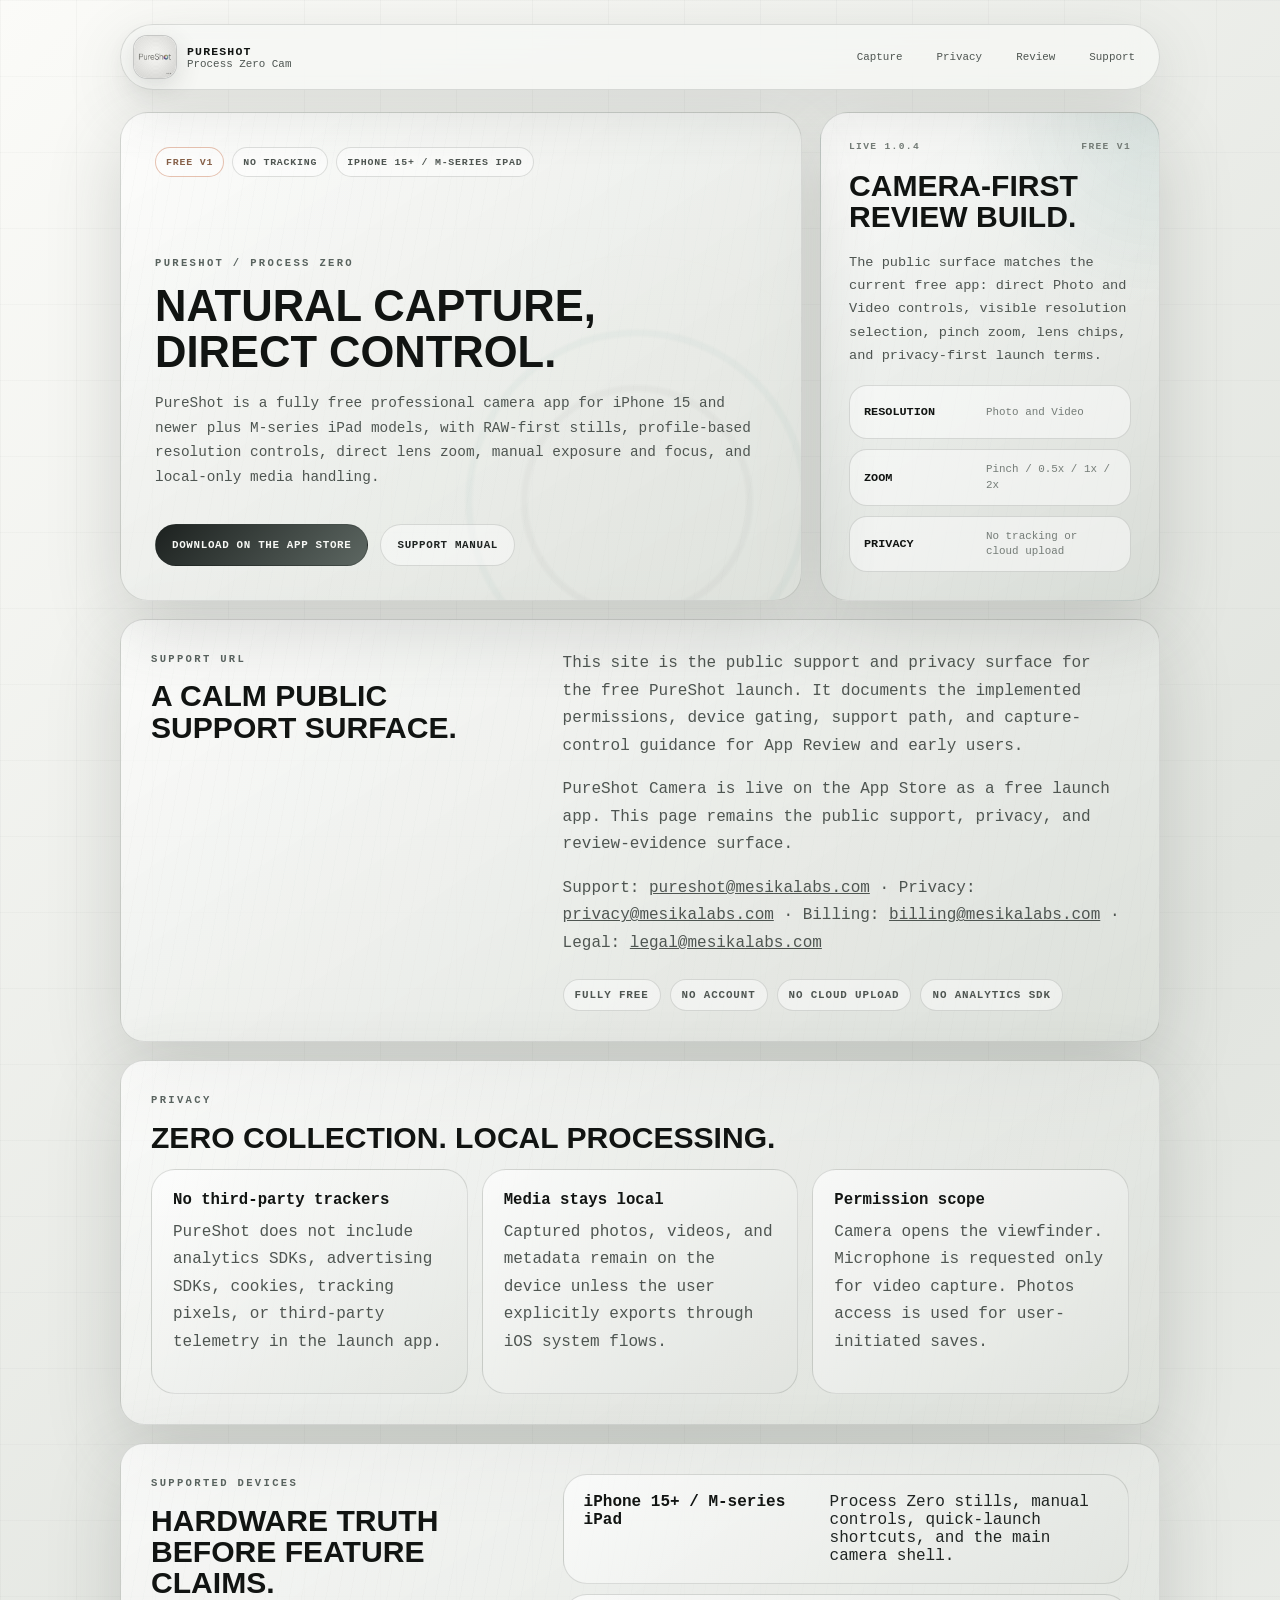
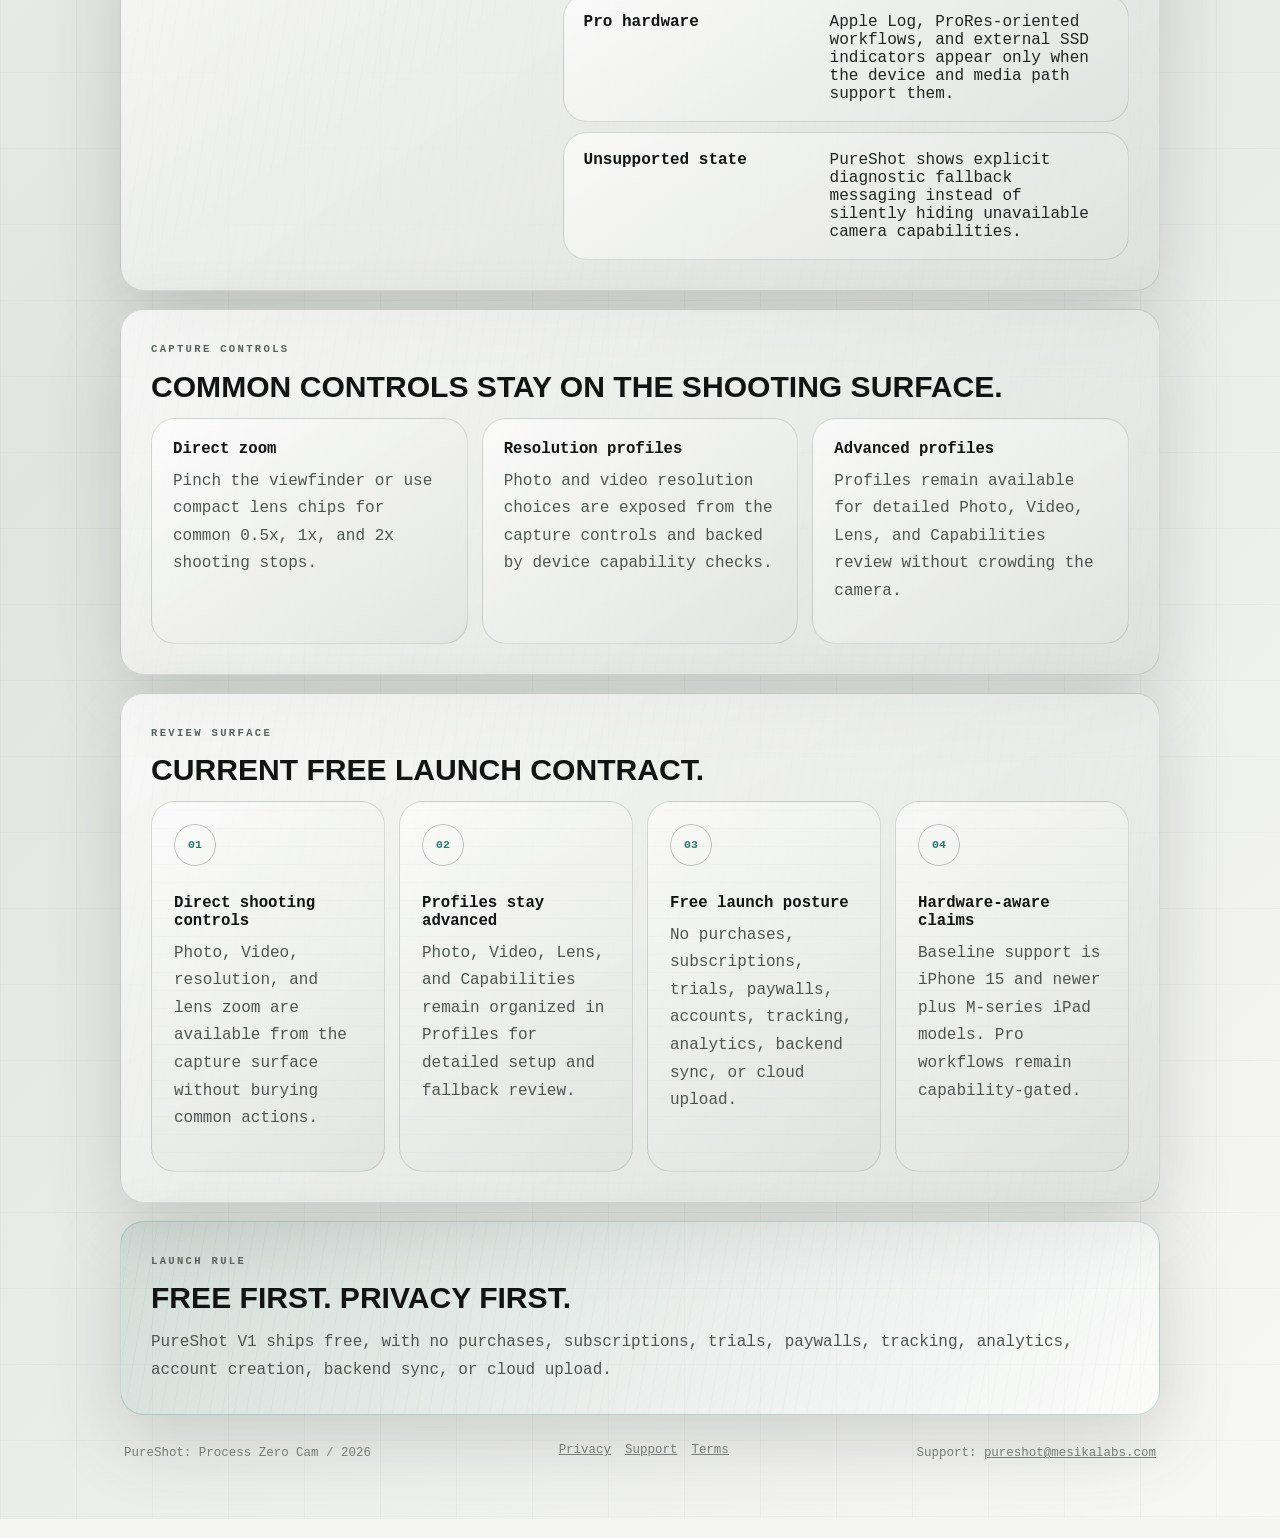
==== index.html @ dc8c2bbe "Improve PureShot site SEO metadata" ====
<!doctype html>
<html lang="en">
<head>
  <meta charset="utf-8">
  <meta name="viewport" content="width=device-width, initial-scale=1">
  <title>PureShot - No Filter Camera App for Natural iPhone Capture</title>
  <meta name="description" content="PureShot is a privacy-first iPhone camera app for natural capture, direct controls, local media handling, and no tracking in the launch app.">
  <meta property="og:title" content="PureShot - No Filter Camera App for Natural iPhone Capture">
  <meta property="og:description" content="Natural iPhone capture with direct controls, local media handling, and no tracking in the launch app.">
  <meta property="og:type" content="website">
  <meta property="og:url" content="https://pureshot.mesikalabs.com/">
  <meta property="og:image" content="https://pureshot.mesikalabs.com/assets/pureshot-app-icon.png">
  <meta property="og:image:alt" content="PureShot app icon">
  <meta name="twitter:card" content="summary">
  <link rel="canonical" href="https://pureshot.mesikalabs.com/">
  <link rel="icon" href="assets/pureshot-app-icon.png" type="image/png">
  <link rel="apple-touch-icon" href="assets/pureshot-app-icon.png">
  <link rel="stylesheet" href="assets/site.css?v=20260504c">
</head>
<body>
  <main class="page-shell">
    <nav class="site-nav" aria-label="Primary navigation">
      <a class="brand-mark" href="./" aria-label="PureShot home">
        <span class="brand-dot" aria-hidden="true">
          <img src="assets/pureshot-app-icon.png" alt="">
        </span>
        <span class="brand-copy">
          <strong>PureShot</strong>
          <span>Process Zero Cam</span>
        </span>
      </a>
      <div class="nav-links">
        <a href="#capture">Capture</a>
        <a href="#privacy">Privacy</a>
        <a href="#review">Review</a>
        <a href="support/">Support</a>
      </div>
    </nav>

    <section class="hero">
      <div class="hero-copy">
        <div class="status-strip" aria-label="Launch status">
          <span class="status-pill hot">Free V1</span>
          <span class="status-pill">No tracking</span>
          <span class="status-pill">iPhone 15+ / M-series iPad</span>
        </div>
        <p class="eyebrow">PureShot / Process Zero</p>
        <h1>Natural capture,<br>direct control.</h1>
        <p class="lede">PureShot is a fully free professional camera app for iPhone 15 and newer plus M-series iPad models, with RAW-first stills, profile-based resolution controls, direct lens zoom, manual exposure and focus, and local-only media handling.</p>
        <div class="cta-row">
          <a class="button primary" href="https://apps.apple.com/us/app/pureshot-camera/id6763113536">Download on the App Store</a>
          <a class="button secondary" href="support/">Support Manual</a>
        </div>
      </div>

      <aside class="launch-card" aria-label="Current PureShot launch evidence">
        <div class="launch-card-top">
          <span>Live 1.0.4</span>
          <span>Free V1</span>
        </div>
        <h2>Camera-first<br>review build.</h2>
        <p>The public surface matches the current free app: direct Photo and Video controls, visible resolution selection, pinch zoom, lens chips, and privacy-first launch terms.</p>
        <div class="launch-proof" aria-label="Implemented capture controls">
          <div class="proof-row">
            <strong>Resolution</strong>
            <span>Photo and Video</span>
          </div>
          <div class="proof-row">
            <strong>Zoom</strong>
            <span>Pinch / 0.5x / 1x / 2x</span>
          </div>
          <div class="proof-row">
            <strong>Privacy</strong>
            <span>No tracking or cloud upload</span>
          </div>
        </div>
      </aside>
    </section>

    <section class="panel split" id="support" aria-labelledby="support-title">
      <div>
        <p class="eyebrow">Support URL</p>
        <h2 id="support-title">A calm public support surface.</h2>
      </div>
      <div class="stack">
        <p>This site is the public support and privacy surface for the free PureShot launch. It documents the implemented permissions, device gating, support path, and capture-control guidance for App Review and early users.</p>
        <p>PureShot Camera is live on the App Store as a free launch app. This page remains the public support, privacy, and review-evidence surface.</p>
        <p>Support: <a href="mailto:pureshot@mesikalabs.com">pureshot@mesikalabs.com</a> · Privacy: <a href="mailto:privacy@mesikalabs.com">privacy@mesikalabs.com</a> · Billing: <a href="mailto:billing@mesikalabs.com">billing@mesikalabs.com</a> · Legal: <a href="mailto:legal@mesikalabs.com">legal@mesikalabs.com</a></p>
        <div class="spec-row" aria-label="Launch commitments">
          <span class="spec-chip">Fully free</span>
          <span class="spec-chip">No account</span>
          <span class="spec-chip">No cloud upload</span>
          <span class="spec-chip">No analytics SDK</span>
        </div>
      </div>
    </section>

    <section class="panel" id="privacy" aria-labelledby="privacy-title">
      <p class="eyebrow">Privacy</p>
      <h2 id="privacy-title">Zero collection. Local processing.</h2>
      <div class="feature-list">
        <article>
          <h3>No third-party trackers</h3>
          <p>PureShot does not include analytics SDKs, advertising SDKs, cookies, tracking pixels, or third-party telemetry in the launch app.</p>
        </article>
        <article>
          <h3>Media stays local</h3>
          <p>Captured photos, videos, and metadata remain on the device unless the user explicitly exports through iOS system flows.</p>
        </article>
        <article>
          <h3>Permission scope</h3>
          <p>Camera opens the viewfinder. Microphone is requested only for video capture. Photos access is used for user-initiated saves.</p>
        </article>
      </div>
    </section>

    <section class="panel split" aria-labelledby="devices-title">
      <div>
        <p class="eyebrow">Supported Devices</p>
        <h2 id="devices-title">Hardware truth before feature claims.</h2>
      </div>
      <div class="device-table" role="table" aria-label="PureShot device support matrix">
        <div role="row">
          <span role="columnheader">iPhone 15+ / M-series iPad</span>
          <span role="cell">Process Zero stills, manual controls, quick-launch shortcuts, and the main camera shell.</span>
        </div>
        <div role="row">
          <span role="columnheader">Pro hardware</span>
          <span role="cell">Apple Log, ProRes-oriented workflows, and external SSD indicators appear only when the device and media path support them.</span>
        </div>
        <div role="row">
          <span role="columnheader">Unsupported state</span>
          <span role="cell">PureShot shows explicit diagnostic fallback messaging instead of silently hiding unavailable camera capabilities.</span>
        </div>
      </div>
    </section>

    <section class="panel" id="capture" aria-labelledby="capture-title">
      <p class="eyebrow">Capture Controls</p>
      <h2 id="capture-title">Common controls stay on the shooting surface.</h2>
      <div class="feature-list">
        <article>
          <h3>Direct zoom</h3>
          <p>Pinch the viewfinder or use compact lens chips for common 0.5x, 1x, and 2x shooting stops.</p>
        </article>
        <article>
          <h3>Resolution profiles</h3>
          <p>Photo and video resolution choices are exposed from the capture controls and backed by device capability checks.</p>
        </article>
        <article>
          <h3>Advanced profiles</h3>
          <p>Profiles remain available for detailed Photo, Video, Lens, and Capabilities review without crowding the camera.</p>
        </article>
      </div>
    </section>

    <section class="panel" id="review" aria-labelledby="review-title">
      <p class="eyebrow">Review Surface</p>
      <h2 id="review-title">Current free launch contract.</h2>
      <div class="review-board" aria-label="PureShot review readiness">
        <article>
          <span>01</span>
          <h3>Direct shooting controls</h3>
          <p>Photo, Video, resolution, and lens zoom are available from the capture surface without burying common actions.</p>
        </article>
        <article>
          <span>02</span>
          <h3>Profiles stay advanced</h3>
          <p>Photo, Video, Lens, and Capabilities remain organized in Profiles for detailed setup and fallback review.</p>
        </article>
        <article>
          <span>03</span>
          <h3>Free launch posture</h3>
          <p>No purchases, subscriptions, trials, paywalls, accounts, tracking, analytics, backend sync, or cloud upload.</p>
        </article>
        <article>
          <span>04</span>
          <h3>Hardware-aware claims</h3>
          <p>Baseline support is iPhone 15 and newer plus M-series iPad models. Pro workflows remain capability-gated.</p>
        </article>
      </div>
    </section>

    <section class="panel quote-panel" aria-labelledby="launch-title">
      <p class="eyebrow">Launch Rule</p>
      <h2 id="launch-title">Free first. Privacy first.</h2>
      <p>PureShot V1 ships free, with no purchases, subscriptions, trials, paywalls, tracking, analytics, account creation, backend sync, or cloud upload.</p>
    </section>

    <footer class="footer">
      <p>PureShot: Process Zero Cam / 2026</p>
      <div class="footer-links">
        <a href="privacy/">Privacy</a>
        <a href="support/">Support</a>
        <a href="terms/">Terms</a>
      </div>
      <p>Support: <a href="mailto:pureshot@mesikalabs.com">pureshot@mesikalabs.com</a></p>
    </footer>
  </main>
</body>
</html>
---- assets/site.css ----
:root {
  color-scheme: light;
  --obsidian: #f5f6f3;
  --obsidian-2: #e6e8e4;
  --carbon: #d4d8d1;
  --matte: #eef0ec;
  --titanium: #1f2422;
  --titanium-soft: #4e5551;
  --titanium-dim: #747c77;
  --paper: #111412;
  --accent: #58625e;
  --accent-cool: #2f756d;
  --signal: #876149;
  --line: rgba(31, 36, 34, 0.14);
  --line-strong: rgba(31, 36, 34, 0.24);
  --shadow: 0 24px 74px rgba(63, 68, 63, 0.2);
  --mono: "SF Mono", "SFMono-Regular", "Roboto Mono", "IBM Plex Mono", ui-monospace, monospace;
  --display: "Avenir Next", "Helvetica Neue", Arial, sans-serif;
}

* {
  box-sizing: border-box;
}

html {
  min-height: 100%;
  background: var(--obsidian);
  color: var(--titanium);
  font-family: var(--mono);
  letter-spacing: 0;
  scroll-behavior: smooth;
}

body {
  min-height: 100vh;
  margin: 0;
  background:
    linear-gradient(90deg, rgba(31, 36, 34, 0.03) 1px, transparent 1px),
    linear-gradient(180deg, rgba(31, 36, 34, 0.024) 1px, transparent 1px),
    linear-gradient(135deg, #fbfbf8 0%, #e1e4df 48%, #f7f8f5 100%);
  background-size: 76px 76px, 76px 76px, auto;
}

body::before {
  position: fixed;
  inset: 0;
  z-index: -1;
  pointer-events: none;
  content: "";
  background: linear-gradient(180deg, rgba(255, 255, 255, 0.56), rgba(255, 255, 255, 0));
  opacity: 0.7;
}

a {
  color: inherit;
}

img {
  max-width: 100%;
}

.page-shell {
  width: min(1040px, calc(100% - 32px));
  margin: 0 auto;
  padding: 24px 0 42px;
}

.site-nav {
  position: sticky;
  top: 14px;
  z-index: 20;
  display: flex;
  align-items: center;
  justify-content: space-between;
  gap: 18px;
  margin-bottom: 22px;
  padding: 10px 12px;
  border: 1px solid var(--line);
  border-radius: 999px;
  background: rgba(246, 247, 244, 0.74);
  box-shadow: 0 18px 60px rgba(80, 86, 80, 0.16);
  backdrop-filter: blur(22px);
}

.brand-mark,
.nav-links {
  display: flex;
  align-items: center;
  gap: 10px;
  min-width: 0;
}

.brand-mark {
  text-decoration: none;
}

.brand-dot {
  display: grid;
  width: 44px;
  height: 44px;
  place-items: center;
  border: 1px solid var(--line-strong);
  overflow: hidden;
  border-radius: 14px;
  background: rgba(255, 255, 255, 0.42);
  color: transparent;
  box-shadow: 0 8px 24px rgba(62, 68, 62, 0.16);
}

.brand-dot img {
  display: block;
  width: 100%;
  height: 100%;
  object-fit: cover;
  border-radius: 13px;
}

.brand-copy strong,
.brand-copy span {
  display: block;
}

.brand-copy strong {
  color: var(--paper);
  font-size: 0.72rem;
  letter-spacing: 0.1em;
  text-transform: uppercase;
}

.brand-copy span,
.nav-links a {
  color: var(--titanium-soft);
  font-size: 0.68rem;
}

.nav-links a {
  padding: 10px 12px;
  border-radius: 999px;
  text-decoration: none;
}

.nav-links a:hover {
  background: rgba(31, 36, 34, 0.06);
  color: var(--paper);
}

.hero {
  display: grid;
  grid-template-columns: minmax(0, 1fr) 340px;
  gap: 18px;
  min-height: 390px;
}

.hero-copy,
.launch-card,
.panel,
.legal-card {
  min-width: 0;
  border: 1px solid var(--line);
  background:
    linear-gradient(145deg, rgba(255, 255, 255, 0.7), rgba(218, 222, 216, 0.76)),
    repeating-linear-gradient(100deg, rgba(31, 36, 34, 0.035) 0 1px, transparent 1px 12px);
  box-shadow: var(--shadow);
}

.hero-copy {
  position: relative;
  display: flex;
  flex-direction: column;
  justify-content: flex-end;
  overflow: hidden;
  padding: clamp(22px, 3.2vw, 34px);
  border-radius: 28px;
}

.hero-copy::after {
  position: absolute;
  right: -12%;
  bottom: -30%;
  width: 72%;
  aspect-ratio: 1;
  border: 1px solid rgba(217, 210, 198, 0.12);
  border-radius: 50%;
  content: "";
  background:
    radial-gradient(circle, transparent 0 31%, rgba(31, 36, 34, 0.08) 32% 33%, transparent 34% 47%, rgba(47, 117, 109, 0.1) 48% 49%, transparent 50%);
  opacity: 0.38;
}

.hero-copy > * {
  position: relative;
  z-index: 1;
  min-width: 0;
  max-width: 100%;
}

.eyebrow {
  margin: 0 0 12px;
  color: var(--accent);
  font-size: 0.66rem;
  font-weight: 900;
  letter-spacing: 0.22em;
  text-transform: uppercase;
}

.status-strip {
  display: flex;
  flex-wrap: wrap;
  gap: 8px;
  margin-bottom: auto;
}

.status-pill,
.button,
.spec-chip {
  border: 1px solid var(--line);
  background: rgba(255, 255, 255, 0.46);
}

.status-pill {
  display: inline-flex;
  gap: 8px;
  align-items: center;
  min-height: 30px;
  padding: 0 10px;
  border-radius: 999px;
  color: var(--titanium-soft);
  font-size: 0.62rem;
  font-weight: 800;
  letter-spacing: 0.08em;
  text-transform: uppercase;
  white-space: normal;
}

.status-pill.hot {
  border-color: rgba(198, 111, 69, 0.42);
  color: var(--signal);
}

h1,
h2,
h3,
p {
  margin-top: 0;
}

h1,
h2 {
  font-family: var(--display);
  color: var(--paper);
  font-weight: 900;
  text-transform: uppercase;
  overflow-wrap: break-word;
}

h1 {
  max-width: 620px;
  margin-bottom: 16px;
  font-size: clamp(2.15rem, 3.4vw, 3.35rem);
  line-height: 1.04;
  letter-spacing: 0;
}

h2 {
  margin-bottom: 16px;
  font-size: clamp(1.55rem, 2.35vw, 2.25rem);
  line-height: 1.04;
  letter-spacing: 0;
}

h3 {
  margin-bottom: 10px;
  color: var(--paper);
  font-size: 0.98rem;
  letter-spacing: 0;
}

p,
li {
  color: var(--titanium-soft);
  line-height: 1.72;
  overflow-wrap: break-word;
}

.lede {
  max-width: 620px;
  font-size: clamp(0.9rem, 1.05vw, 1rem);
}

.cta-row {
  display: flex;
  flex-wrap: wrap;
  gap: 12px;
  margin-top: 20px;
}

.button {
  display: inline-flex;
  align-items: center;
  justify-content: center;
  min-height: 42px;
  padding: 0 16px;
  border-radius: 999px;
  font-size: 0.68rem;
  font-weight: 900;
  letter-spacing: 0.06em;
  text-decoration: none;
  text-transform: uppercase;
}

.button.primary {
  border-color: rgba(31, 36, 34, 0.28);
  background: linear-gradient(135deg, #1c211f, #5d6762);
  color: #f7f8f5;
}

.button.secondary:hover,
.button.primary:hover {
  transform: translateY(-1px);
}

.launch-card {
  display: flex;
  flex-direction: column;
  justify-content: space-between;
  gap: 18px;
  min-height: 390px;
  padding: clamp(20px, 2.6vw, 28px);
  border-radius: 28px;
  background:
    radial-gradient(circle at 100% 0%, rgba(47, 117, 109, 0.12), transparent 12rem),
    linear-gradient(145deg, rgba(255, 255, 255, 0.72), rgba(211, 216, 210, 0.78)),
    repeating-linear-gradient(100deg, rgba(31, 36, 34, 0.034) 0 1px, transparent 1px 14px);
}

.launch-card-top {
  display: flex;
  justify-content: space-between;
  gap: 12px;
  color: var(--titanium-dim);
  font-size: 0.6rem;
  font-weight: 800;
  letter-spacing: 0.14em;
  text-transform: uppercase;
}

.launch-card h2 {
  margin: auto 0 0;
  font-size: clamp(1.6rem, 2.35vw, 2.4rem);
}

.launch-card p {
  margin-bottom: 0;
  font-size: 0.85rem;
}

.launch-proof {
  display: grid;
  gap: 10px;
}

.proof-row {
  display: grid;
  grid-template-columns: 110px minmax(0, 1fr);
  align-items: center;
  gap: 12px;
  min-height: 54px;
  padding: 12px 14px;
  border: 1px solid var(--line);
  border-radius: 18px;
  background: rgba(255, 255, 255, 0.48);
}

.proof-row strong,
.proof-row span {
  display: block;
}

.proof-row strong {
  color: var(--paper);
  font-size: 0.74rem;
  font-weight: 900;
  letter-spacing: 0;
  text-transform: uppercase;
}

.proof-row span {
  color: var(--titanium-dim);
  font-size: 0.68rem;
  line-height: 1.4;
}

.panel,
.legal-card {
  margin-top: 18px;
  padding: clamp(18px, 2.7vw, 30px);
  border-radius: 24px;
}

.panel.split {
  display: grid;
  grid-template-columns: 0.8fr 1.2fr;
  gap: 34px;
}

.stack > *:last-child,
.panel > *:last-child,
.legal-card > *:last-child {
  margin-bottom: 0;
}

.feature-list,
.shot-grid,
.support-grid,
.legal-grid {
  display: grid;
  gap: 14px;
}

.feature-list {
  grid-template-columns: repeat(3, minmax(0, 1fr));
}

.support-grid,
.legal-grid {
  grid-template-columns: repeat(2, minmax(0, 1fr));
}

.feature-list article,
.device-table div,
.shot-grid figure,
.support-grid article,
.legal-grid article {
  border: 1px solid var(--line);
  border-radius: 24px;
  background:
    linear-gradient(145deg, rgba(255, 255, 255, 0.58), rgba(218, 222, 216, 0.58)),
    rgba(255, 255, 255, 0.24);
}

.feature-list article,
.support-grid article,
.legal-grid article {
  padding: 21px;
}

.spec-row {
  display: flex;
  flex-wrap: wrap;
  gap: 9px;
  margin: 22px 0 0;
}

.spec-chip {
  padding: 9px 11px;
  border-radius: 999px;
  color: var(--titanium-soft);
  font-size: 0.68rem;
  font-weight: 800;
  letter-spacing: 0.08em;
  text-transform: uppercase;
}

.device-table {
  display: grid;
  gap: 10px;
}

.device-table div {
  display: grid;
  grid-template-columns: 230px minmax(0, 1fr);
  gap: 16px;
  padding: 18px 20px;
}

.device-table span:first-child {
  color: var(--paper);
  font-weight: 900;
  letter-spacing: 0;
}

.shot-grid {
  grid-template-columns: repeat(4, minmax(0, 1fr));
}

.review-board {
  display: grid;
  grid-template-columns: repeat(4, minmax(0, 1fr));
  gap: 14px;
}

.review-board article {
  min-height: 220px;
  padding: 22px;
  border: 1px solid var(--line);
  border-radius: 24px;
  background:
    linear-gradient(145deg, rgba(255, 255, 255, 0.62), rgba(219, 224, 217, 0.62)),
    repeating-linear-gradient(0deg, rgba(31, 36, 34, 0.028) 0 1px, transparent 1px 18px);
}

.review-board span {
  display: inline-grid;
  width: 42px;
  height: 42px;
  margin-bottom: 28px;
  place-items: center;
  border: 1px solid var(--line-strong);
  border-radius: 50%;
  color: var(--accent-cool);
  font-size: 0.72rem;
  font-weight: 900;
}

.shot-grid figure {
  position: relative;
  margin: 0;
  overflow: hidden;
}

.shot-grid img {
  display: block;
  width: 100%;
  aspect-ratio: 9 / 16;
  object-fit: cover;
  object-position: top center;
  background: var(--carbon);
  filter: saturate(0.92) contrast(1.04);
}

.shot-grid figcaption {
  min-height: 58px;
  padding: 14px;
  color: var(--titanium-soft);
  font-size: 0.76rem;
}

.quote-panel {
  border-color: rgba(47, 117, 109, 0.24);
  background:
    linear-gradient(135deg, rgba(47, 117, 109, 0.12), rgba(255, 255, 255, 0.58)),
    repeating-linear-gradient(100deg, rgba(31, 36, 34, 0.03) 0 1px, transparent 1px 12px);
}

.footer {
  display: flex;
  justify-content: space-between;
  gap: 18px;
  padding: 28px 4px 0;
}

.footer p,
.footer a {
  color: var(--titanium-dim);
  font-size: 0.78rem;
}

.footer-links {
  display: flex;
  gap: 14px;
}

.legal-page {
  max-width: 860px;
}

.legal-card h1 {
  max-width: 480px;
  font-size: clamp(2rem, 4vw, 3.25rem);
}

.legal-card {
  background:
    linear-gradient(145deg, rgba(255, 255, 255, 0.78), rgba(224, 228, 222, 0.82)),
    repeating-linear-gradient(100deg, rgba(31, 36, 34, 0.028) 0 1px, transparent 1px 14px);
}

.legal-card section {
  padding-top: 22px;
  border-top: 1px solid var(--line);
}

.legal-card section:first-of-type {
  padding-top: 0;
  border-top: 0;
}

.legal-card ul {
  padding-left: 1.1rem;
}

.contact-card {
  border-color: rgba(135, 166, 155, 0.42) !important;
}

@media (prefers-reduced-motion: no-preference) {
  .button {
    transition: transform 180ms ease, background 180ms ease, border-color 180ms ease;
  }
}

@media (max-width: 920px) {
  .hero,
  .panel.split,
  .feature-list,
  .shot-grid,
  .review-board,
  .support-grid,
  .legal-grid {
    grid-template-columns: 1fr;
  }

  .hero {
    min-height: auto;
  }

  .launch-card {
    min-height: 280px;
  }

  .shot-grid img {
    aspect-ratio: 16 / 10;
  }
}

@media (max-width: 680px) {
  .page-shell {
    width: 100%;
    overflow: hidden;
    padding: 10px 10px 42px;
  }

  .site-nav {
    position: static;
    display: grid;
    grid-template-columns: 1fr;
    align-items: flex-start;
    gap: 10px;
    border-radius: 24px;
  }

  .brand-mark {
    width: 100%;
  }

  .nav-links {
    width: 100%;
    flex-wrap: wrap;
    justify-content: flex-start;
    gap: 4px;
  }

  .nav-links a {
    padding: 8px 10px;
  }

  .brand-copy span {
    display: none;
  }

  .hero-copy,
  .launch-card,
  .panel,
  .legal-card {
    border-radius: 24px;
  }

  .hero-copy {
    min-height: 330px;
    padding: 22px;
  }

  .status-strip {
    margin-bottom: 44px;
  }

  .status-pill {
    max-width: 100%;
  }

  .status-pill:nth-child(3) {
    display: none;
  }

  h1 {
    font-size: 1.72rem;
  }

  h2 {
    font-size: 1.28rem;
  }

  .launch-card h2 {
    font-size: 1.28rem;
  }

  .lede,
  .launch-card p {
    font-size: 0.78rem;
  }

  .hero-copy > *,
  .launch-card > *,
  .panel > * {
    width: 100%;
    max-width: 300px;
  }

  .device-table div,
  .proof-row {
    grid-template-columns: 1fr;
  }

  .footer {
    display: block;
  }
}
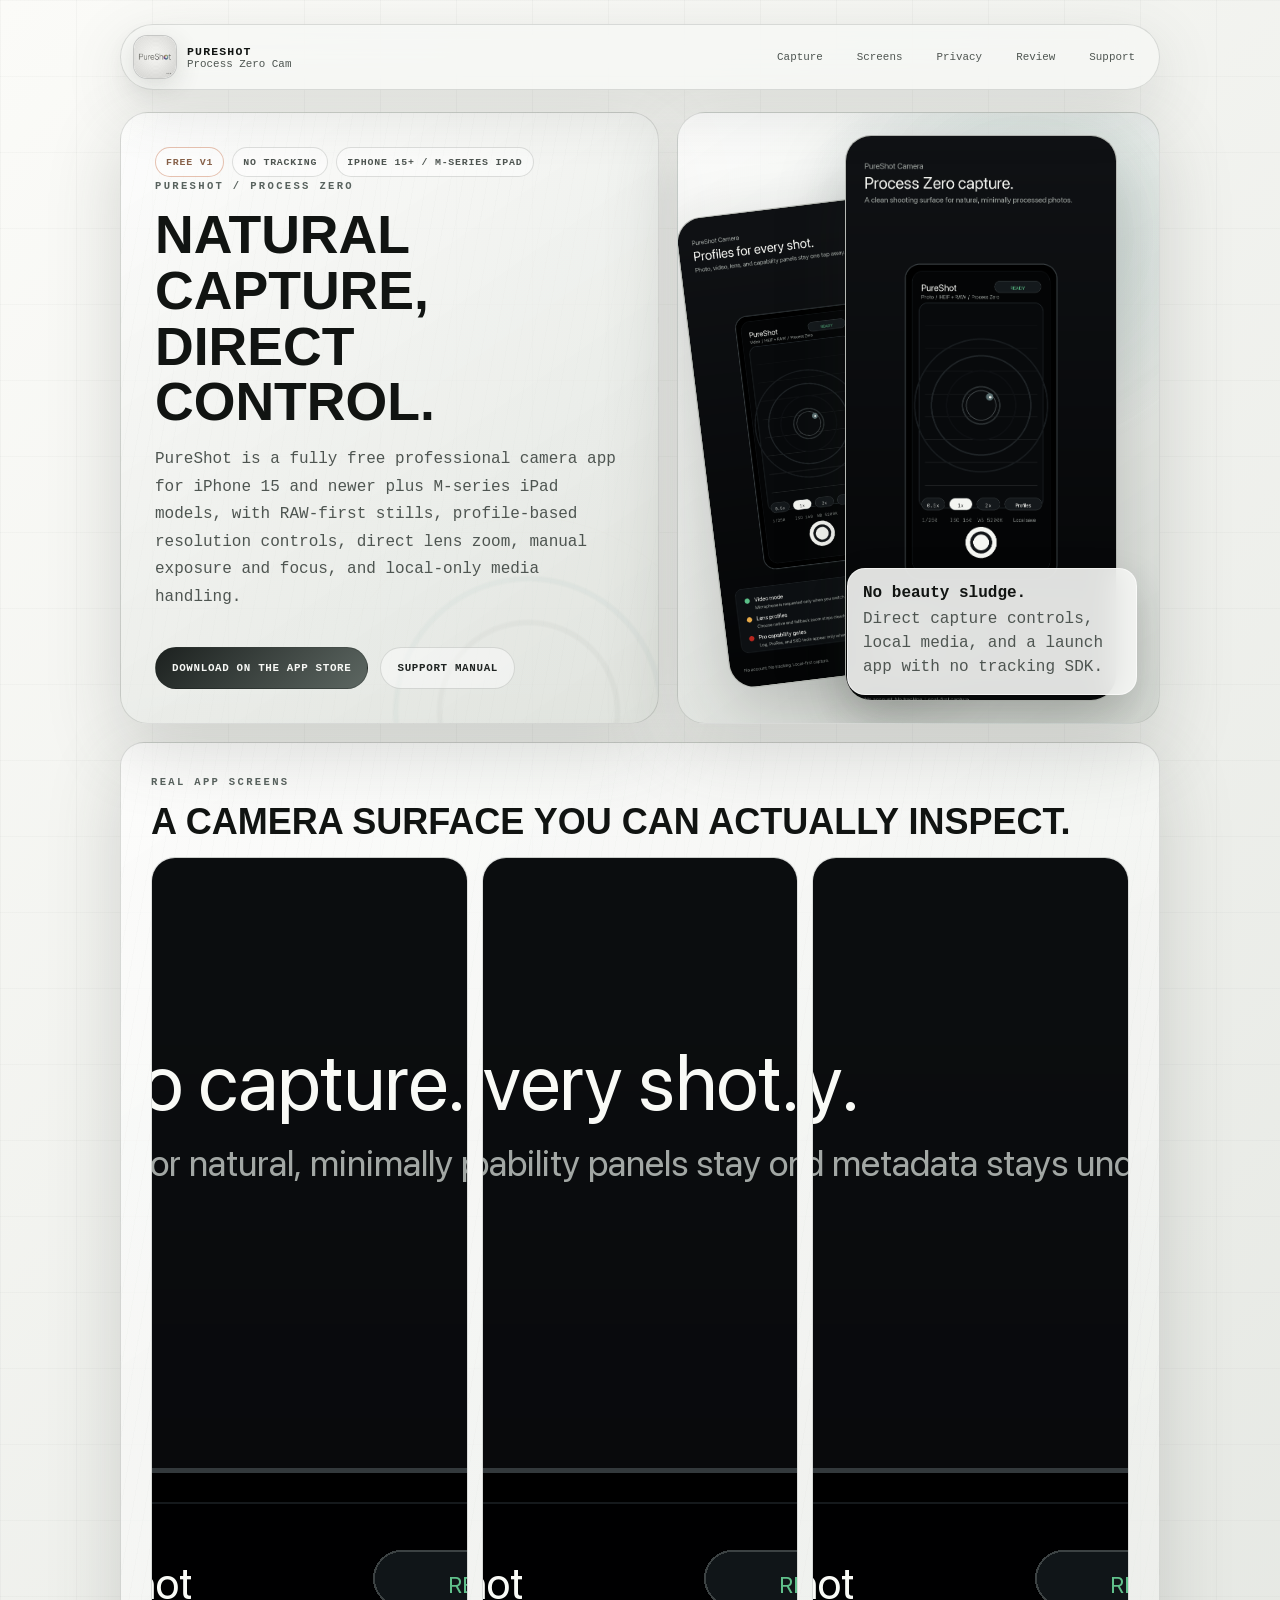
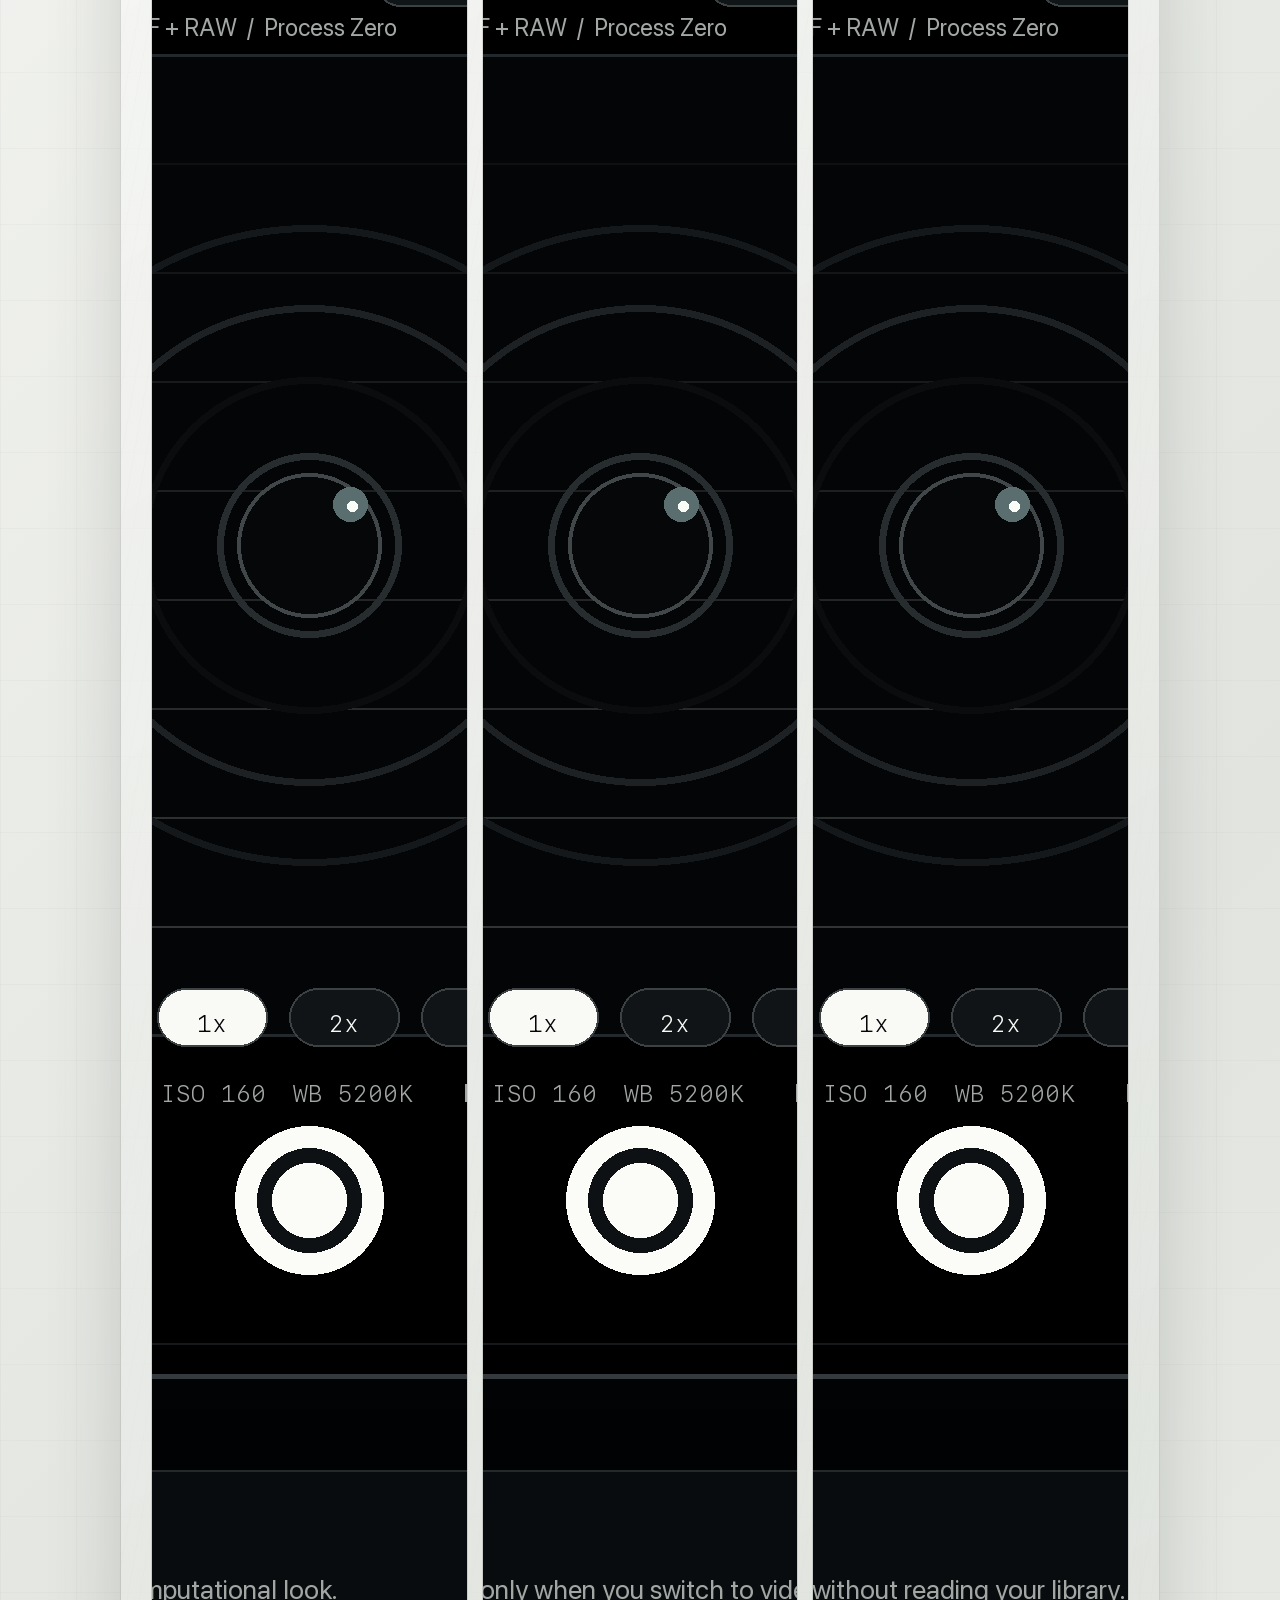
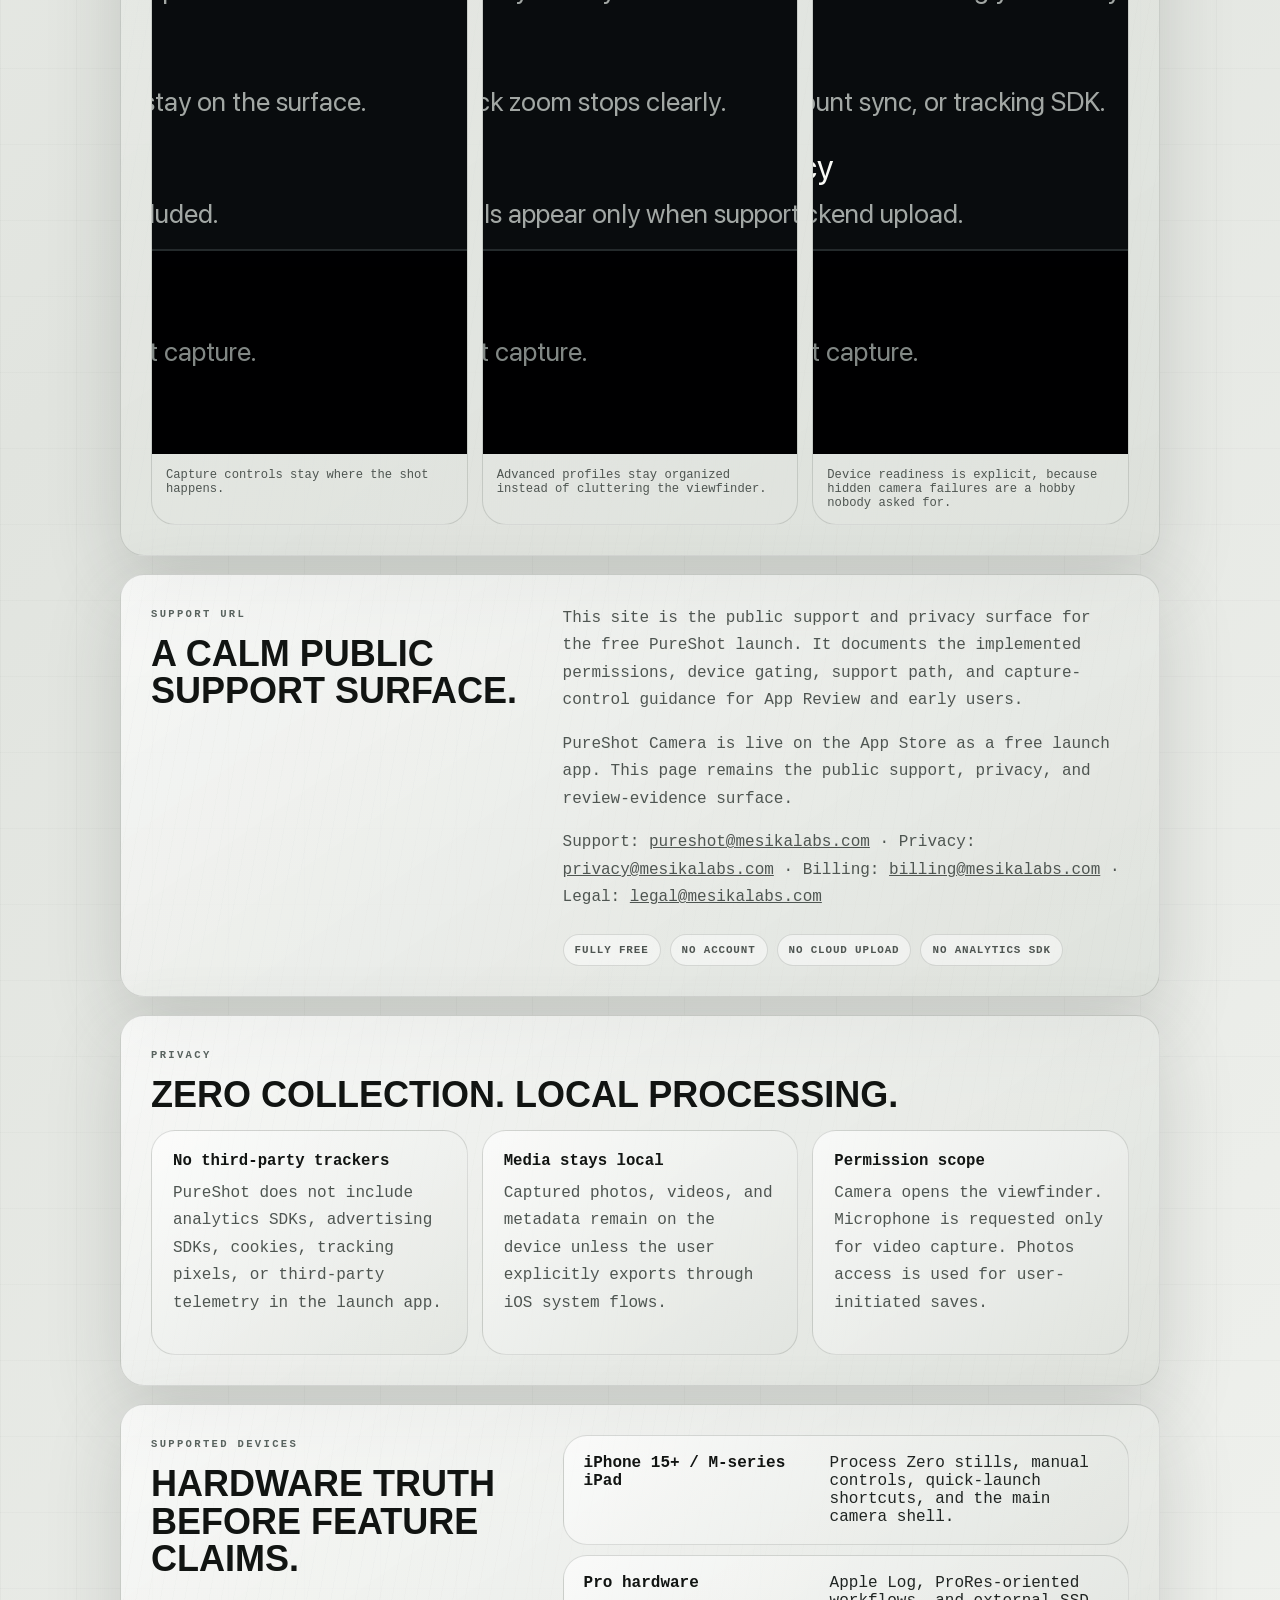
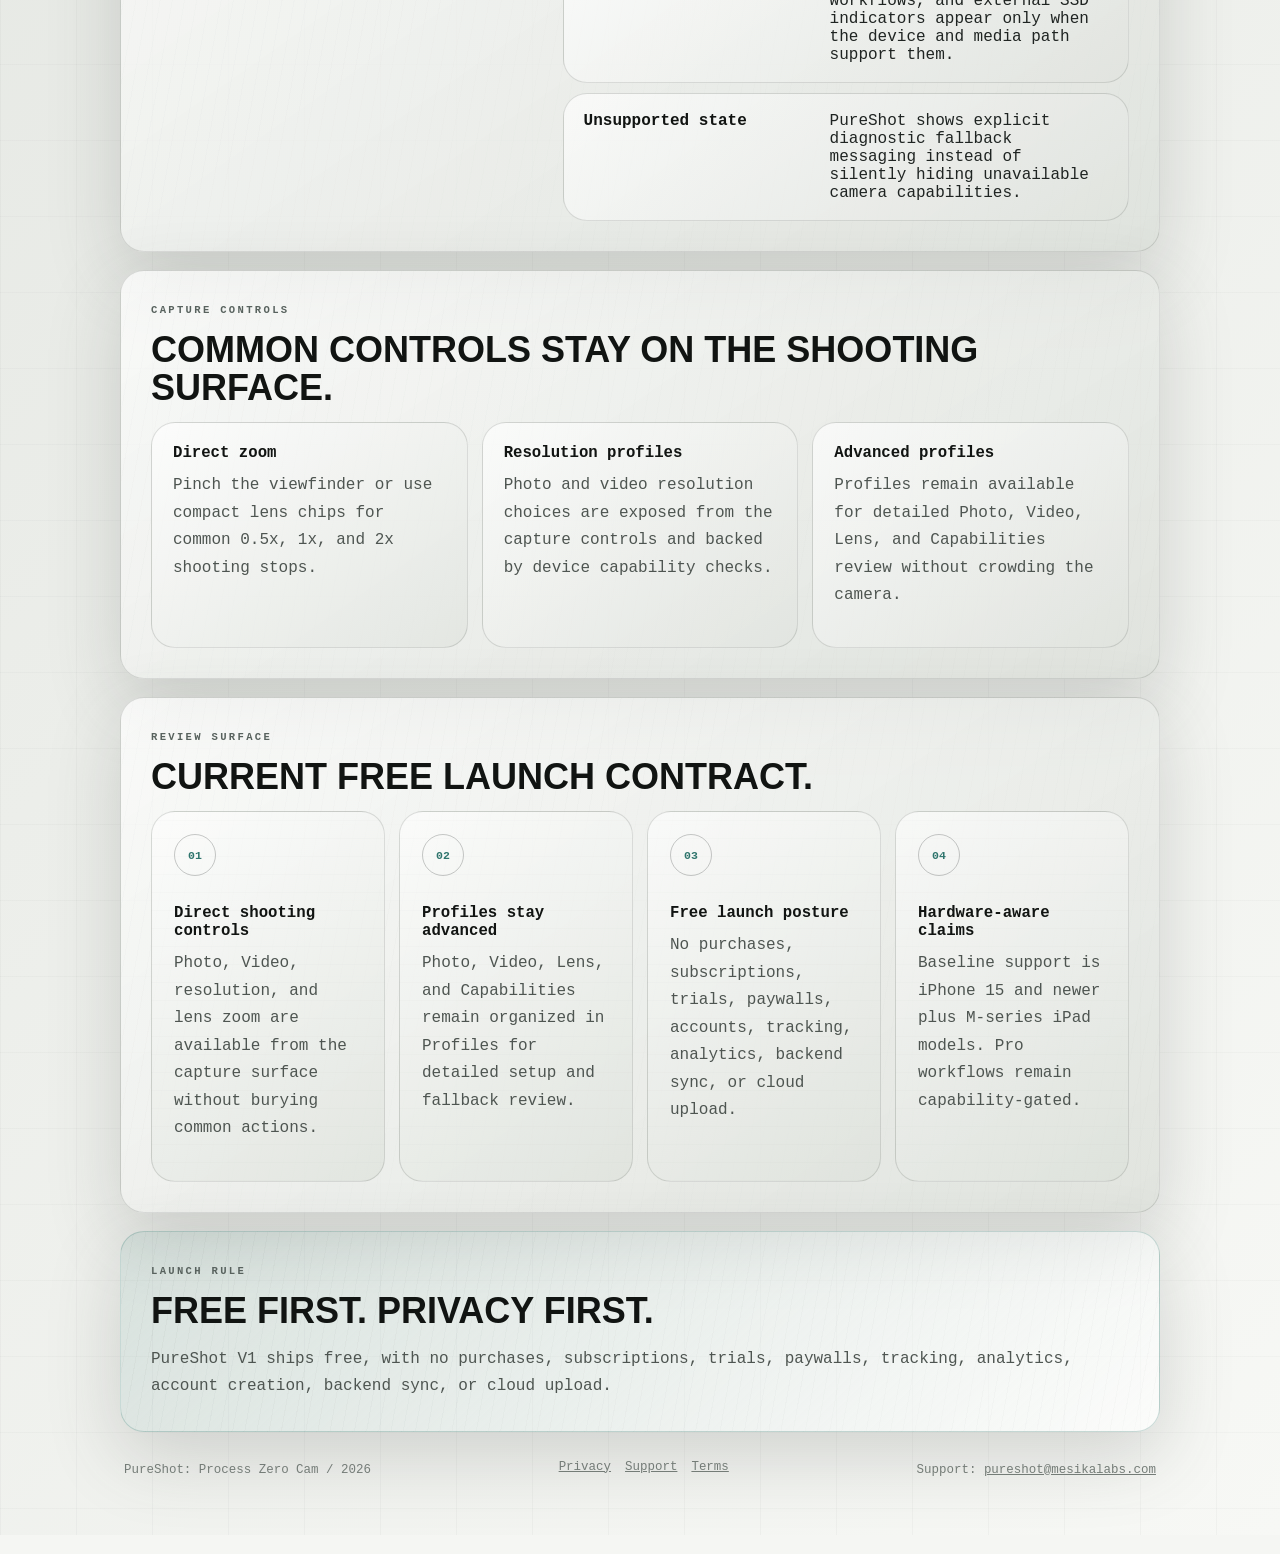
==== commit 84ecf53d: "Refresh PureShot landing visuals" ====
--- a/index.html
+++ b/index.html
@@ -9,9 +9,9 @@
   <meta property="og:description" content="Natural iPhone capture with direct controls, local media handling, and no tracking in the launch app.">
   <meta property="og:type" content="website">
   <meta property="og:url" content="https://pureshot.mesikalabs.com/">
-  <meta property="og:image" content="https://pureshot.mesikalabs.com/assets/pureshot-app-icon.png">
-  <meta property="og:image:alt" content="PureShot app icon">
-  <meta name="twitter:card" content="summary">
+  <meta property="og:image" content="https://pureshot.mesikalabs.com/assets/screenshots/app-store-main.png">
+  <meta property="og:image:alt" content="PureShot Process Zero camera interface screenshot">
+  <meta name="twitter:card" content="summary_large_image">
   <link rel="canonical" href="https://pureshot.mesikalabs.com/">
   <link rel="icon" href="assets/pureshot-app-icon.png" type="image/png">
   <link rel="apple-touch-icon" href="assets/pureshot-app-icon.png">
@@ -31,6 +31,7 @@
       </a>
       <div class="nav-links">
         <a href="#capture">Capture</a>
+        <a href="#screens">Screens</a>
         <a href="#privacy">Privacy</a>
         <a href="#review">Review</a>
         <a href="support/">Support</a>
@@ -53,28 +54,37 @@
         </div>
       </div>
 
-      <aside class="launch-card" aria-label="Current PureShot launch evidence">
-        <div class="launch-card-top">
-          <span>Live 1.0.4</span>
-          <span>Free V1</span>
-        </div>
-        <h2>Camera-first<br>review build.</h2>
-        <p>The public surface matches the current free app: direct Photo and Video controls, visible resolution selection, pinch zoom, lens chips, and privacy-first launch terms.</p>
-        <div class="launch-proof" aria-label="Implemented capture controls">
-          <div class="proof-row">
-            <strong>Resolution</strong>
-            <span>Photo and Video</span>
-          </div>
-          <div class="proof-row">
-            <strong>Zoom</strong>
-            <span>Pinch / 0.5x / 1x / 2x</span>
-          </div>
-          <div class="proof-row">
-            <strong>Privacy</strong>
-            <span>No tracking or cloud upload</span>
-          </div>
+      <aside class="camera-proof" aria-label="PureShot app screenshots">
+        <div class="camera-shot camera-main">
+          <img src="assets/screenshots/app-store-main.png" alt="PureShot Process Zero camera interface with direct capture controls" width="1290" height="2796" fetchpriority="high">
+        </div>
+        <div class="camera-shot camera-secondary">
+          <img src="assets/screenshots/app-store-profiles.png" alt="PureShot camera profiles interface with lens and mode controls" width="1290" height="2796" loading="eager">
+        </div>
+        <div class="camera-note">
+          <strong>No beauty sludge.</strong>
+          <span>Direct capture controls, local media, and a launch app with no tracking SDK.</span>
         </div>
       </aside>
+    </section>
+
+    <section class="panel" id="screens" aria-labelledby="screens-title">
+      <p class="eyebrow">Real app screens</p>
+      <h2 id="screens-title">A camera surface you can actually inspect.</h2>
+      <div class="shot-grid">
+        <figure>
+          <img src="assets/screenshots/app-store-main.png" alt="PureShot iPhone camera controls with RAW-first capture settings" width="1290" height="2796" loading="lazy">
+          <figcaption>Capture controls stay where the shot happens.</figcaption>
+        </figure>
+        <figure>
+          <img src="assets/screenshots/app-store-profiles.png" alt="PureShot profile controls for photo, video, lens, and device capabilities" width="1290" height="2796" loading="lazy">
+          <figcaption>Advanced profiles stay organized instead of cluttering the viewfinder.</figcaption>
+        </figure>
+        <figure>
+          <img src="assets/screenshots/app-store-settings.png" alt="PureShot settings screenshot with local capture and device support details" width="1290" height="2796" loading="lazy">
+          <figcaption>Device readiness is explicit, because hidden camera failures are a hobby nobody asked for.</figcaption>
+        </figure>
+      </div>
     </section>
 
     <section class="panel split" id="support" aria-labelledby="support-title">
--- a/assets/site.css
+++ b/assets/site.css
@@ -146,13 +146,14 @@
 
 .hero {
   display: grid;
-  grid-template-columns: minmax(0, 1fr) 340px;
+  grid-template-columns: minmax(0, 0.95fr) minmax(360px, 0.85fr);
   gap: 18px;
-  min-height: 390px;
+  min-height: 520px;
 }
 
 .hero-copy,
 .launch-card,
+.camera-proof,
 .panel,
 .legal-card {
   min-width: 0;
@@ -256,14 +257,14 @@
 h1 {
   max-width: 620px;
   margin-bottom: 16px;
-  font-size: clamp(2.15rem, 3.4vw, 3.35rem);
+  font-size: 3.35rem;
   line-height: 1.04;
   letter-spacing: 0;
 }
 
 h2 {
   margin-bottom: 16px;
-  font-size: clamp(1.55rem, 2.35vw, 2.25rem);
+  font-size: 2.25rem;
   line-height: 1.04;
   letter-spacing: 0;
 }
@@ -284,7 +285,7 @@
 
 .lede {
   max-width: 620px;
-  font-size: clamp(0.9rem, 1.05vw, 1rem);
+  font-size: 1rem;
 }
 
 .cta-row {
@@ -333,6 +334,73 @@
     repeating-linear-gradient(100deg, rgba(31, 36, 34, 0.034) 0 1px, transparent 1px 14px);
 }
 
+.camera-proof {
+  position: relative;
+  min-height: 520px;
+  overflow: hidden;
+  border-radius: 28px;
+  background:
+    radial-gradient(circle at 72% 20%, rgba(47, 117, 109, 0.18), transparent 14rem),
+    linear-gradient(145deg, rgba(255, 255, 255, 0.72), rgba(211, 216, 210, 0.82));
+}
+
+.camera-shot {
+  position: absolute;
+  overflow: hidden;
+  border: 1px solid rgba(31, 36, 34, 0.16);
+  border-radius: 26px;
+  background: var(--carbon);
+  box-shadow: 0 26px 70px rgba(31, 36, 34, 0.22);
+}
+
+.camera-shot img {
+  width: 100%;
+  height: 100%;
+  object-fit: cover;
+  object-position: top center;
+}
+
+.camera-main {
+  inset: 22px 42px 22px auto;
+  width: 272px;
+  z-index: 2;
+}
+
+.camera-secondary {
+  top: 92px;
+  left: 24px;
+  width: 218px;
+  height: 474px;
+  transform: rotate(-7deg);
+  z-index: 1;
+}
+
+.camera-note {
+  position: absolute;
+  right: 22px;
+  bottom: 28px;
+  z-index: 3;
+  width: min(290px, calc(100% - 44px));
+  padding: 15px;
+  border: 1px solid rgba(255, 255, 255, 0.58);
+  border-radius: 18px;
+  background: rgba(247, 248, 245, 0.9);
+  color: var(--paper);
+  box-shadow: 0 18px 42px rgba(31, 36, 34, 0.16);
+  backdrop-filter: blur(14px);
+}
+
+.camera-note strong,
+.camera-note span {
+  display: block;
+}
+
+.camera-note span {
+  margin-top: 6px;
+  color: var(--titanium-soft);
+  line-height: 1.48;
+}
+
 .launch-card-top {
   display: flex;
   justify-content: space-between;
@@ -346,7 +414,7 @@
 
 .launch-card h2 {
   margin: auto 0 0;
-  font-size: clamp(1.6rem, 2.35vw, 2.4rem);
+  font-size: 2.1rem;
 }
 
 .launch-card p {
@@ -480,7 +548,7 @@
 }
 
 .shot-grid {
-  grid-template-columns: repeat(4, minmax(0, 1fr));
+  grid-template-columns: repeat(3, minmax(0, 1fr));
 }
 
 .review-board {
@@ -566,7 +634,7 @@
 
 .legal-card h1 {
   max-width: 480px;
-  font-size: clamp(2rem, 4vw, 3.25rem);
+  font-size: 3rem;
 }
 
 .legal-card {
@@ -618,6 +686,21 @@
     min-height: 280px;
   }
 
+  .camera-proof {
+    min-height: 540px;
+  }
+
+  .camera-main {
+    right: 50%;
+    width: 268px;
+    transform: translateX(50%);
+  }
+
+  .camera-secondary {
+    width: 190px;
+    height: 414px;
+  }
+
   .shot-grid img {
     aspect-ratio: 16 / 10;
   }
@@ -683,11 +766,11 @@
   }
 
   h1 {
-    font-size: 1.72rem;
+    font-size: 2.2rem;
   }
 
   h2 {
-    font-size: 1.28rem;
+    font-size: 1.6rem;
   }
 
   .launch-card h2 {
@@ -697,6 +780,32 @@
   .lede,
   .launch-card p {
     font-size: 0.78rem;
+  }
+
+  .camera-proof {
+    min-height: 460px;
+  }
+
+  .camera-main {
+    width: 220px;
+  }
+
+  .camera-secondary {
+    top: 100px;
+    left: 8px;
+    width: 150px;
+    height: 326px;
+  }
+
+  .camera-note {
+    left: 16px;
+    right: auto;
+    width: min(300px, calc(100vw - 52px));
+  }
+
+  .camera-note span {
+    font-size: 0.94rem;
+    overflow-wrap: anywhere;
   }
 
   .hero-copy > *,
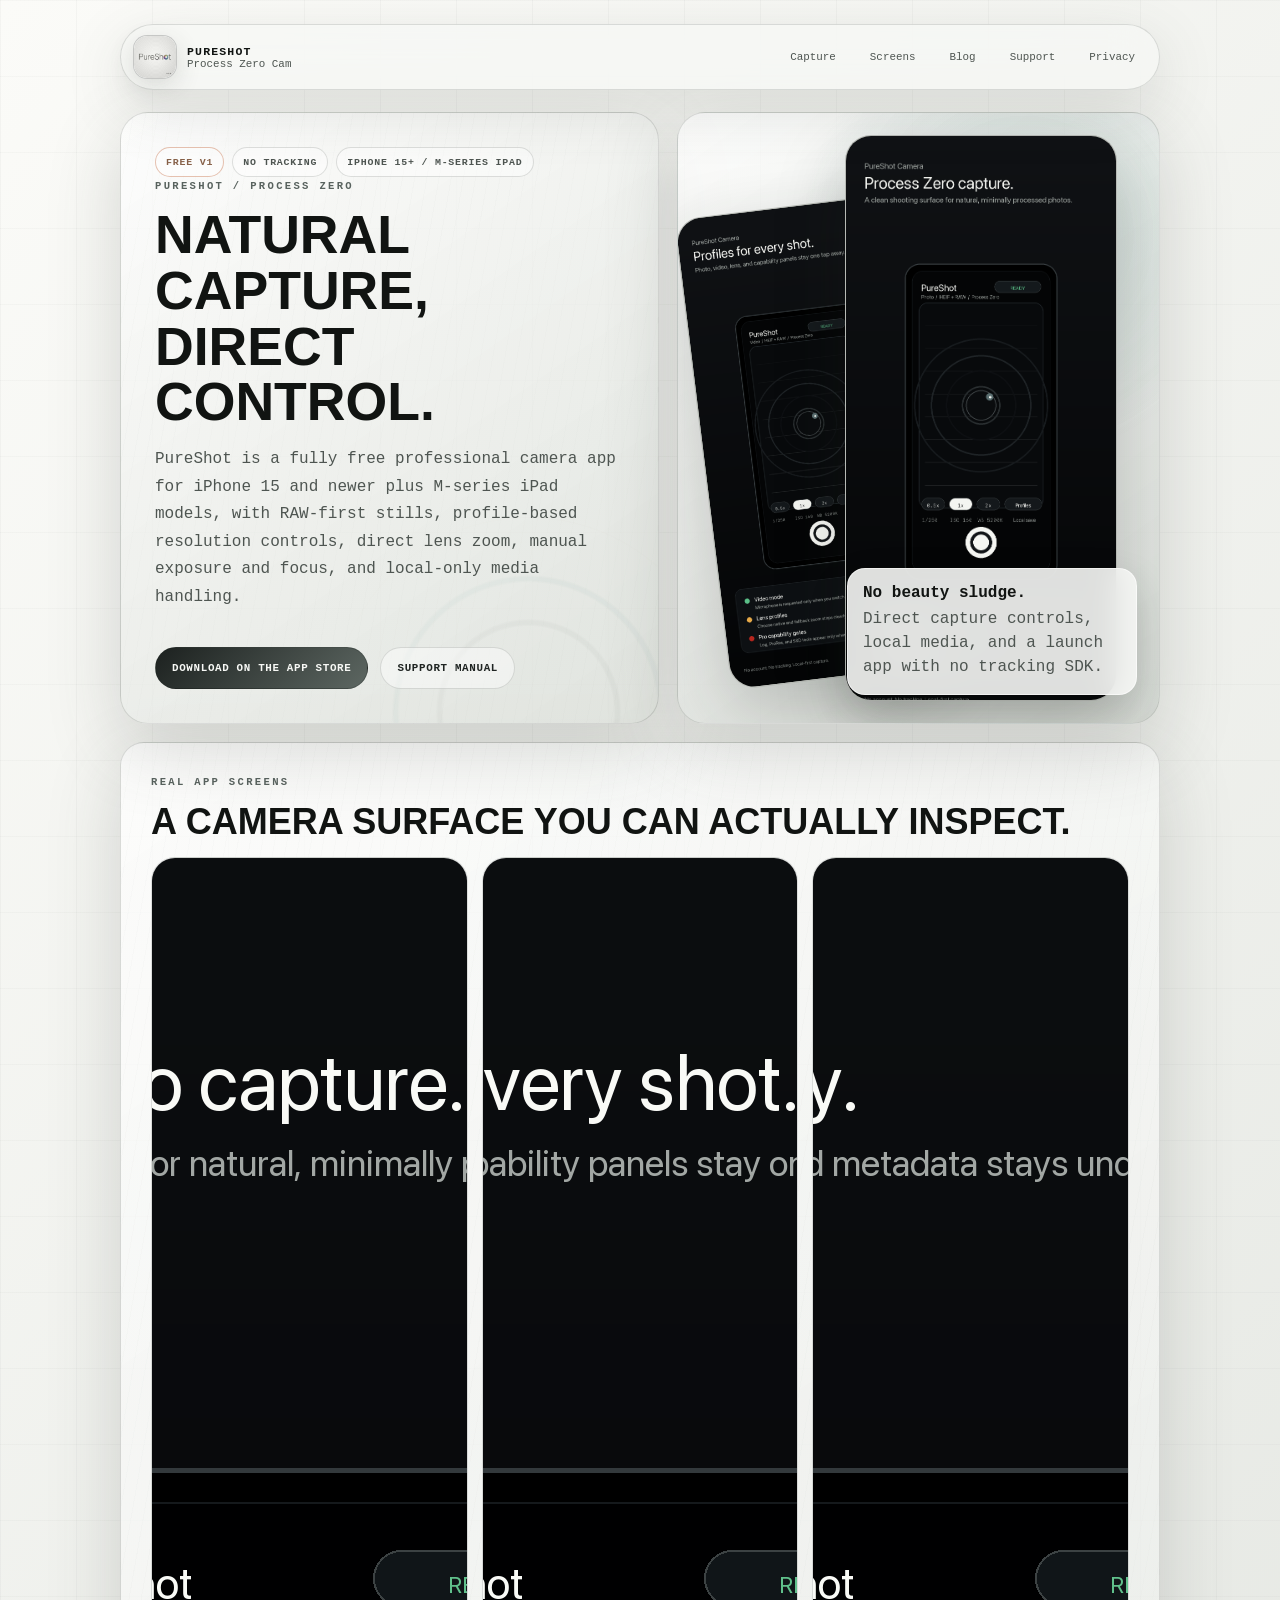
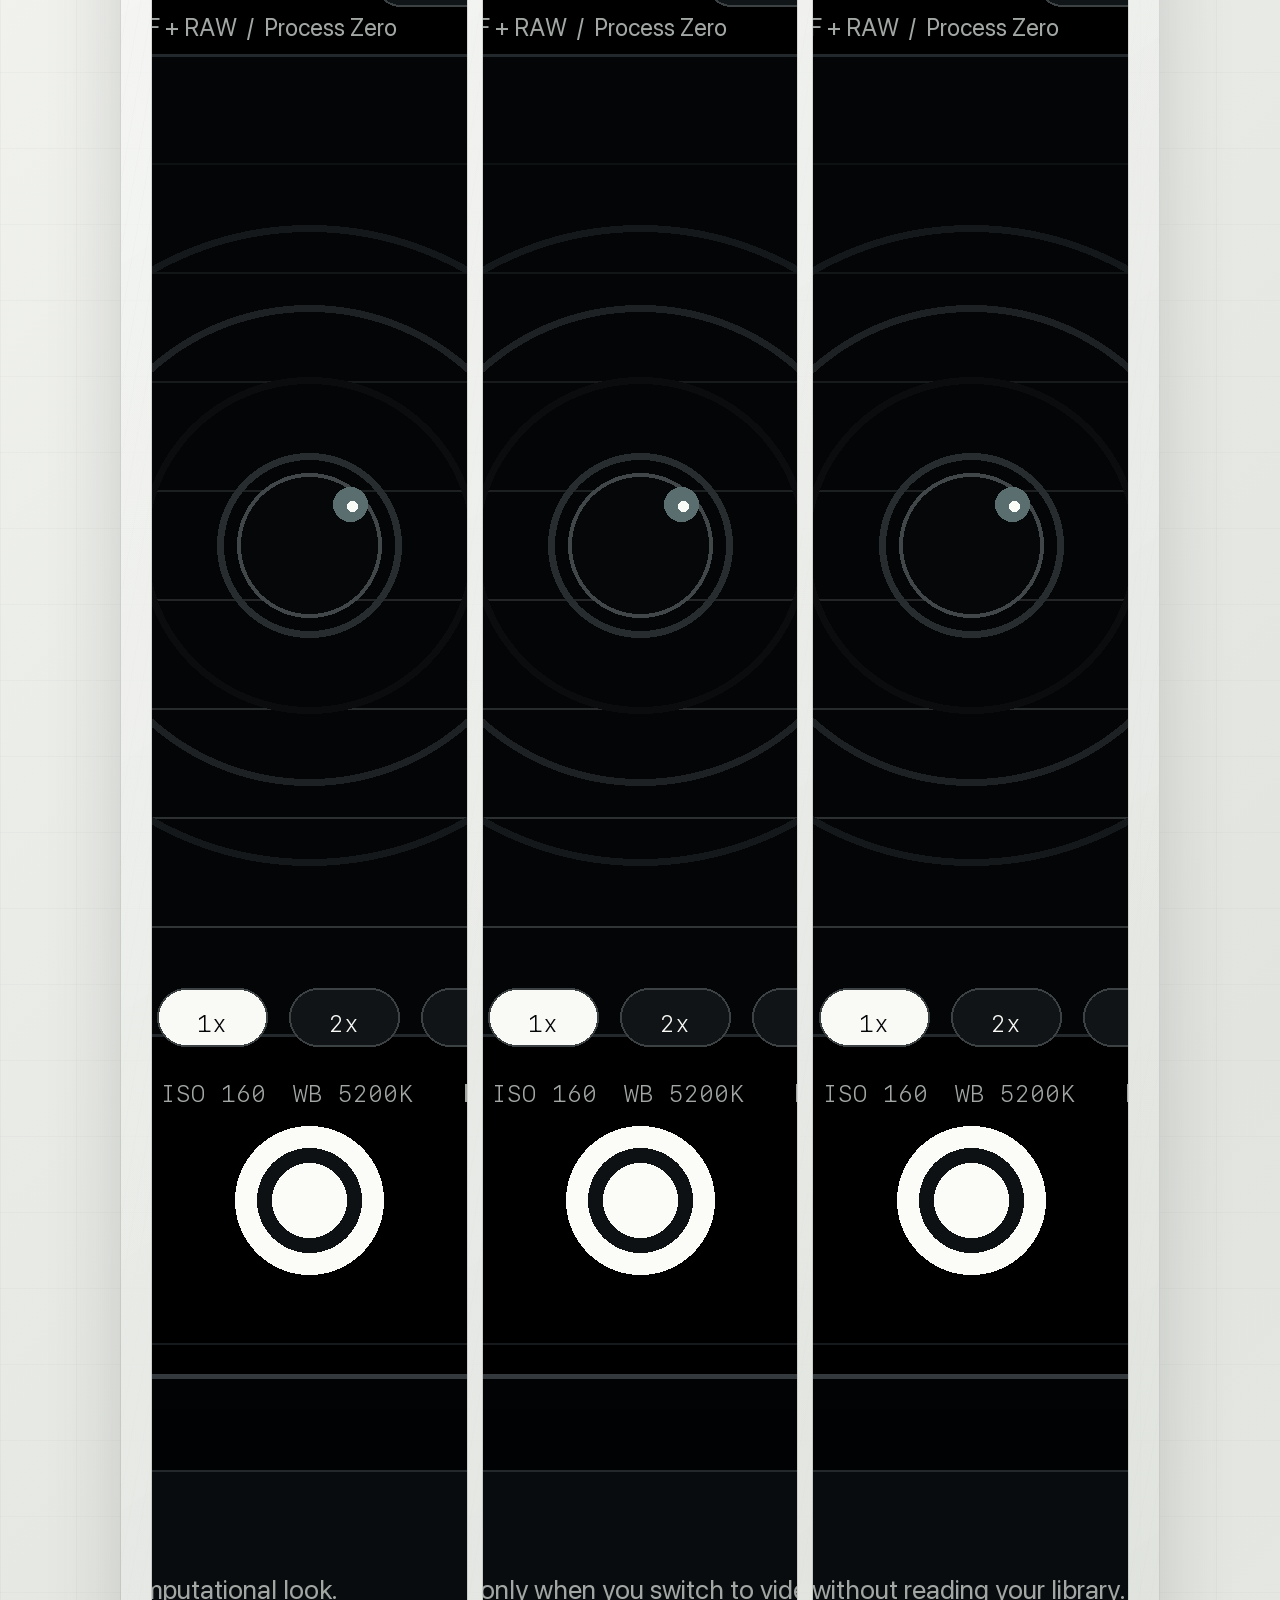
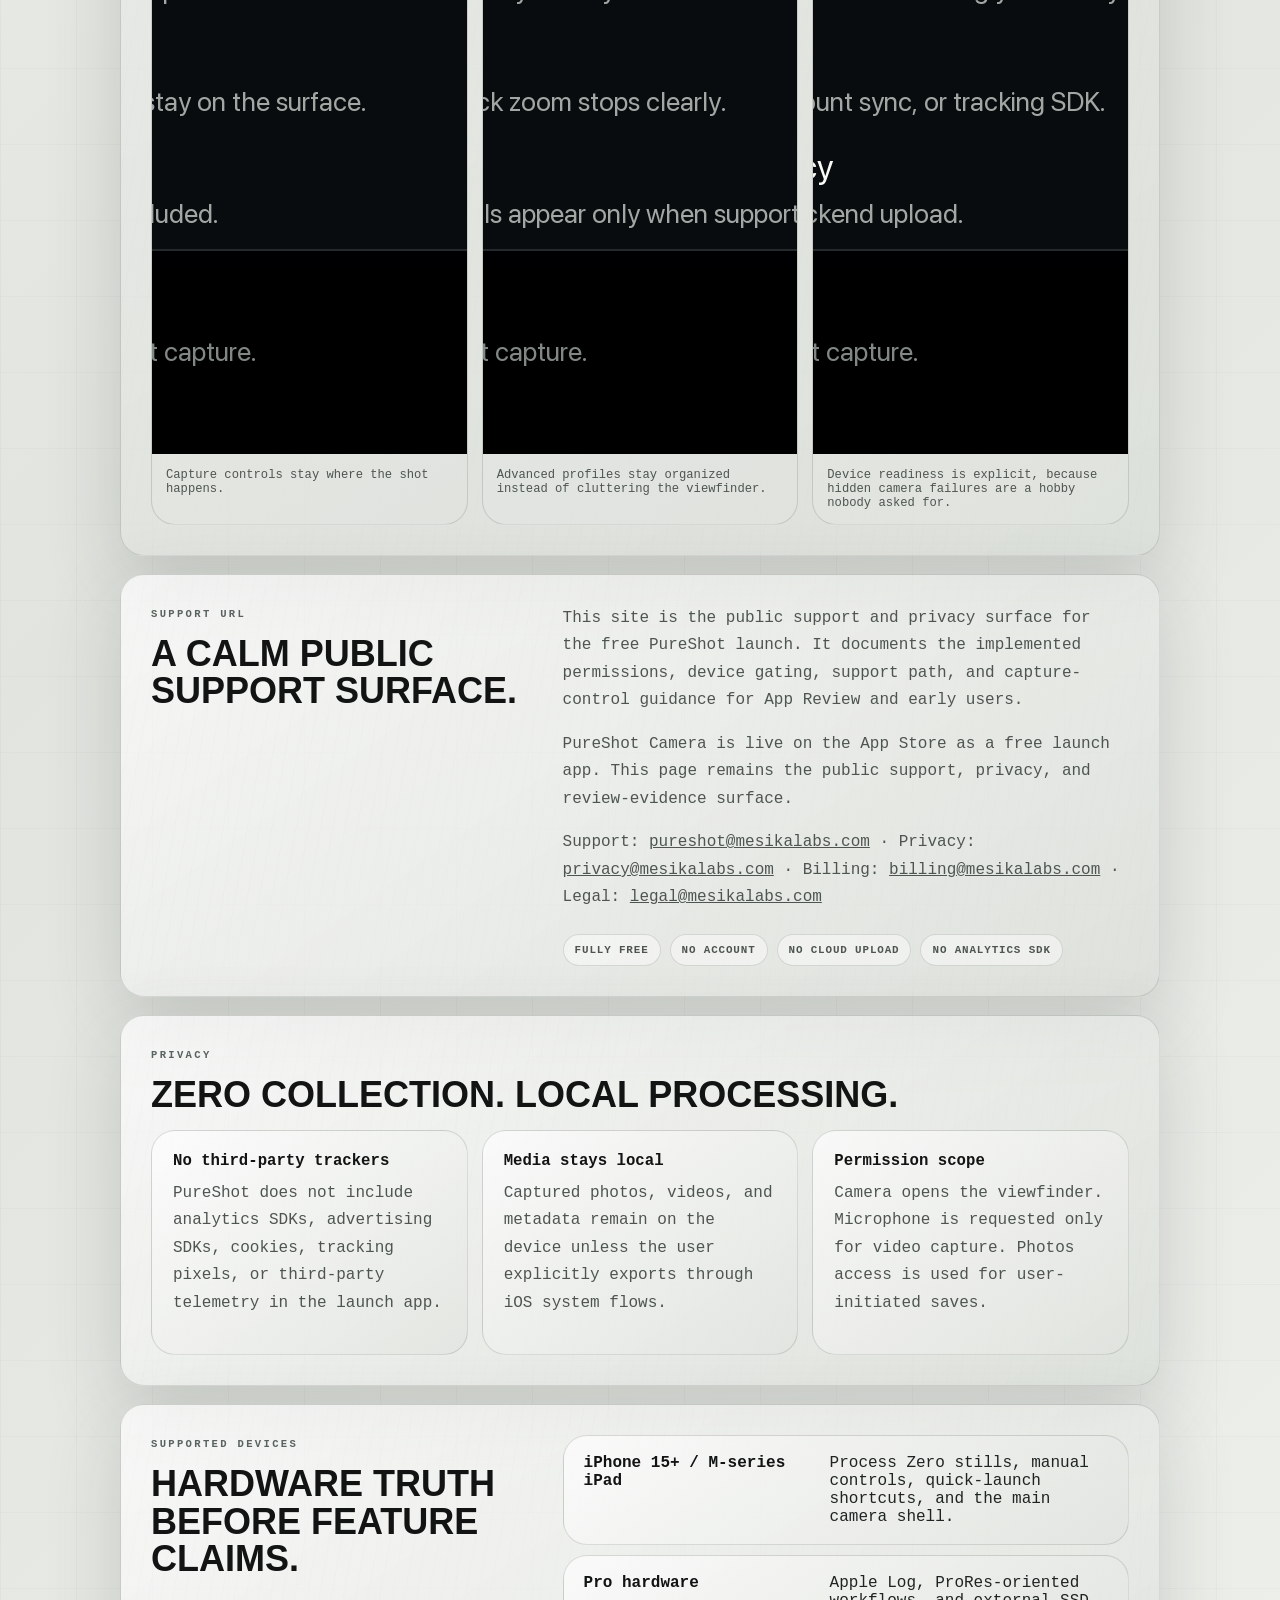
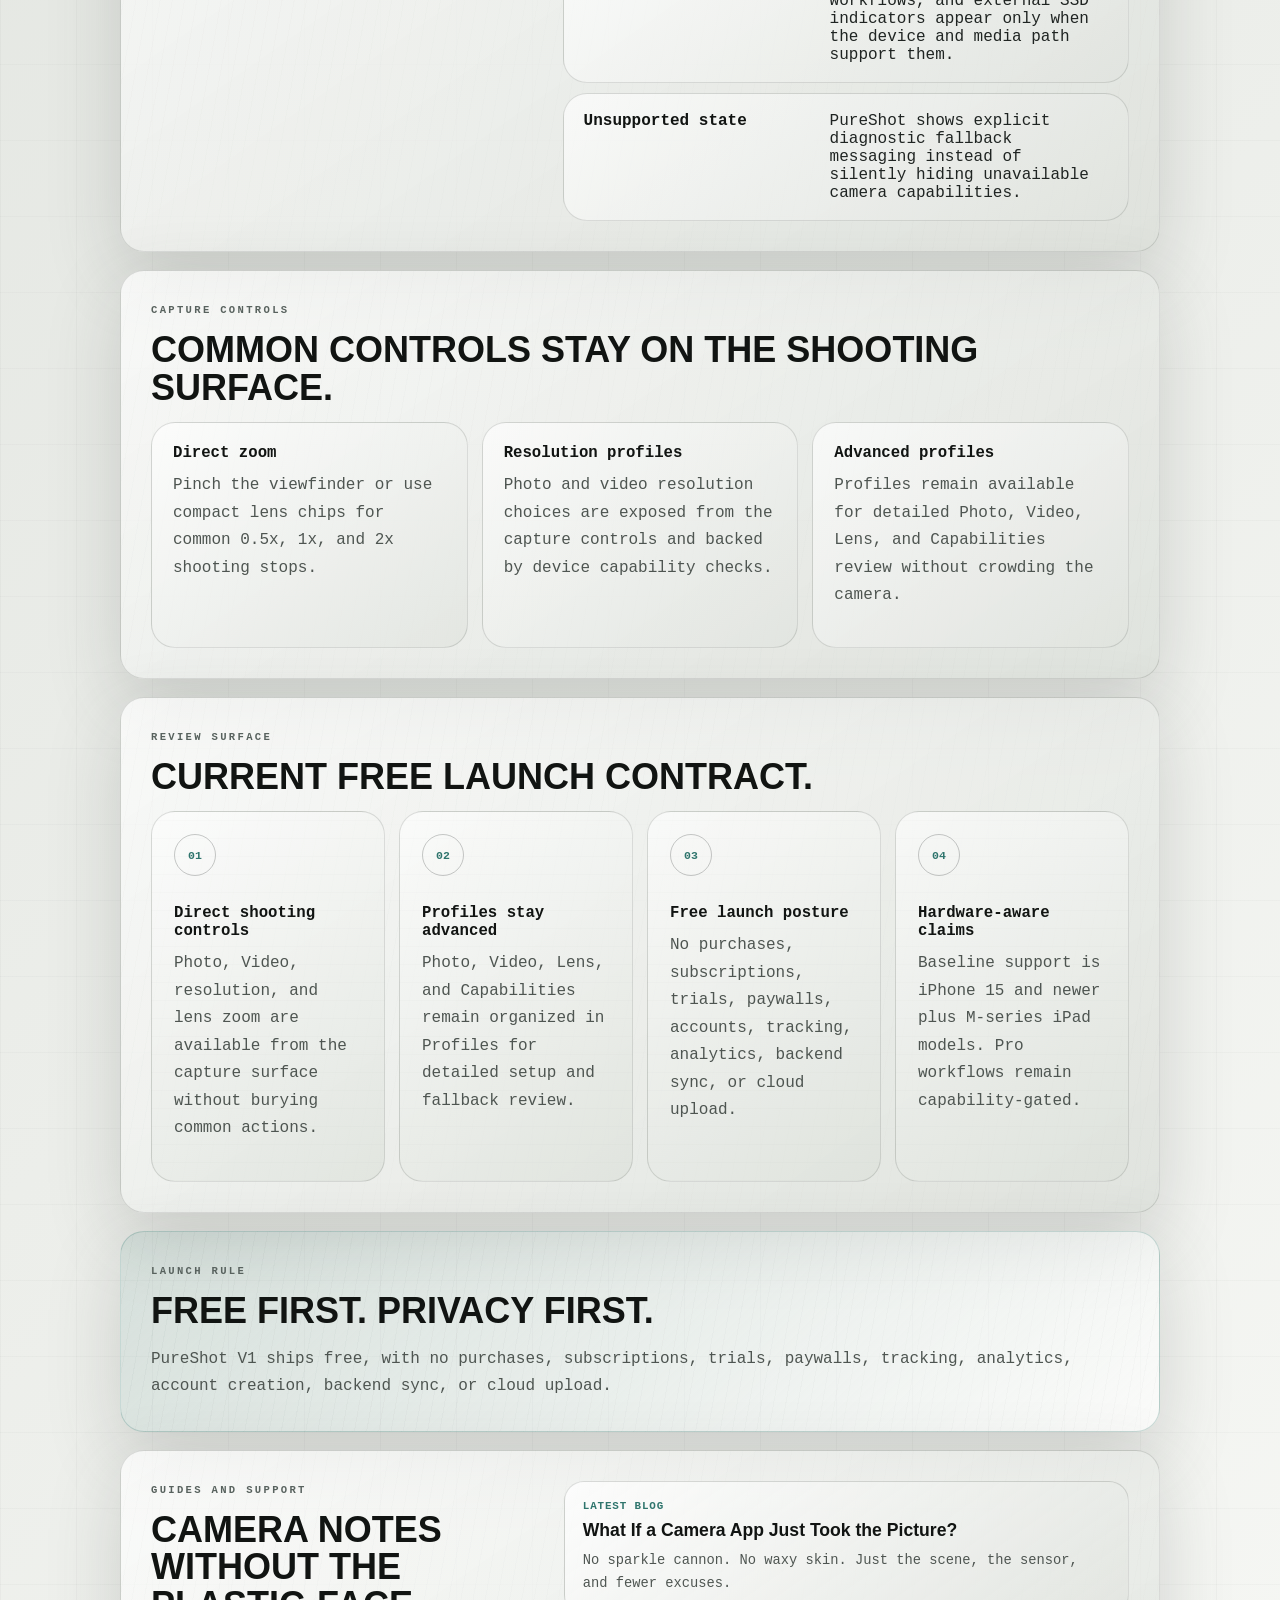
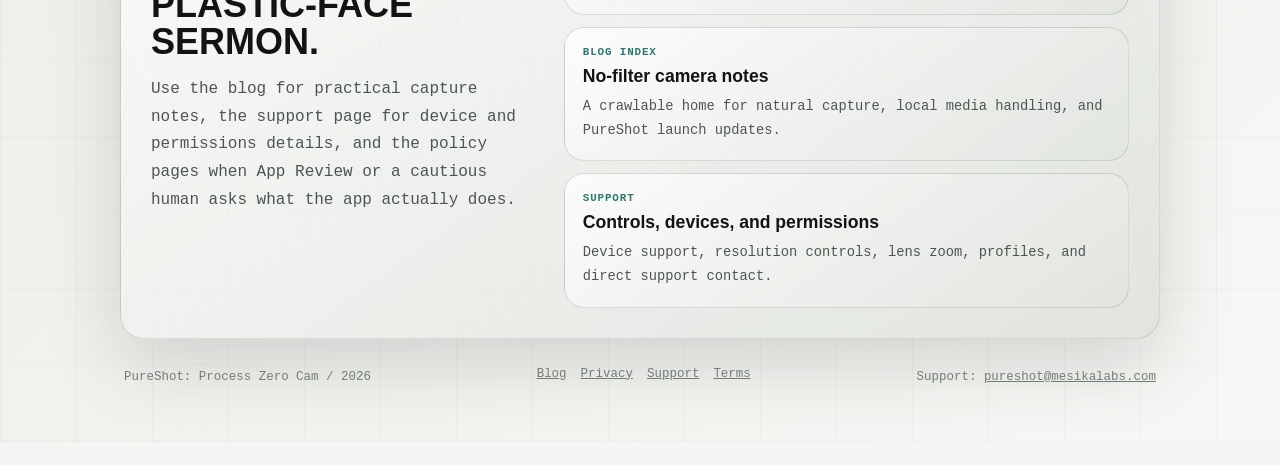
==== commit 13c12d6e: "Polish PureShot site navigation" ====
--- a/index.html
+++ b/index.html
@@ -32,9 +32,9 @@
       <div class="nav-links">
         <a href="#capture">Capture</a>
         <a href="#screens">Screens</a>
+        <a href="blog/">Blog</a>
+        <a href="support/">Support</a>
         <a href="#privacy">Privacy</a>
-        <a href="#review">Review</a>
-        <a href="support/">Support</a>
       </div>
     </nav>
 
@@ -197,9 +197,35 @@
       <p>PureShot V1 ships free, with no purchases, subscriptions, trials, paywalls, tracking, analytics, account creation, backend sync, or cloud upload.</p>
     </section>
 
+    <section class="panel resource-panel" aria-labelledby="resources-title">
+      <div class="resource-lead">
+        <p class="eyebrow">Guides and support</p>
+        <h2 id="resources-title">Camera notes without the plastic-face sermon.</h2>
+        <p>Use the blog for practical capture notes, the support page for device and permissions details, and the policy pages when App Review or a cautious human asks what the app actually does.</p>
+      </div>
+      <div class="resource-list">
+        <a class="resource-card" href="blog/no-filter-camera/">
+          <span>Latest blog</span>
+          <strong>What If a Camera App Just Took the Picture?</strong>
+          <p>No sparkle cannon. No waxy skin. Just the scene, the sensor, and fewer excuses.</p>
+        </a>
+        <a class="resource-card" href="blog/">
+          <span>Blog index</span>
+          <strong>No-filter camera notes</strong>
+          <p>A crawlable home for natural capture, local media handling, and PureShot launch updates.</p>
+        </a>
+        <a class="resource-card" href="support/">
+          <span>Support</span>
+          <strong>Controls, devices, and permissions</strong>
+          <p>Device support, resolution controls, lens zoom, profiles, and direct support contact.</p>
+        </a>
+      </div>
+    </section>
+
     <footer class="footer">
       <p>PureShot: Process Zero Cam / 2026</p>
       <div class="footer-links">
+        <a href="blog/">Blog</a>
         <a href="privacy/">Privacy</a>
         <a href="support/">Support</a>
         <a href="terms/">Terms</a>
--- a/assets/site.css
+++ b/assets/site.css
@@ -610,6 +610,57 @@
     repeating-linear-gradient(100deg, rgba(31, 36, 34, 0.03) 0 1px, transparent 1px 12px);
 }
 
+.resource-panel {
+  display: grid;
+  grid-template-columns: 0.82fr 1.18fr;
+  gap: 20px;
+  align-items: stretch;
+}
+
+.resource-lead p:last-child {
+  margin-bottom: 0;
+}
+
+.resource-list {
+  display: grid;
+  gap: 12px;
+}
+
+.resource-card {
+  display: grid;
+  gap: 8px;
+  padding: 18px;
+  border: 1px solid var(--line);
+  border-radius: 20px;
+  background:
+    linear-gradient(145deg, rgba(255, 255, 255, 0.68), rgba(218, 222, 216, 0.58)),
+    rgba(255, 255, 255, 0.28);
+  text-decoration: none;
+}
+
+.resource-card:hover {
+  border-color: var(--line-strong);
+}
+
+.resource-card span {
+  color: var(--accent-cool);
+  font-size: 0.68rem;
+  font-weight: 900;
+  letter-spacing: 0.08em;
+  text-transform: uppercase;
+}
+
+.resource-card strong {
+  color: var(--paper);
+  font-family: var(--display);
+  font-size: 1.1rem;
+}
+
+.resource-card p {
+  margin-bottom: 0;
+  font-size: 0.86rem;
+}
+
 .footer {
   display: flex;
   justify-content: space-between;
@@ -670,6 +721,7 @@
 @media (max-width: 920px) {
   .hero,
   .panel.split,
+  .resource-panel,
   .feature-list,
   .shot-grid,
   .review-board,
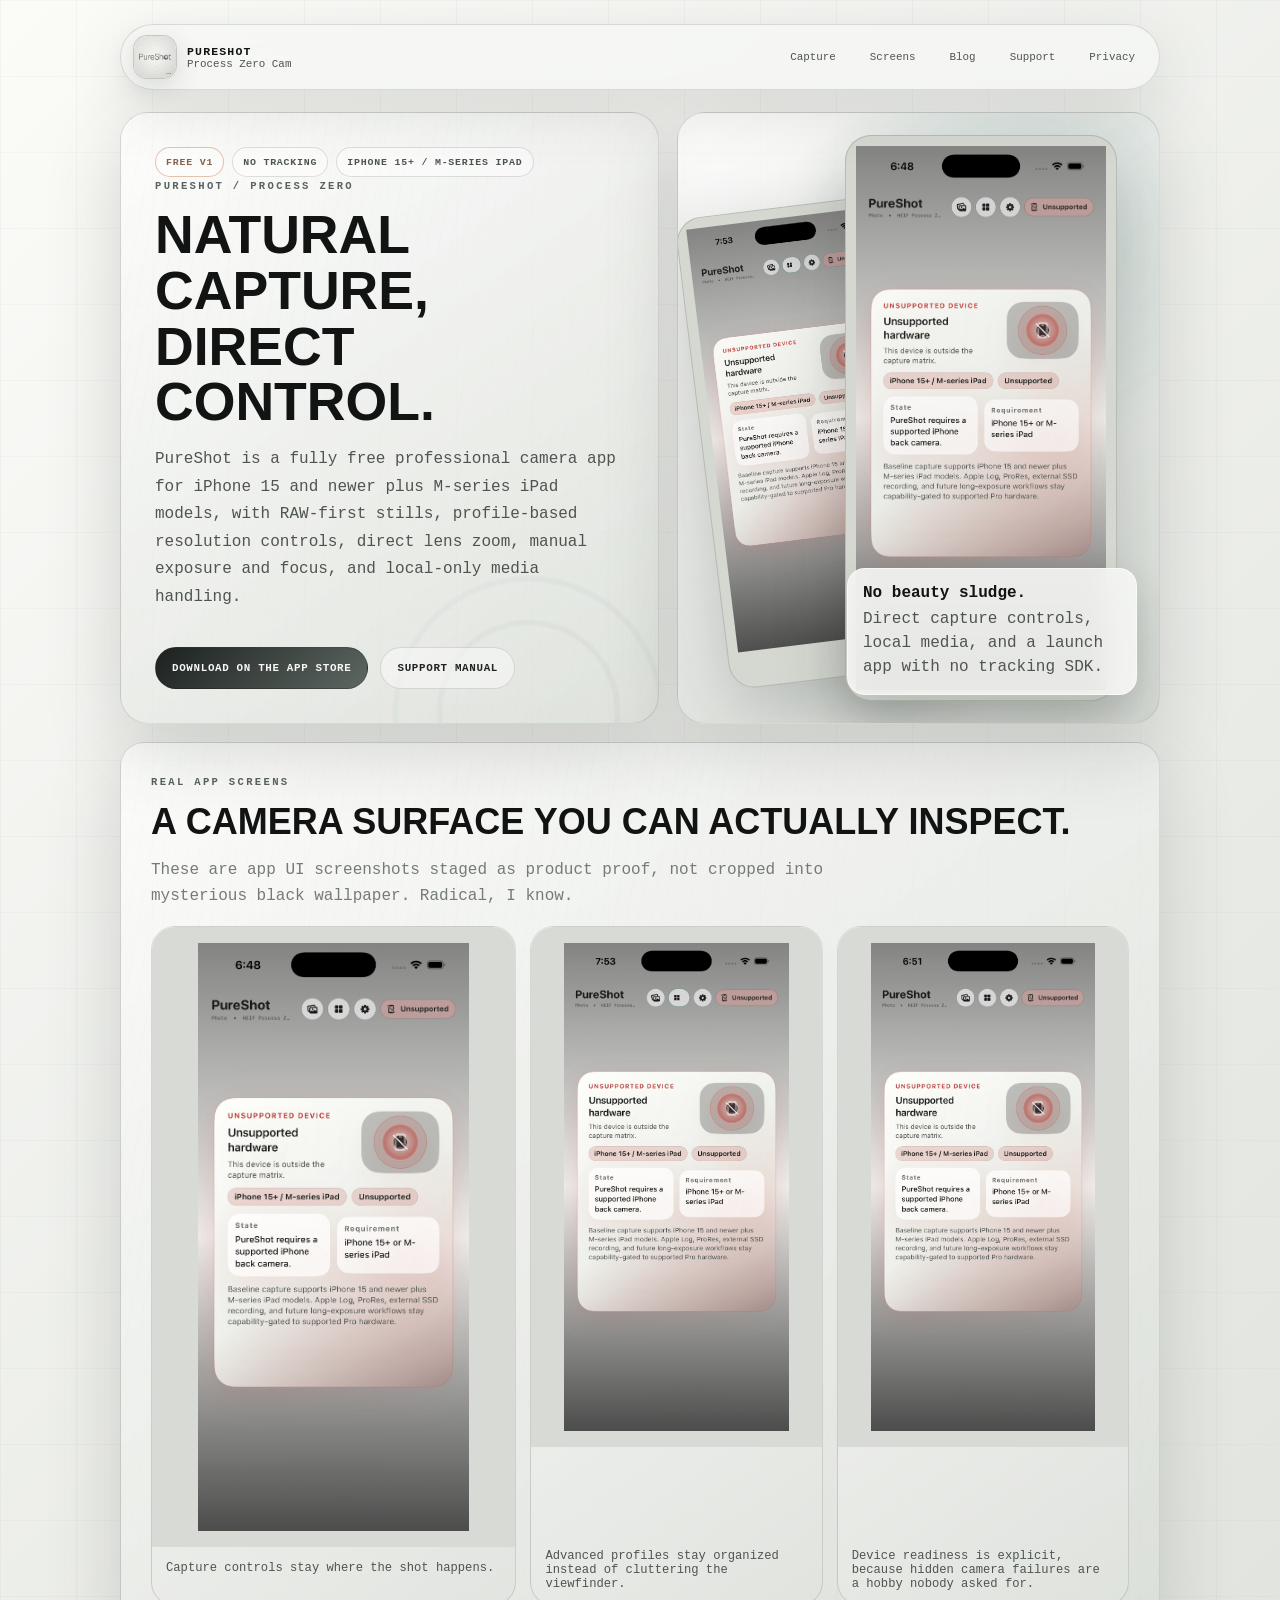
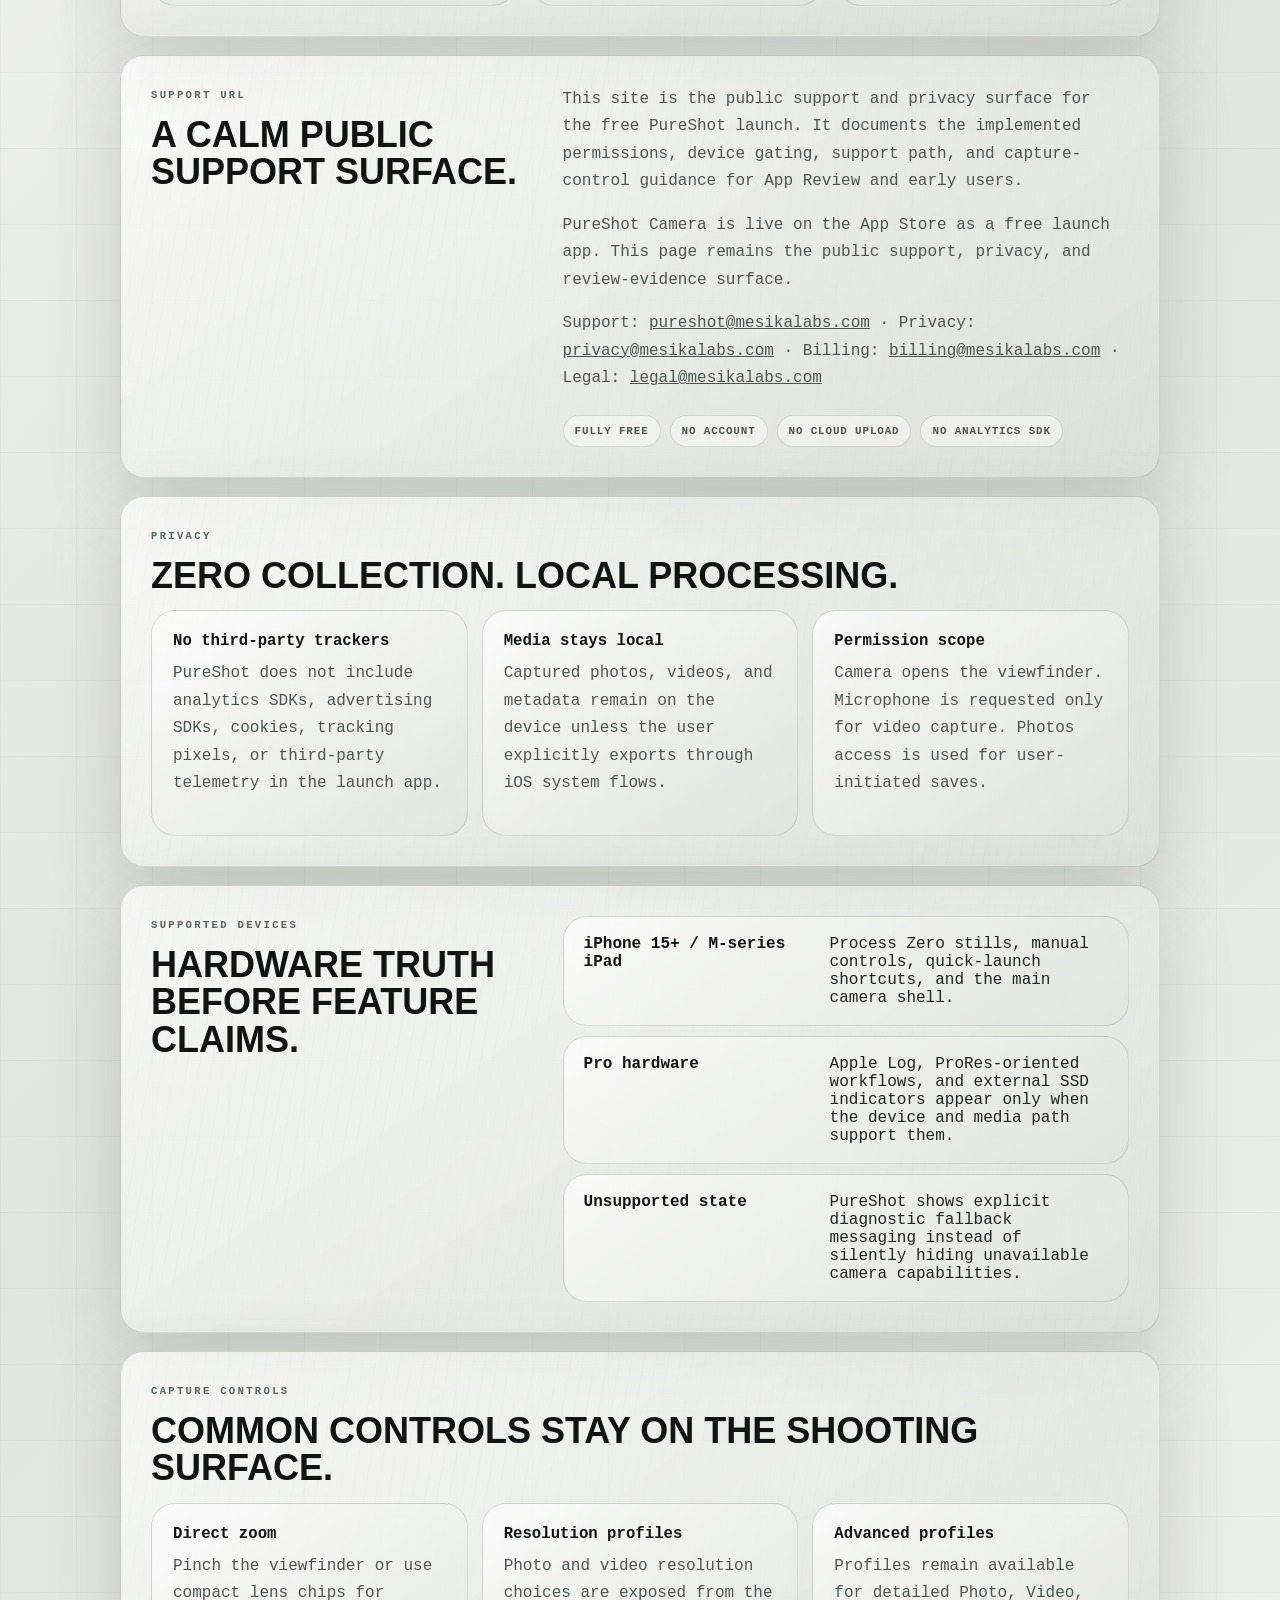
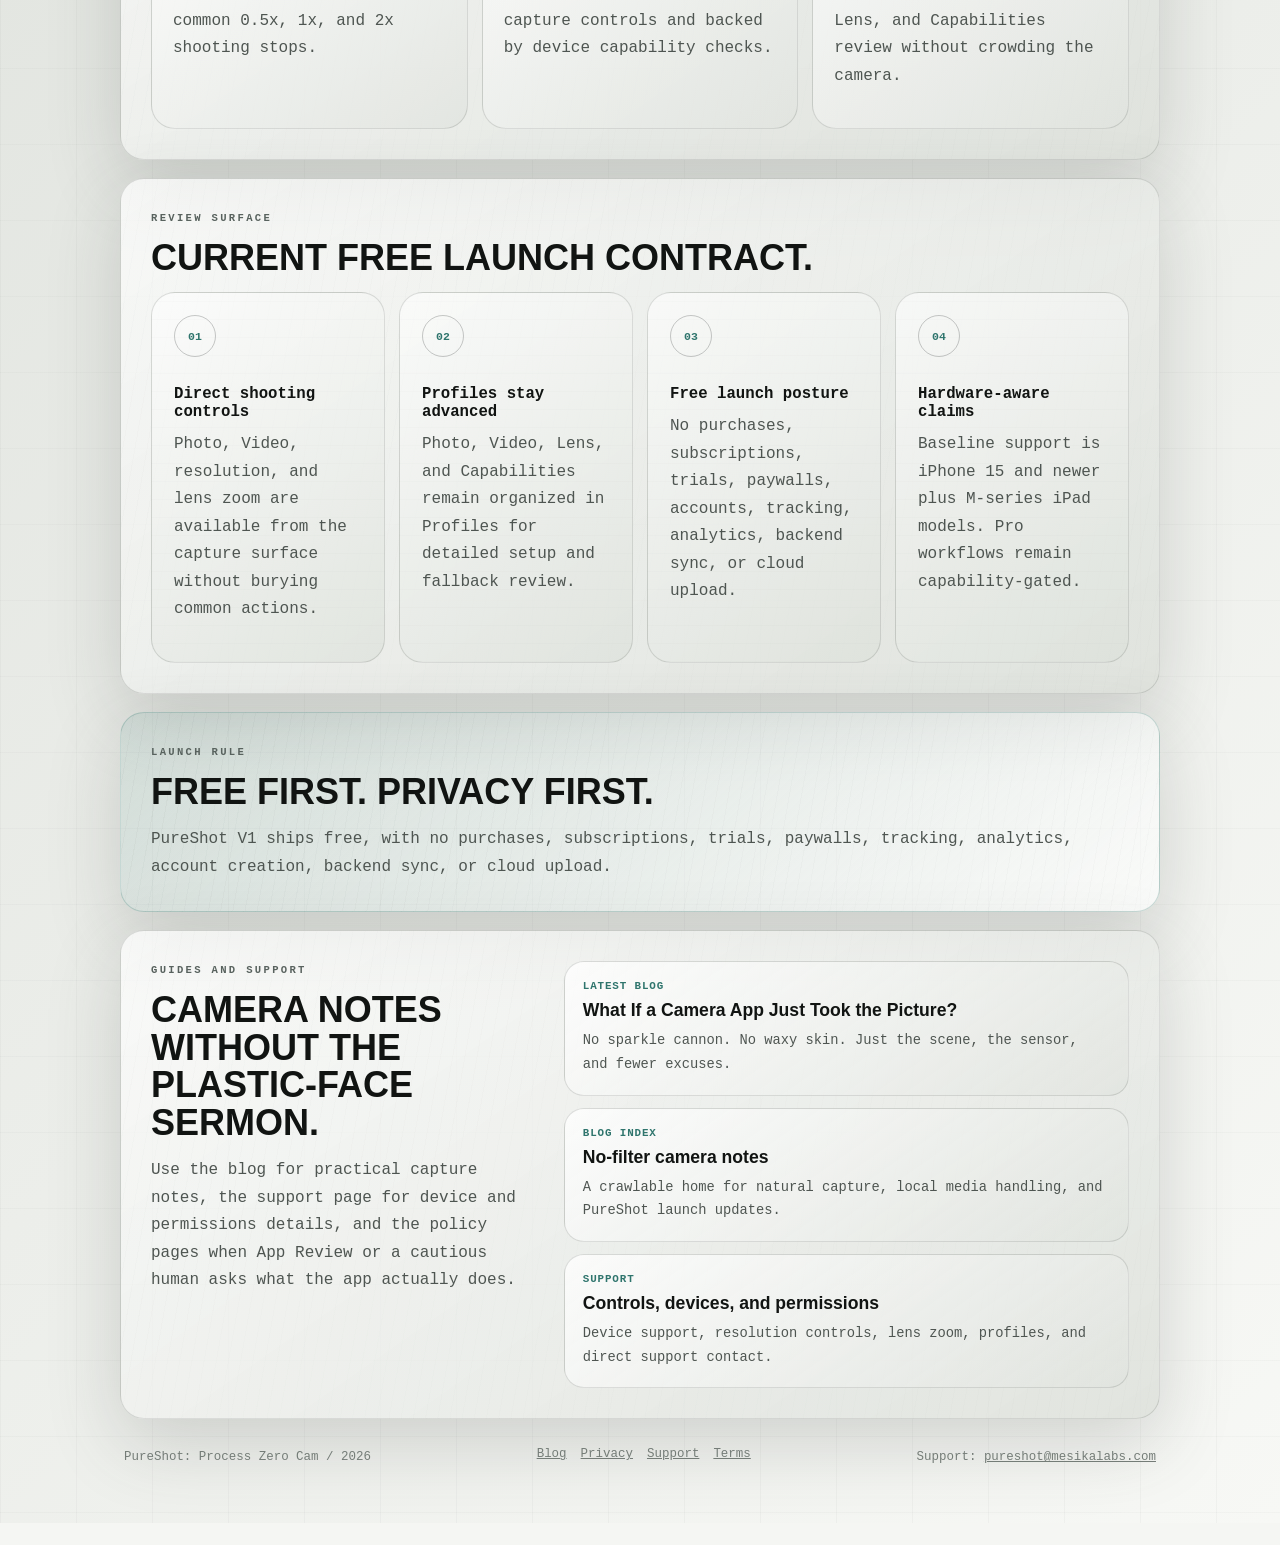
==== commit 4e6fdf58: "Improve PureShot screenshot staging" ====
--- a/index.html
+++ b/index.html
@@ -15,7 +15,7 @@
   <link rel="canonical" href="https://pureshot.mesikalabs.com/">
   <link rel="icon" href="assets/pureshot-app-icon.png" type="image/png">
   <link rel="apple-touch-icon" href="assets/pureshot-app-icon.png">
-  <link rel="stylesheet" href="assets/site.css?v=20260504c">
+  <link rel="stylesheet" href="assets/site.css?v=20260531d">
 </head>
 <body>
   <main class="page-shell">
@@ -56,10 +56,10 @@
 
       <aside class="camera-proof" aria-label="PureShot app screenshots">
         <div class="camera-shot camera-main">
-          <img src="assets/screenshots/app-store-main.png" alt="PureShot Process Zero camera interface with direct capture controls" width="1290" height="2796" fetchpriority="high">
+          <img src="assets/screenshots/camera-controls.png" alt="PureShot Process Zero camera interface with direct capture controls" width="1206" height="2622" fetchpriority="high">
         </div>
         <div class="camera-shot camera-secondary">
-          <img src="assets/screenshots/app-store-profiles.png" alt="PureShot camera profiles interface with lens and mode controls" width="1290" height="2796" loading="eager">
+          <img src="assets/screenshots/profiles-panel.png" alt="PureShot camera profiles interface with lens and mode controls" width="1206" height="2622" loading="eager">
         </div>
         <div class="camera-note">
           <strong>No beauty sludge.</strong>
@@ -71,17 +71,18 @@
     <section class="panel" id="screens" aria-labelledby="screens-title">
       <p class="eyebrow">Real app screens</p>
       <h2 id="screens-title">A camera surface you can actually inspect.</h2>
+      <p class="screen-lede">These are app UI screenshots staged as product proof, not cropped into mysterious black wallpaper. Radical, I know.</p>
       <div class="shot-grid">
-        <figure>
-          <img src="assets/screenshots/app-store-main.png" alt="PureShot iPhone camera controls with RAW-first capture settings" width="1290" height="2796" loading="lazy">
+        <figure class="shot-feature">
+          <img src="assets/screenshots/camera-controls.png" alt="PureShot iPhone camera controls with RAW-first capture settings" width="1206" height="2622" loading="lazy">
           <figcaption>Capture controls stay where the shot happens.</figcaption>
         </figure>
         <figure>
-          <img src="assets/screenshots/app-store-profiles.png" alt="PureShot profile controls for photo, video, lens, and device capabilities" width="1290" height="2796" loading="lazy">
+          <img src="assets/screenshots/profiles-panel.png" alt="PureShot profile controls for photo, video, lens, and device capabilities" width="1206" height="2622" loading="lazy">
           <figcaption>Advanced profiles stay organized instead of cluttering the viewfinder.</figcaption>
         </figure>
         <figure>
-          <img src="assets/screenshots/app-store-settings.png" alt="PureShot settings screenshot with local capture and device support details" width="1290" height="2796" loading="lazy">
+          <img src="assets/screenshots/settings-readiness.png" alt="PureShot settings screenshot with local capture and device support details" width="1206" height="2622" loading="lazy">
           <figcaption>Device readiness is explicit, because hidden camera failures are a hobby nobody asked for.</figcaption>
         </figure>
       </div>
--- a/assets/site.css
+++ b/assets/site.css
@@ -356,8 +356,9 @@
 .camera-shot img {
   width: 100%;
   height: 100%;
-  object-fit: cover;
+  object-fit: contain;
   object-position: top center;
+  padding: 10px;
 }
 
 .camera-main {
@@ -548,7 +549,14 @@
 }
 
 .shot-grid {
-  grid-template-columns: repeat(3, minmax(0, 1fr));
+  grid-template-columns: minmax(0, 1.15fr) repeat(2, minmax(0, 0.92fr));
+  align-items: stretch;
+}
+
+.screen-lede {
+  max-width: 760px;
+  color: var(--titanium-dim);
+  line-height: 1.65;
 }
 
 .review-board {
@@ -584,16 +592,23 @@
   position: relative;
   margin: 0;
   overflow: hidden;
+  display: grid;
+  align-content: space-between;
 }
 
 .shot-grid img {
   display: block;
   width: 100%;
-  aspect-ratio: 9 / 16;
-  object-fit: cover;
+  height: 520px;
+  object-fit: contain;
   object-position: top center;
   background: var(--carbon);
+  padding: 16px;
   filter: saturate(0.92) contrast(1.04);
+}
+
+.shot-feature img {
+  height: 620px;
 }
 
 .shot-grid figcaption {
@@ -753,8 +768,9 @@
     height: 414px;
   }
 
-  .shot-grid img {
-    aspect-ratio: 16 / 10;
+  .shot-grid img,
+  .shot-feature img {
+    height: 560px;
   }
 }
 
@@ -860,6 +876,12 @@
     overflow-wrap: anywhere;
   }
 
+  .shot-grid img,
+  .shot-feature img {
+    height: 460px;
+    padding: 10px;
+  }
+
   .hero-copy > *,
   .launch-card > *,
   .panel > * {
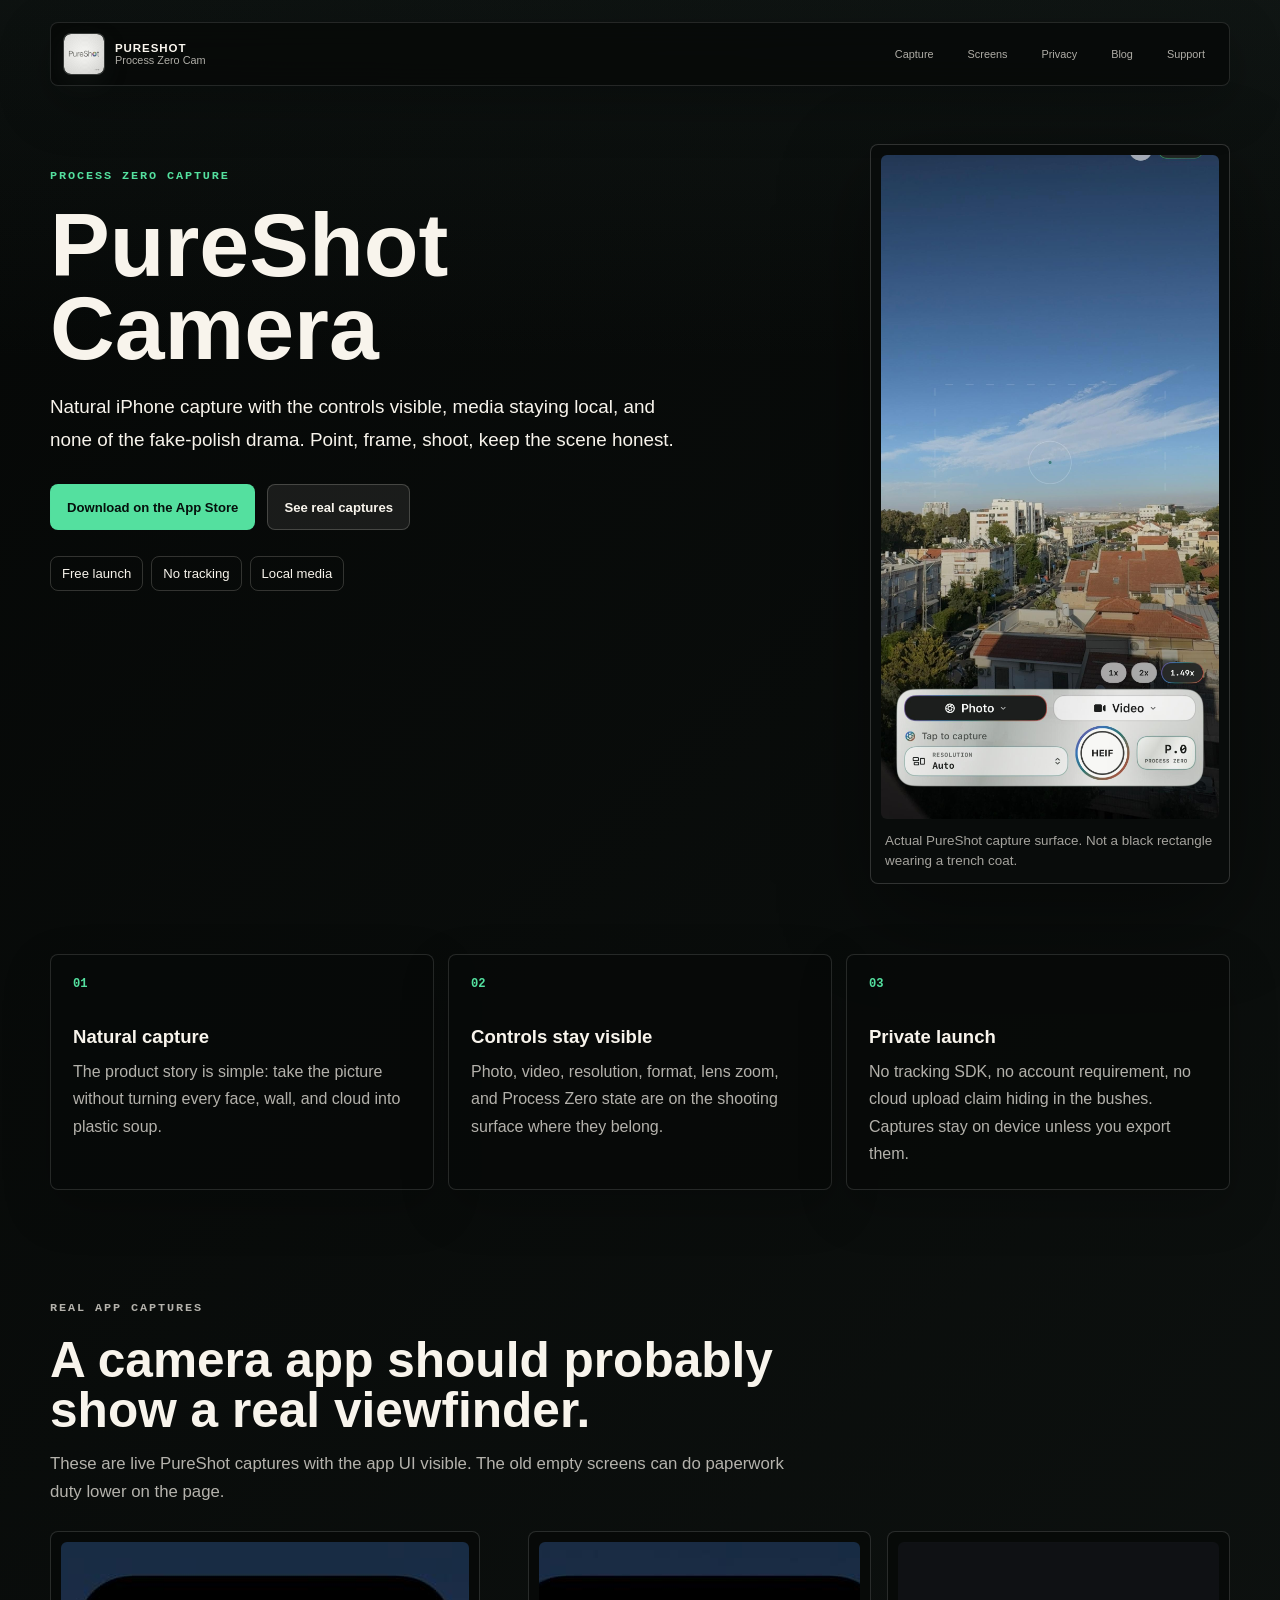
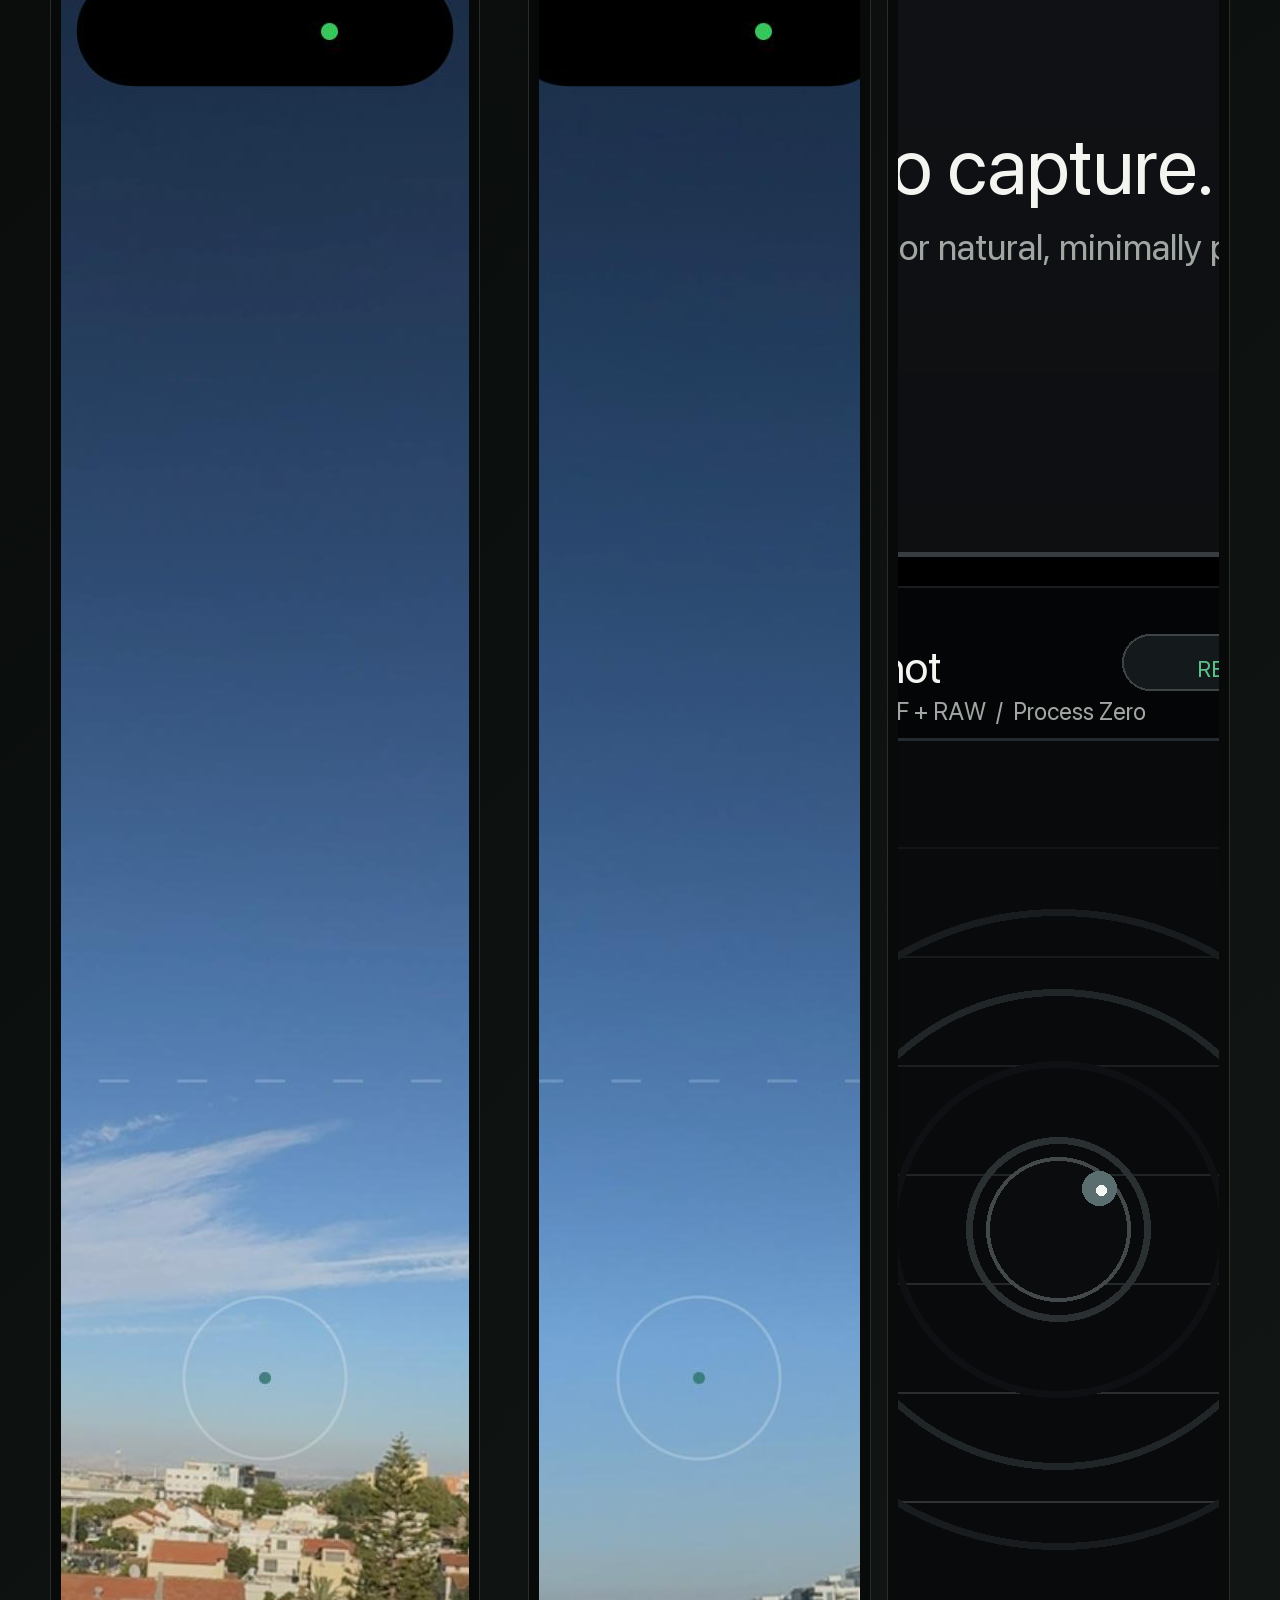
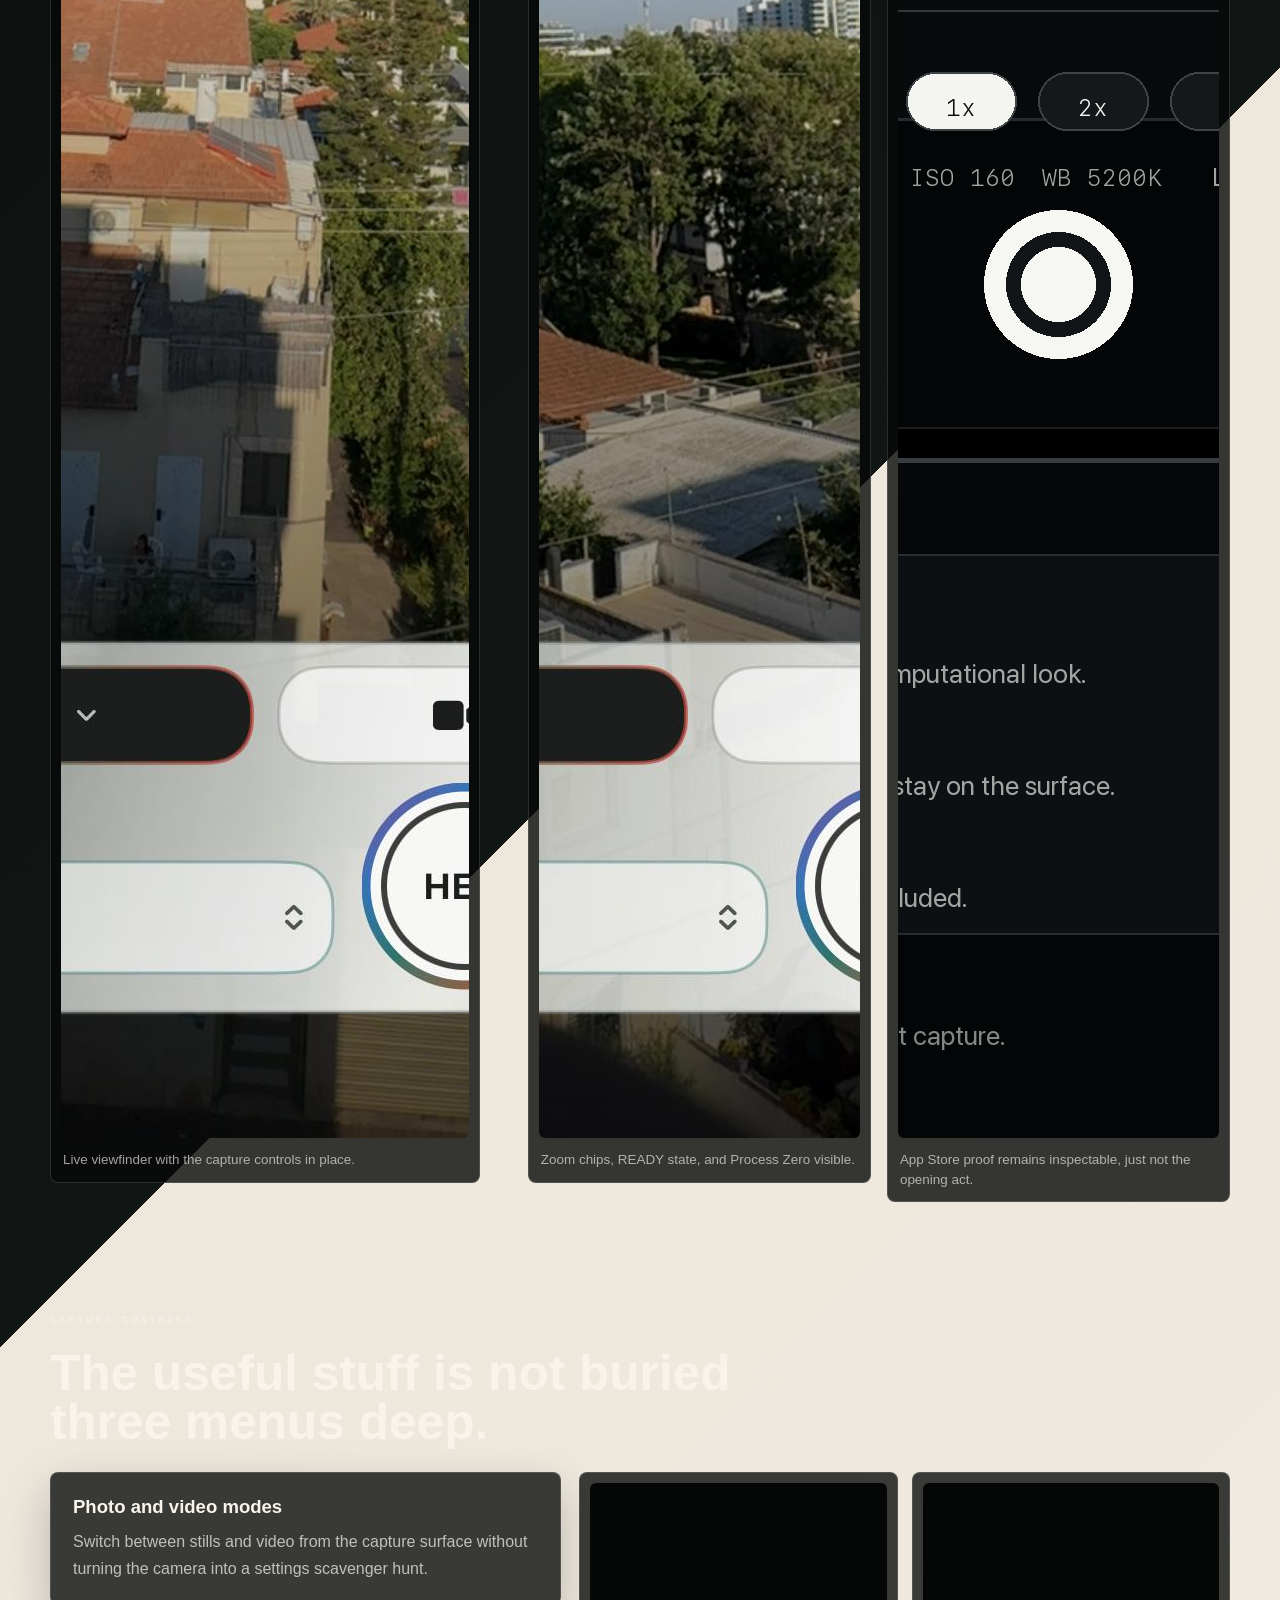
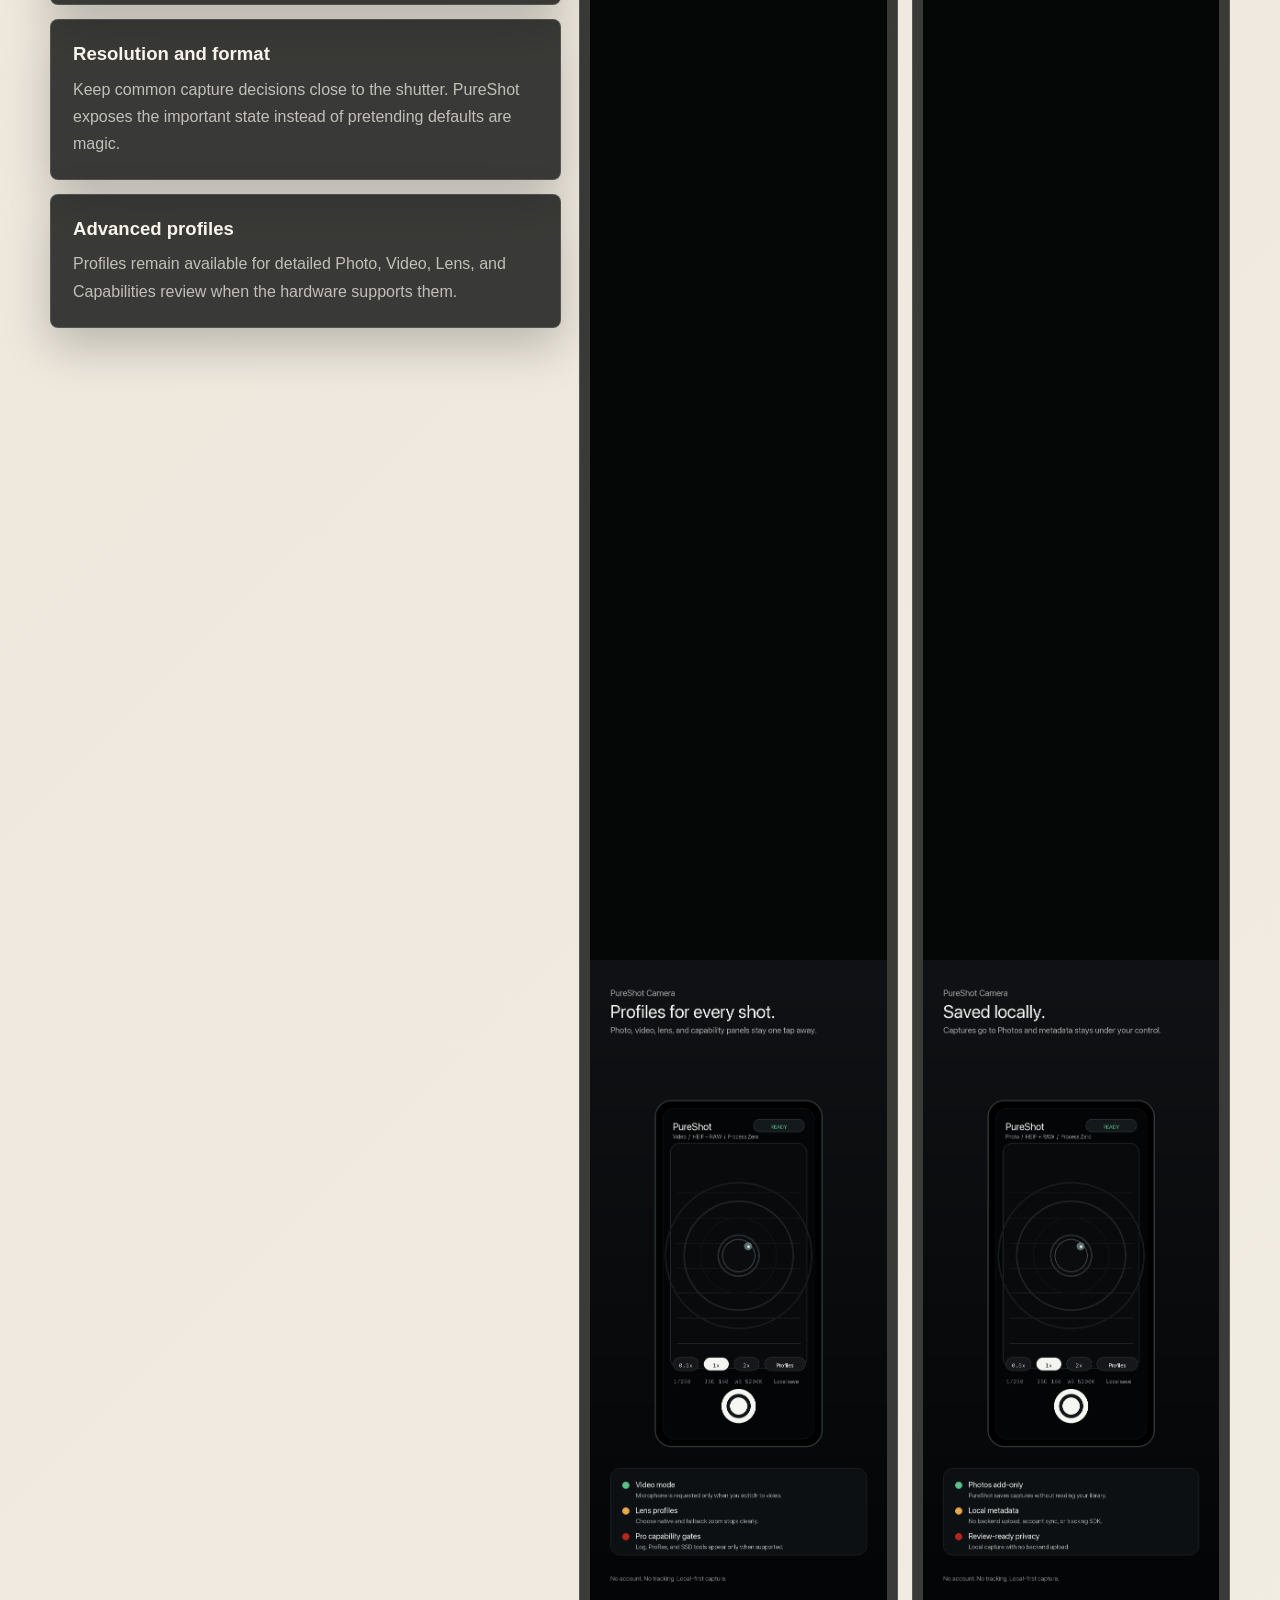
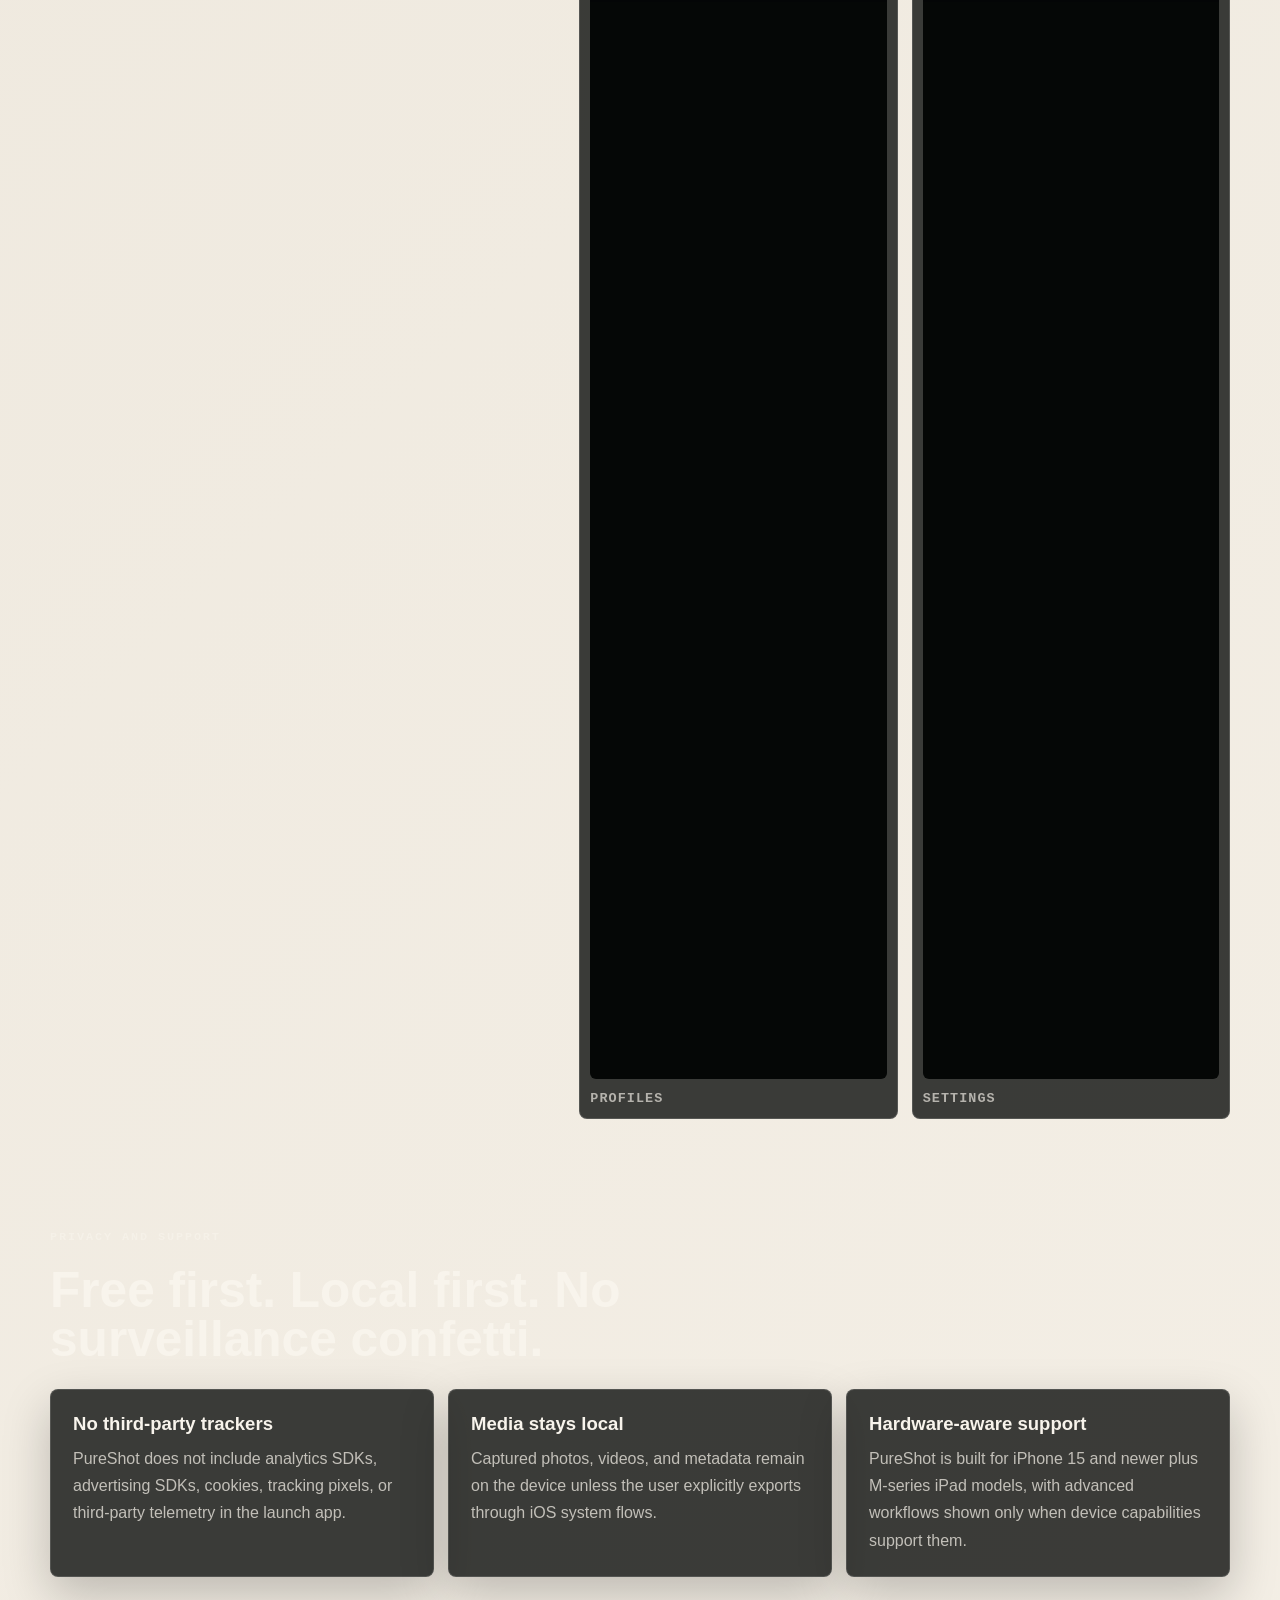
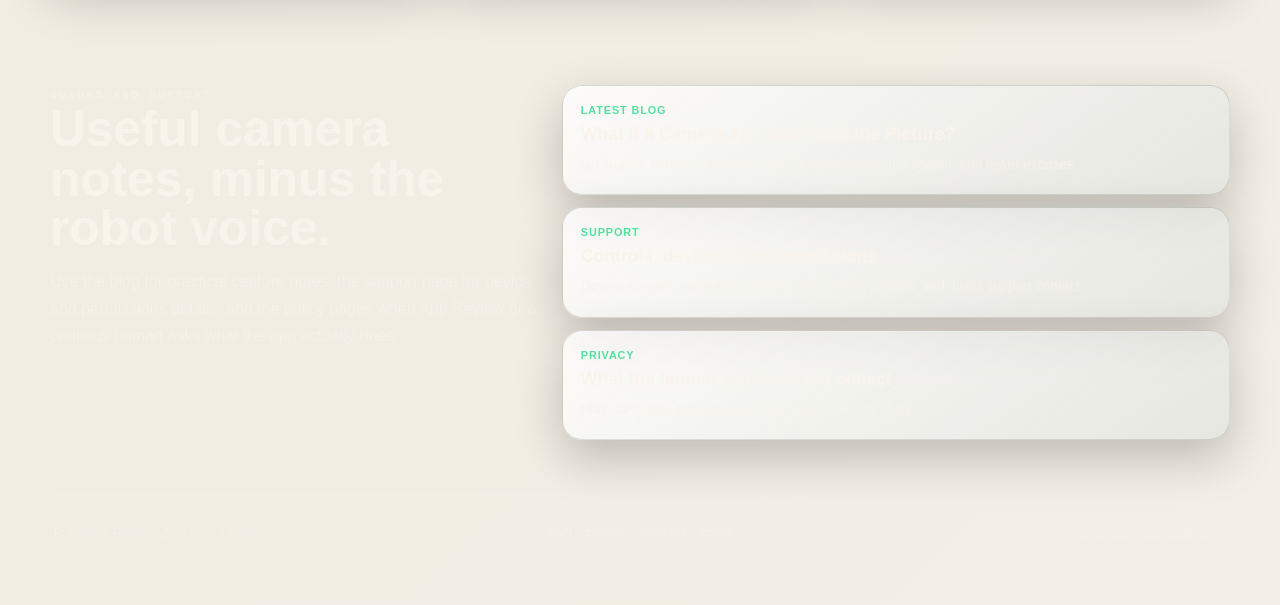
==== commit e8459513: "Redesign PureShot landing page" ====
--- a/index.html
+++ b/index.html
@@ -3,22 +3,22 @@
 <head>
   <meta charset="utf-8">
   <meta name="viewport" content="width=device-width, initial-scale=1">
-  <title>PureShot - No Filter Camera App for Natural iPhone Capture</title>
-  <meta name="description" content="PureShot is a privacy-first iPhone camera app for natural capture, direct controls, local media handling, and no tracking in the launch app.">
-  <meta property="og:title" content="PureShot - No Filter Camera App for Natural iPhone Capture">
-  <meta property="og:description" content="Natural iPhone capture with direct controls, local media handling, and no tracking in the launch app.">
+  <title>PureShot Camera - Process Zero No Filter iPhone Capture</title>
+  <meta name="description" content="PureShot Camera is a free Process Zero iPhone camera app for natural capture, direct controls, local media handling, and no tracking in the launch app.">
+  <meta property="og:title" content="PureShot Camera - Process Zero No Filter iPhone Capture">
+  <meta property="og:description" content="Natural iPhone capture with visible controls, local media handling, and no tracking in the launch app.">
   <meta property="og:type" content="website">
   <meta property="og:url" content="https://pureshot.mesikalabs.com/">
-  <meta property="og:image" content="https://pureshot.mesikalabs.com/assets/screenshots/app-store-main.png">
-  <meta property="og:image:alt" content="PureShot Process Zero camera interface screenshot">
+  <meta property="og:image" content="https://pureshot.mesikalabs.com/assets/captures/pureshot-hero-city.jpeg">
+  <meta property="og:image:alt" content="PureShot Camera live capture interface over a real city view">
   <meta name="twitter:card" content="summary_large_image">
   <link rel="canonical" href="https://pureshot.mesikalabs.com/">
   <link rel="icon" href="assets/pureshot-app-icon.png" type="image/png">
   <link rel="apple-touch-icon" href="assets/pureshot-app-icon.png">
-  <link rel="stylesheet" href="assets/site.css?v=20260531d">
+  <link rel="stylesheet" href="assets/site.css?v=20260531e">
 </head>
-<body>
-  <main class="page-shell">
+<body class="home">
+  <main class="page-shell home-shell">
     <nav class="site-nav" aria-label="Primary navigation">
       <a class="brand-mark" href="./" aria-label="PureShot home">
         <span class="brand-dot" aria-hidden="true">
@@ -32,84 +32,114 @@
       <div class="nav-links">
         <a href="#capture">Capture</a>
         <a href="#screens">Screens</a>
+        <a href="#privacy">Privacy</a>
         <a href="blog/">Blog</a>
         <a href="support/">Support</a>
-        <a href="#privacy">Privacy</a>
       </div>
     </nav>
 
-    <section class="hero">
-      <div class="hero-copy">
-        <div class="status-strip" aria-label="Launch status">
-          <span class="status-pill hot">Free V1</span>
-          <span class="status-pill">No tracking</span>
-          <span class="status-pill">iPhone 15+ / M-series iPad</span>
+    <section class="home-hero" aria-labelledby="hero-title">
+      <div class="home-hero-copy">
+        <p class="home-eyebrow">Process Zero capture</p>
+        <h1 id="hero-title">PureShot Camera</h1>
+        <p class="home-lede">Natural iPhone capture with the controls visible, media staying local, and none of the fake-polish drama. Point, frame, shoot, keep the scene honest.</p>
+        <div class="home-actions">
+          <a class="button primary" href="https://apps.apple.com/us/app/pureshot-camera/id6763113536">Download on the App Store</a>
+          <a class="button secondary" href="#screens">See real captures</a>
         </div>
-        <p class="eyebrow">PureShot / Process Zero</p>
-        <h1>Natural capture,<br>direct control.</h1>
-        <p class="lede">PureShot is a fully free professional camera app for iPhone 15 and newer plus M-series iPad models, with RAW-first stills, profile-based resolution controls, direct lens zoom, manual exposure and focus, and local-only media handling.</p>
-        <div class="cta-row">
-          <a class="button primary" href="https://apps.apple.com/us/app/pureshot-camera/id6763113536">Download on the App Store</a>
-          <a class="button secondary" href="support/">Support Manual</a>
+        <div class="home-proof-row" aria-label="PureShot launch commitments">
+          <span>Free launch</span>
+          <span>No tracking</span>
+          <span>Local media</span>
         </div>
       </div>
 
-      <aside class="camera-proof" aria-label="PureShot app screenshots">
-        <div class="camera-shot camera-main">
-          <img src="assets/screenshots/camera-controls.png" alt="PureShot Process Zero camera interface with direct capture controls" width="1206" height="2622" fetchpriority="high">
-        </div>
-        <div class="camera-shot camera-secondary">
-          <img src="assets/screenshots/profiles-panel.png" alt="PureShot camera profiles interface with lens and mode controls" width="1206" height="2622" loading="eager">
-        </div>
-        <div class="camera-note">
-          <strong>No beauty sludge.</strong>
-          <span>Direct capture controls, local media, and a launch app with no tracking SDK.</span>
-        </div>
-      </aside>
+      <figure class="live-phone hero-phone">
+        <img src="assets/captures/pureshot-hero-city.jpeg" alt="PureShot Camera live capture interface over a city and sky view" width="1290" height="2796" fetchpriority="high">
+        <figcaption>Actual PureShot capture surface. Not a black rectangle wearing a trench coat.</figcaption>
+      </figure>
     </section>
 
-    <section class="panel" id="screens" aria-labelledby="screens-title">
-      <p class="eyebrow">Real app screens</p>
-      <h2 id="screens-title">A camera surface you can actually inspect.</h2>
-      <p class="screen-lede">These are app UI screenshots staged as product proof, not cropped into mysterious black wallpaper. Radical, I know.</p>
-      <div class="shot-grid">
-        <figure class="shot-feature">
-          <img src="assets/screenshots/camera-controls.png" alt="PureShot iPhone camera controls with RAW-first capture settings" width="1206" height="2622" loading="lazy">
-          <figcaption>Capture controls stay where the shot happens.</figcaption>
+    <section class="home-proof-grid" aria-label="Product commitments">
+      <article>
+        <span>01</span>
+        <h2>Natural capture</h2>
+        <p>The product story is simple: take the picture without turning every face, wall, and cloud into plastic soup.</p>
+      </article>
+      <article>
+        <span>02</span>
+        <h2>Controls stay visible</h2>
+        <p>Photo, video, resolution, format, lens zoom, and Process Zero state are on the shooting surface where they belong.</p>
+      </article>
+      <article>
+        <span>03</span>
+        <h2>Private launch</h2>
+        <p>No tracking SDK, no account requirement, no cloud upload claim hiding in the bushes. Captures stay on device unless you export them.</p>
+      </article>
+    </section>
+
+    <section class="capture-gallery" id="screens" aria-labelledby="screens-title">
+      <div class="section-heading">
+        <p class="home-eyebrow">Real app captures</p>
+        <h2 id="screens-title">A camera app should probably show a real viewfinder.</h2>
+        <p>These are live PureShot captures with the app UI visible. The old empty screens can do paperwork duty lower on the page.</p>
+      </div>
+
+      <div class="gallery-grid">
+        <figure class="gallery-card gallery-large">
+          <img src="assets/captures/pureshot-rooftops.jpeg" alt="PureShot Camera viewfinder over rooftops and a city street" width="1290" height="2796" loading="lazy">
+          <figcaption>Live viewfinder with the capture controls in place.</figcaption>
         </figure>
-        <figure>
-          <img src="assets/screenshots/profiles-panel.png" alt="PureShot profile controls for photo, video, lens, and device capabilities" width="1206" height="2622" loading="lazy">
-          <figcaption>Advanced profiles stay organized instead of cluttering the viewfinder.</figcaption>
+        <figure class="gallery-card">
+          <img src="assets/captures/pureshot-skyline.jpeg" alt="PureShot Camera viewfinder over a skyline and blue sky" width="1290" height="2796" loading="lazy">
+          <figcaption>Zoom chips, READY state, and Process Zero visible.</figcaption>
         </figure>
-        <figure>
-          <img src="assets/screenshots/settings-readiness.png" alt="PureShot settings screenshot with local capture and device support details" width="1206" height="2622" loading="lazy">
-          <figcaption>Device readiness is explicit, because hidden camera failures are a hobby nobody asked for.</figcaption>
+        <figure class="gallery-card">
+          <img src="assets/screenshots/app-store-main.png" alt="PureShot App Store capture surface screenshot" width="1290" height="2796" loading="lazy">
+          <figcaption>App Store proof remains inspectable, just not the opening act.</figcaption>
         </figure>
       </div>
     </section>
 
-    <section class="panel split" id="support" aria-labelledby="support-title">
-      <div>
-        <p class="eyebrow">Support URL</p>
-        <h2 id="support-title">A calm public support surface.</h2>
+    <section class="feature-stage" id="capture" aria-labelledby="capture-title">
+      <div class="section-heading">
+        <p class="home-eyebrow">Capture controls</p>
+        <h2 id="capture-title">The useful stuff is not buried three menus deep.</h2>
       </div>
-      <div class="stack">
-        <p>This site is the public support and privacy surface for the free PureShot launch. It documents the implemented permissions, device gating, support path, and capture-control guidance for App Review and early users.</p>
-        <p>PureShot Camera is live on the App Store as a free launch app. This page remains the public support, privacy, and review-evidence surface.</p>
-        <p>Support: <a href="mailto:pureshot@mesikalabs.com">pureshot@mesikalabs.com</a> · Privacy: <a href="mailto:privacy@mesikalabs.com">privacy@mesikalabs.com</a> · Billing: <a href="mailto:billing@mesikalabs.com">billing@mesikalabs.com</a> · Legal: <a href="mailto:legal@mesikalabs.com">legal@mesikalabs.com</a></p>
-        <div class="spec-row" aria-label="Launch commitments">
-          <span class="spec-chip">Fully free</span>
-          <span class="spec-chip">No account</span>
-          <span class="spec-chip">No cloud upload</span>
-          <span class="spec-chip">No analytics SDK</span>
+      <div class="feature-layout">
+        <div class="feature-copy">
+          <article>
+            <h3>Photo and video modes</h3>
+            <p>Switch between stills and video from the capture surface without turning the camera into a settings scavenger hunt.</p>
+          </article>
+          <article>
+            <h3>Resolution and format</h3>
+            <p>Keep common capture decisions close to the shutter. PureShot exposes the important state instead of pretending defaults are magic.</p>
+          </article>
+          <article>
+            <h3>Advanced profiles</h3>
+            <p>Profiles remain available for detailed Photo, Video, Lens, and Capabilities review when the hardware supports them.</p>
+          </article>
+        </div>
+        <div class="technical-shots">
+          <figure>
+            <img src="assets/screenshots/app-store-profiles.png" alt="PureShot profiles interface with camera settings" width="1290" height="2796" loading="lazy">
+            <figcaption>Profiles</figcaption>
+          </figure>
+          <figure>
+            <img src="assets/screenshots/app-store-settings.png" alt="PureShot settings interface with privacy and device controls" width="1290" height="2796" loading="lazy">
+            <figcaption>Settings</figcaption>
+          </figure>
         </div>
       </div>
     </section>
 
-    <section class="panel" id="privacy" aria-labelledby="privacy-title">
-      <p class="eyebrow">Privacy</p>
-      <h2 id="privacy-title">Zero collection. Local processing.</h2>
-      <div class="feature-list">
+    <section class="privacy-stage" id="privacy" aria-labelledby="privacy-title">
+      <div class="section-heading">
+        <p class="home-eyebrow">Privacy and support</p>
+        <h2 id="privacy-title">Free first. Local first. No surveillance confetti.</h2>
+      </div>
+      <div class="privacy-grid">
         <article>
           <h3>No third-party trackers</h3>
           <p>PureShot does not include analytics SDKs, advertising SDKs, cookies, tracking pixels, or third-party telemetry in the launch app.</p>
@@ -119,89 +149,16 @@
           <p>Captured photos, videos, and metadata remain on the device unless the user explicitly exports through iOS system flows.</p>
         </article>
         <article>
-          <h3>Permission scope</h3>
-          <p>Camera opens the viewfinder. Microphone is requested only for video capture. Photos access is used for user-initiated saves.</p>
+          <h3>Hardware-aware support</h3>
+          <p>PureShot is built for iPhone 15 and newer plus M-series iPad models, with advanced workflows shown only when device capabilities support them.</p>
         </article>
       </div>
     </section>
 
-    <section class="panel split" aria-labelledby="devices-title">
-      <div>
-        <p class="eyebrow">Supported Devices</p>
-        <h2 id="devices-title">Hardware truth before feature claims.</h2>
-      </div>
-      <div class="device-table" role="table" aria-label="PureShot device support matrix">
-        <div role="row">
-          <span role="columnheader">iPhone 15+ / M-series iPad</span>
-          <span role="cell">Process Zero stills, manual controls, quick-launch shortcuts, and the main camera shell.</span>
-        </div>
-        <div role="row">
-          <span role="columnheader">Pro hardware</span>
-          <span role="cell">Apple Log, ProRes-oriented workflows, and external SSD indicators appear only when the device and media path support them.</span>
-        </div>
-        <div role="row">
-          <span role="columnheader">Unsupported state</span>
-          <span role="cell">PureShot shows explicit diagnostic fallback messaging instead of silently hiding unavailable camera capabilities.</span>
-        </div>
-      </div>
-    </section>
-
-    <section class="panel" id="capture" aria-labelledby="capture-title">
-      <p class="eyebrow">Capture Controls</p>
-      <h2 id="capture-title">Common controls stay on the shooting surface.</h2>
-      <div class="feature-list">
-        <article>
-          <h3>Direct zoom</h3>
-          <p>Pinch the viewfinder or use compact lens chips for common 0.5x, 1x, and 2x shooting stops.</p>
-        </article>
-        <article>
-          <h3>Resolution profiles</h3>
-          <p>Photo and video resolution choices are exposed from the capture controls and backed by device capability checks.</p>
-        </article>
-        <article>
-          <h3>Advanced profiles</h3>
-          <p>Profiles remain available for detailed Photo, Video, Lens, and Capabilities review without crowding the camera.</p>
-        </article>
-      </div>
-    </section>
-
-    <section class="panel" id="review" aria-labelledby="review-title">
-      <p class="eyebrow">Review Surface</p>
-      <h2 id="review-title">Current free launch contract.</h2>
-      <div class="review-board" aria-label="PureShot review readiness">
-        <article>
-          <span>01</span>
-          <h3>Direct shooting controls</h3>
-          <p>Photo, Video, resolution, and lens zoom are available from the capture surface without burying common actions.</p>
-        </article>
-        <article>
-          <span>02</span>
-          <h3>Profiles stay advanced</h3>
-          <p>Photo, Video, Lens, and Capabilities remain organized in Profiles for detailed setup and fallback review.</p>
-        </article>
-        <article>
-          <span>03</span>
-          <h3>Free launch posture</h3>
-          <p>No purchases, subscriptions, trials, paywalls, accounts, tracking, analytics, backend sync, or cloud upload.</p>
-        </article>
-        <article>
-          <span>04</span>
-          <h3>Hardware-aware claims</h3>
-          <p>Baseline support is iPhone 15 and newer plus M-series iPad models. Pro workflows remain capability-gated.</p>
-        </article>
-      </div>
-    </section>
-
-    <section class="panel quote-panel" aria-labelledby="launch-title">
-      <p class="eyebrow">Launch Rule</p>
-      <h2 id="launch-title">Free first. Privacy first.</h2>
-      <p>PureShot V1 ships free, with no purchases, subscriptions, trials, paywalls, tracking, analytics, account creation, backend sync, or cloud upload.</p>
-    </section>
-
-    <section class="panel resource-panel" aria-labelledby="resources-title">
+    <section class="resource-panel home-resources" aria-labelledby="resources-title">
       <div class="resource-lead">
-        <p class="eyebrow">Guides and support</p>
-        <h2 id="resources-title">Camera notes without the plastic-face sermon.</h2>
+        <p class="home-eyebrow">Guides and support</p>
+        <h2 id="resources-title">Useful camera notes, minus the robot voice.</h2>
         <p>Use the blog for practical capture notes, the support page for device and permissions details, and the policy pages when App Review or a cautious human asks what the app actually does.</p>
       </div>
       <div class="resource-list">
@@ -210,20 +167,20 @@
           <strong>What If a Camera App Just Took the Picture?</strong>
           <p>No sparkle cannon. No waxy skin. Just the scene, the sensor, and fewer excuses.</p>
         </a>
-        <a class="resource-card" href="blog/">
-          <span>Blog index</span>
-          <strong>No-filter camera notes</strong>
-          <p>A crawlable home for natural capture, local media handling, and PureShot launch updates.</p>
-        </a>
         <a class="resource-card" href="support/">
           <span>Support</span>
           <strong>Controls, devices, and permissions</strong>
           <p>Device support, resolution controls, lens zoom, profiles, and direct support contact.</p>
         </a>
+        <a class="resource-card" href="privacy/">
+          <span>Privacy</span>
+          <strong>What the launch app does not collect</strong>
+          <p>Plain-language privacy details for a local camera utility.</p>
+        </a>
       </div>
     </section>
 
-    <footer class="footer">
+    <footer class="footer home-footer">
       <p>PureShot: Process Zero Cam / 2026</p>
       <div class="footer-links">
         <a href="blog/">Blog</a>
--- a/assets/site.css
+++ b/assets/site.css
@@ -18,6 +18,481 @@
   --display: "Avenir Next", "Helvetica Neue", Arial, sans-serif;
 }
 
+/* Home redesign: Process Zero Lab */
+body.home {
+  background:
+    linear-gradient(180deg, rgba(69, 95, 89, 0.12), transparent 360px),
+    linear-gradient(135deg, #050706 0%, #111614 46%, #ede7dc 46%, #f4efe6 100%);
+  color: #f6f2ea;
+  font-family: Inter, "Avenir Next", "Helvetica Neue", Arial, sans-serif;
+}
+
+body.home::before {
+  background:
+    linear-gradient(90deg, rgba(255, 255, 255, 0.035) 1px, transparent 1px),
+    linear-gradient(180deg, rgba(255, 255, 255, 0.028) 1px, transparent 1px);
+  background-size: 44px 44px;
+  opacity: 0.36;
+}
+
+.home .home-shell {
+  width: min(1180px, calc(100% - 40px));
+  padding: 22px 0 48px;
+}
+
+.home .site-nav {
+  top: 14px;
+  margin-bottom: 0;
+  border-radius: 8px;
+  border-color: rgba(255, 255, 255, 0.12);
+  background: rgba(7, 9, 8, 0.82);
+  box-shadow: 0 18px 52px rgba(0, 0, 0, 0.26);
+}
+
+.home .brand-dot {
+  width: 42px;
+  height: 42px;
+  border-radius: 8px;
+  border-color: rgba(255, 255, 255, 0.14);
+  background: #171b19;
+}
+
+.home .brand-dot img {
+  border-radius: 7px;
+}
+
+.home .brand-copy strong {
+  color: #fbf7ef;
+  letter-spacing: 0.08em;
+}
+
+.home .brand-copy span,
+.home .nav-links a {
+  color: rgba(246, 242, 234, 0.7);
+}
+
+.home .nav-links a {
+  border-radius: 6px;
+}
+
+.home .nav-links a:hover {
+  background: rgba(255, 255, 255, 0.08);
+  color: #ffffff;
+}
+
+.home-hero {
+  display: grid;
+  grid-template-columns: minmax(0, 0.98fr) minmax(340px, 0.72fr);
+  gap: 56px;
+  align-items: start;
+  min-height: auto;
+  padding: 58px 0 70px;
+}
+
+.home-hero-copy {
+  min-width: 0;
+}
+
+.home-eyebrow {
+  margin: 0 0 18px;
+  color: #54e09f;
+  font-family: var(--mono);
+  font-size: 0.74rem;
+  font-weight: 800;
+  letter-spacing: 0.16em;
+  text-transform: uppercase;
+}
+
+.home h1,
+.home h2,
+.home h3 {
+  color: #f8f4ec;
+  font-family: Inter, "Avenir Next", "Helvetica Neue", Arial, sans-serif;
+  letter-spacing: 0;
+  text-transform: none;
+}
+
+.home h1 {
+  max-width: 10ch;
+  margin-bottom: 22px;
+  font-size: 5.6rem;
+  line-height: 0.92;
+  font-weight: 900;
+}
+
+.home-lede {
+  max-width: 640px;
+  margin-bottom: 0;
+  color: rgba(246, 242, 234, 0.78);
+  font-size: 1.18rem;
+  line-height: 1.72;
+}
+
+.home-actions {
+  display: flex;
+  flex-wrap: wrap;
+  gap: 12px;
+  margin-top: 28px;
+}
+
+.home .button {
+  min-height: 46px;
+  border-radius: 8px;
+  font-family: Inter, "Avenir Next", "Helvetica Neue", Arial, sans-serif;
+  font-size: 0.82rem;
+  letter-spacing: 0;
+  text-transform: none;
+}
+
+.home .button.primary {
+  border-color: rgba(84, 224, 159, 0.54);
+  background: #54e09f;
+  color: #05100c;
+}
+
+.home .button.secondary {
+  border-color: rgba(246, 242, 234, 0.2);
+  background: rgba(246, 242, 234, 0.08);
+  color: #f8f4ec;
+}
+
+.home-proof-row {
+  display: flex;
+  flex-wrap: wrap;
+  gap: 8px;
+  margin-top: 26px;
+}
+
+.home-proof-row span {
+  padding: 9px 11px;
+  border: 1px solid rgba(246, 242, 234, 0.18);
+  border-radius: 8px;
+  color: rgba(246, 242, 234, 0.78);
+  font-size: 0.82rem;
+}
+
+.live-phone {
+  margin: 0;
+  border: 1px solid rgba(255, 255, 255, 0.16);
+  border-radius: 8px;
+  background: #090c0b;
+  box-shadow: 0 30px 90px rgba(0, 0, 0, 0.42);
+}
+
+.hero-phone {
+  justify-self: end;
+  width: 360px;
+  max-width: 392px;
+  padding: 10px;
+}
+
+.live-phone img,
+.gallery-card img,
+.technical-shots img {
+  display: block;
+  width: 100%;
+  border-radius: 6px;
+}
+
+.live-phone figcaption,
+.gallery-card figcaption,
+.technical-shots figcaption {
+  color: rgba(246, 242, 234, 0.66);
+  font-size: 0.84rem;
+  line-height: 1.45;
+}
+
+.live-phone figcaption {
+  padding: 12px 4px 3px;
+}
+
+.home-proof-grid {
+  display: grid;
+  grid-template-columns: repeat(3, minmax(0, 1fr));
+  gap: 14px;
+  padding: 0 0 54px;
+}
+
+.home-proof-grid article,
+.privacy-grid article,
+.feature-copy article,
+.resource-card {
+  border: 1px solid rgba(255, 255, 255, 0.13);
+  border-radius: 8px;
+  background: rgba(7, 9, 8, 0.78);
+  box-shadow: 0 18px 48px rgba(0, 0, 0, 0.22);
+}
+
+.home-proof-grid article,
+.privacy-grid article,
+.feature-copy article {
+  padding: 22px;
+}
+
+.home-proof-grid span {
+  display: block;
+  margin-bottom: 34px;
+  color: #54e09f;
+  font-family: var(--mono);
+  font-size: 0.76rem;
+  font-weight: 800;
+}
+
+.home-proof-grid h2,
+.privacy-grid h3,
+.feature-copy h3 {
+  margin-bottom: 10px;
+  font-size: 1.16rem;
+  line-height: 1.25;
+}
+
+.home p,
+.home li {
+  color: rgba(246, 242, 234, 0.72);
+}
+
+.home-proof-grid p,
+.privacy-grid p,
+.feature-copy p,
+.home-resources p {
+  margin-bottom: 0;
+  line-height: 1.7;
+}
+
+.capture-gallery,
+.feature-stage,
+.privacy-stage,
+.home-resources {
+  padding: 54px 0;
+}
+
+.section-heading {
+  max-width: 760px;
+  margin-bottom: 24px;
+}
+
+.section-heading h2,
+.resource-lead h2 {
+  margin-bottom: 14px;
+  font-size: 3.1rem;
+  line-height: 1;
+}
+
+.section-heading p:last-child {
+  margin-bottom: 0;
+  color: rgba(246, 242, 234, 0.72);
+  font-size: 1.05rem;
+  line-height: 1.72;
+}
+
+.gallery-grid {
+  display: grid;
+  grid-template-columns: minmax(0, 1.05fr) repeat(2, minmax(0, 0.78fr));
+  gap: 16px;
+  align-items: start;
+}
+
+.gallery-card {
+  display: grid;
+  gap: 12px;
+  margin: 0;
+  padding: 10px;
+  border: 1px solid rgba(255, 255, 255, 0.14);
+  border-radius: 8px;
+  background: rgba(7, 9, 8, 0.8);
+}
+
+.gallery-card img {
+  aspect-ratio: 1290 / 2796;
+  object-fit: cover;
+  object-position: top center;
+}
+
+.gallery-large {
+  max-width: 430px;
+}
+
+.gallery-card figcaption {
+  padding: 0 2px 2px;
+}
+
+.feature-layout {
+  display: grid;
+  grid-template-columns: minmax(0, 0.88fr) minmax(360px, 1.12fr);
+  gap: 18px;
+  align-items: start;
+}
+
+.feature-copy {
+  display: grid;
+  gap: 14px;
+}
+
+.technical-shots {
+  display: grid;
+  grid-template-columns: repeat(2, minmax(0, 1fr));
+  gap: 14px;
+}
+
+.technical-shots figure {
+  margin: 0;
+  padding: 10px;
+  border: 1px solid rgba(255, 255, 255, 0.14);
+  border-radius: 8px;
+  background: rgba(7, 9, 8, 0.78);
+}
+
+.technical-shots img {
+  aspect-ratio: 1290 / 2796;
+  object-fit: contain;
+  background: #050706;
+}
+
+.technical-shots figcaption {
+  padding-top: 10px;
+  font-family: var(--mono);
+  font-weight: 800;
+  letter-spacing: 0.08em;
+  text-transform: uppercase;
+}
+
+.privacy-grid {
+  display: grid;
+  grid-template-columns: repeat(3, minmax(0, 1fr));
+  gap: 14px;
+}
+
+.home .home-resources {
+  display: grid;
+  grid-template-columns: 0.85fr 1.15fr;
+  gap: 18px;
+  align-items: start;
+}
+
+.home .resource-lead {
+  padding: 0;
+  background: transparent;
+  border: 0;
+  box-shadow: none;
+}
+
+.home .resource-list {
+  display: grid;
+  gap: 12px;
+}
+
+.home .resource-card {
+  padding: 18px;
+  text-decoration: none;
+}
+
+.home .resource-card span {
+  color: #54e09f;
+}
+
+.home .resource-card strong {
+  color: #f8f4ec;
+}
+
+.home .home-footer {
+  border-top: 1px solid rgba(255, 255, 255, 0.14);
+}
+
+.home .footer p,
+.home .footer a {
+  color: rgba(246, 242, 234, 0.66);
+}
+
+@media (max-width: 940px) {
+  body.home {
+    background:
+      linear-gradient(180deg, #050706 0%, #101614 58%, #ede7dc 58%, #f4efe6 100%);
+  }
+
+  .home-hero,
+  .home-proof-grid,
+  .gallery-grid,
+  .feature-layout,
+  .privacy-grid,
+  .home .home-resources {
+    grid-template-columns: 1fr;
+  }
+
+  .home-hero {
+    min-height: auto;
+    gap: 32px;
+    padding-top: 42px;
+  }
+
+  .hero-phone {
+    justify-self: start;
+    max-width: 380px;
+  }
+
+  .gallery-large {
+    max-width: none;
+  }
+}
+
+@media (max-width: 680px) {
+  .home .home-shell {
+    width: min(100% - 20px, 1180px);
+    overflow: visible;
+    padding-top: 10px;
+  }
+
+  .home .site-nav {
+    position: static;
+  }
+
+  .home .nav-links {
+    gap: 4px;
+  }
+
+  .home .nav-links a {
+    padding: 8px 9px;
+  }
+
+  .home h1 {
+    max-width: 9ch;
+    font-size: 3.15rem;
+  }
+
+  .home-lede,
+  .section-heading p:last-child {
+    font-size: 1rem;
+  }
+
+  .home-actions,
+  .technical-shots {
+    grid-template-columns: 1fr;
+  }
+
+  .home-actions {
+    display: grid;
+  }
+
+  .home .button {
+    width: 100%;
+  }
+
+  .home-proof-grid span {
+    margin-bottom: 18px;
+  }
+
+  .capture-gallery,
+  .feature-stage,
+  .privacy-stage,
+  .home-resources {
+    padding: 38px 0;
+  }
+
+  .section-heading h2,
+  .resource-lead h2 {
+    font-size: 2rem;
+  }
+}
+
 * {
   box-sizing: border-box;
 }
@@ -898,3 +1373,82 @@
     display: block;
   }
 }
+
+body.home .home-hero-copy {
+  position: relative;
+  z-index: 5;
+  display: block;
+  min-height: 320px;
+  padding: 22px 0;
+  max-width: 100%;
+  min-width: 0;
+}
+
+body.home .home-hero,
+body.home .home-hero > * {
+  min-width: 0;
+}
+
+body.home .home-lede {
+  max-width: min(100%, 640px);
+  overflow-wrap: break-word;
+}
+
+body.home .home-hero-copy .home-eyebrow,
+body.home .home-hero-copy h1,
+body.home .home-hero-copy .home-lede,
+body.home .home-hero-copy .home-proof-row span {
+  color: #f8f4ec !important;
+  opacity: 1 !important;
+  visibility: visible !important;
+}
+
+body.home .home-hero-copy .home-eyebrow {
+  color: #54e09f !important;
+}
+
+body.home .hero-phone {
+  display: grid;
+  grid-template-rows: minmax(0, 1fr) auto;
+  height: 760px;
+  max-height: calc(100vh - 160px);
+  min-height: 640px;
+  overflow: hidden;
+}
+
+body.home .hero-phone img {
+  height: 100%;
+  object-fit: cover;
+  object-position: center bottom;
+}
+
+@media (max-width: 940px) {
+  body.home .hero-phone {
+    justify-self: start;
+    width: min(100%, 360px);
+    max-height: none;
+  }
+}
+
+@media (max-width: 680px) {
+  body.home {
+    overflow-x: hidden;
+  }
+
+  body.home .home-shell,
+  body.home .home-hero,
+  body.home .home-hero-copy {
+    width: calc(100vw - 20px);
+    max-width: calc(100vw - 20px);
+  }
+
+  body.home .home-lede {
+    width: min(31ch, calc(100vw - 44px));
+    max-width: min(31ch, calc(100vw - 44px));
+  }
+
+  body.home .hero-phone {
+    height: 650px;
+    min-height: 0;
+  }
+}
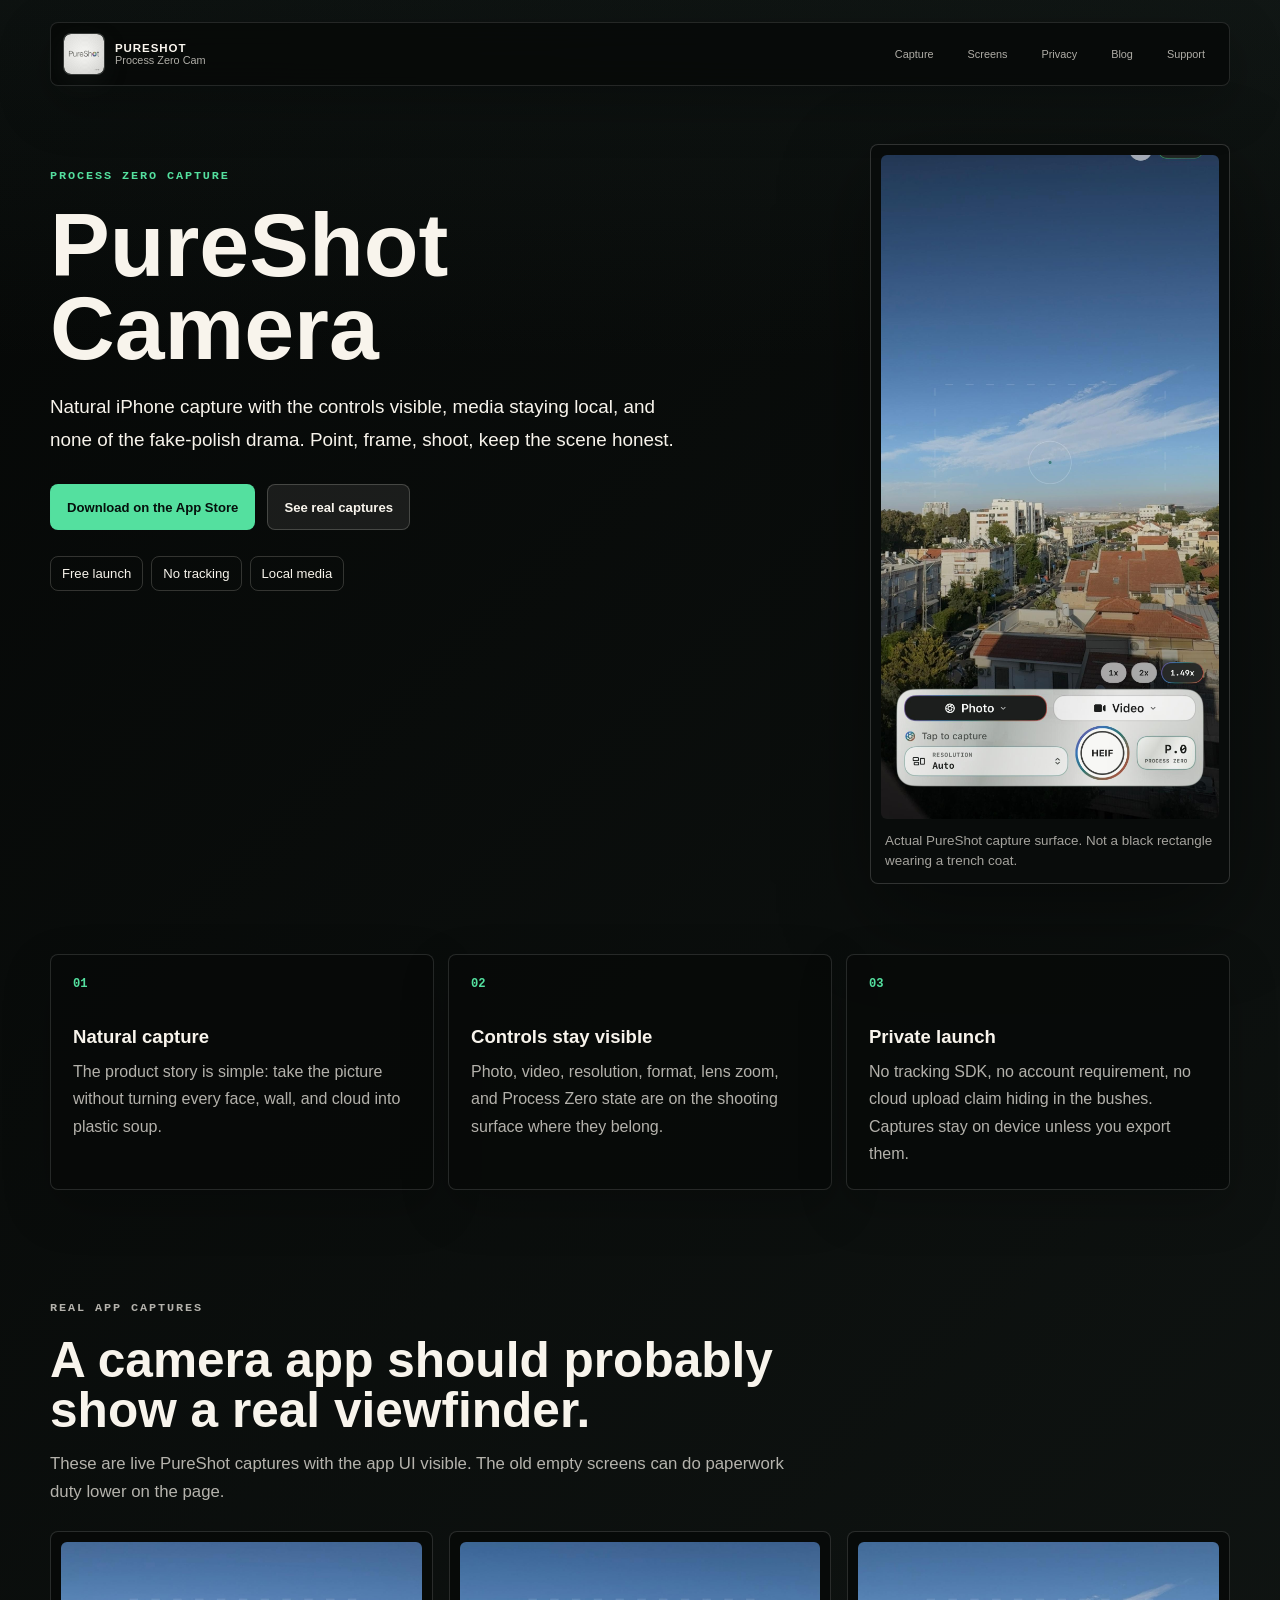
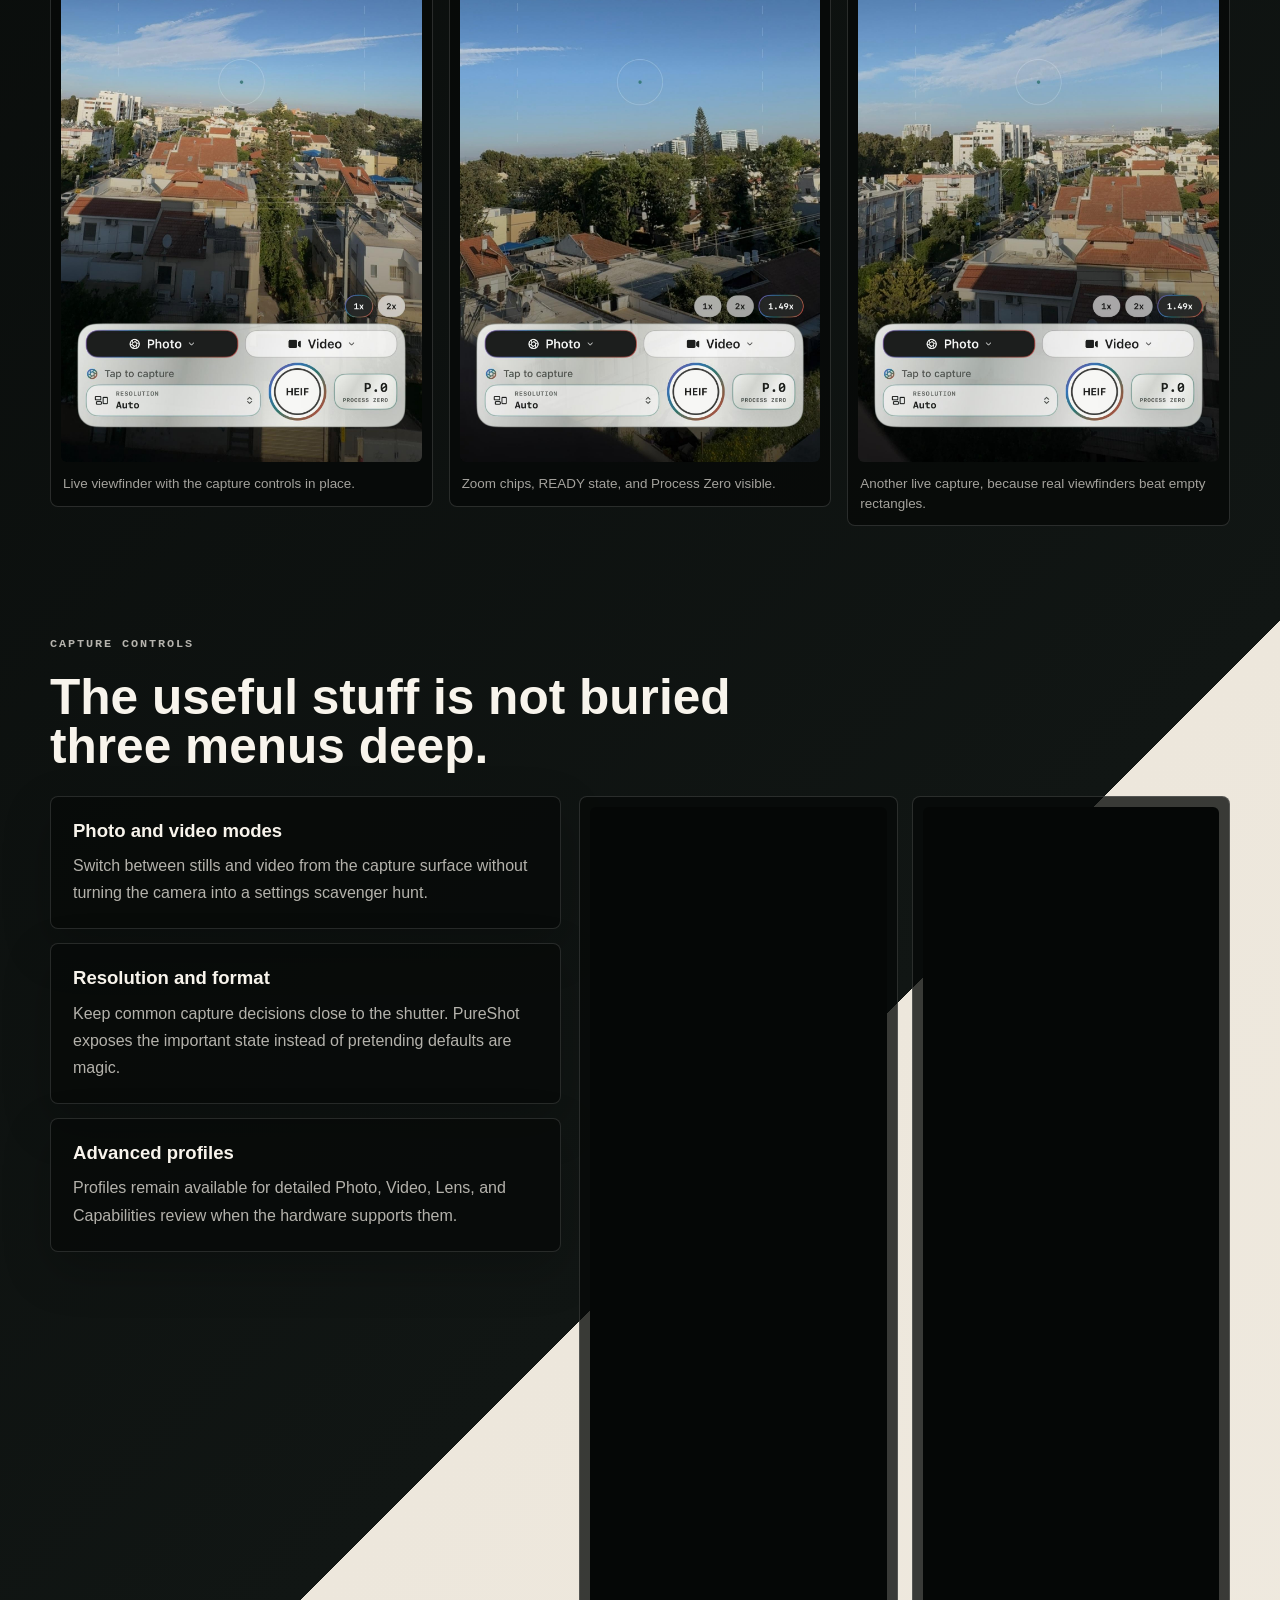
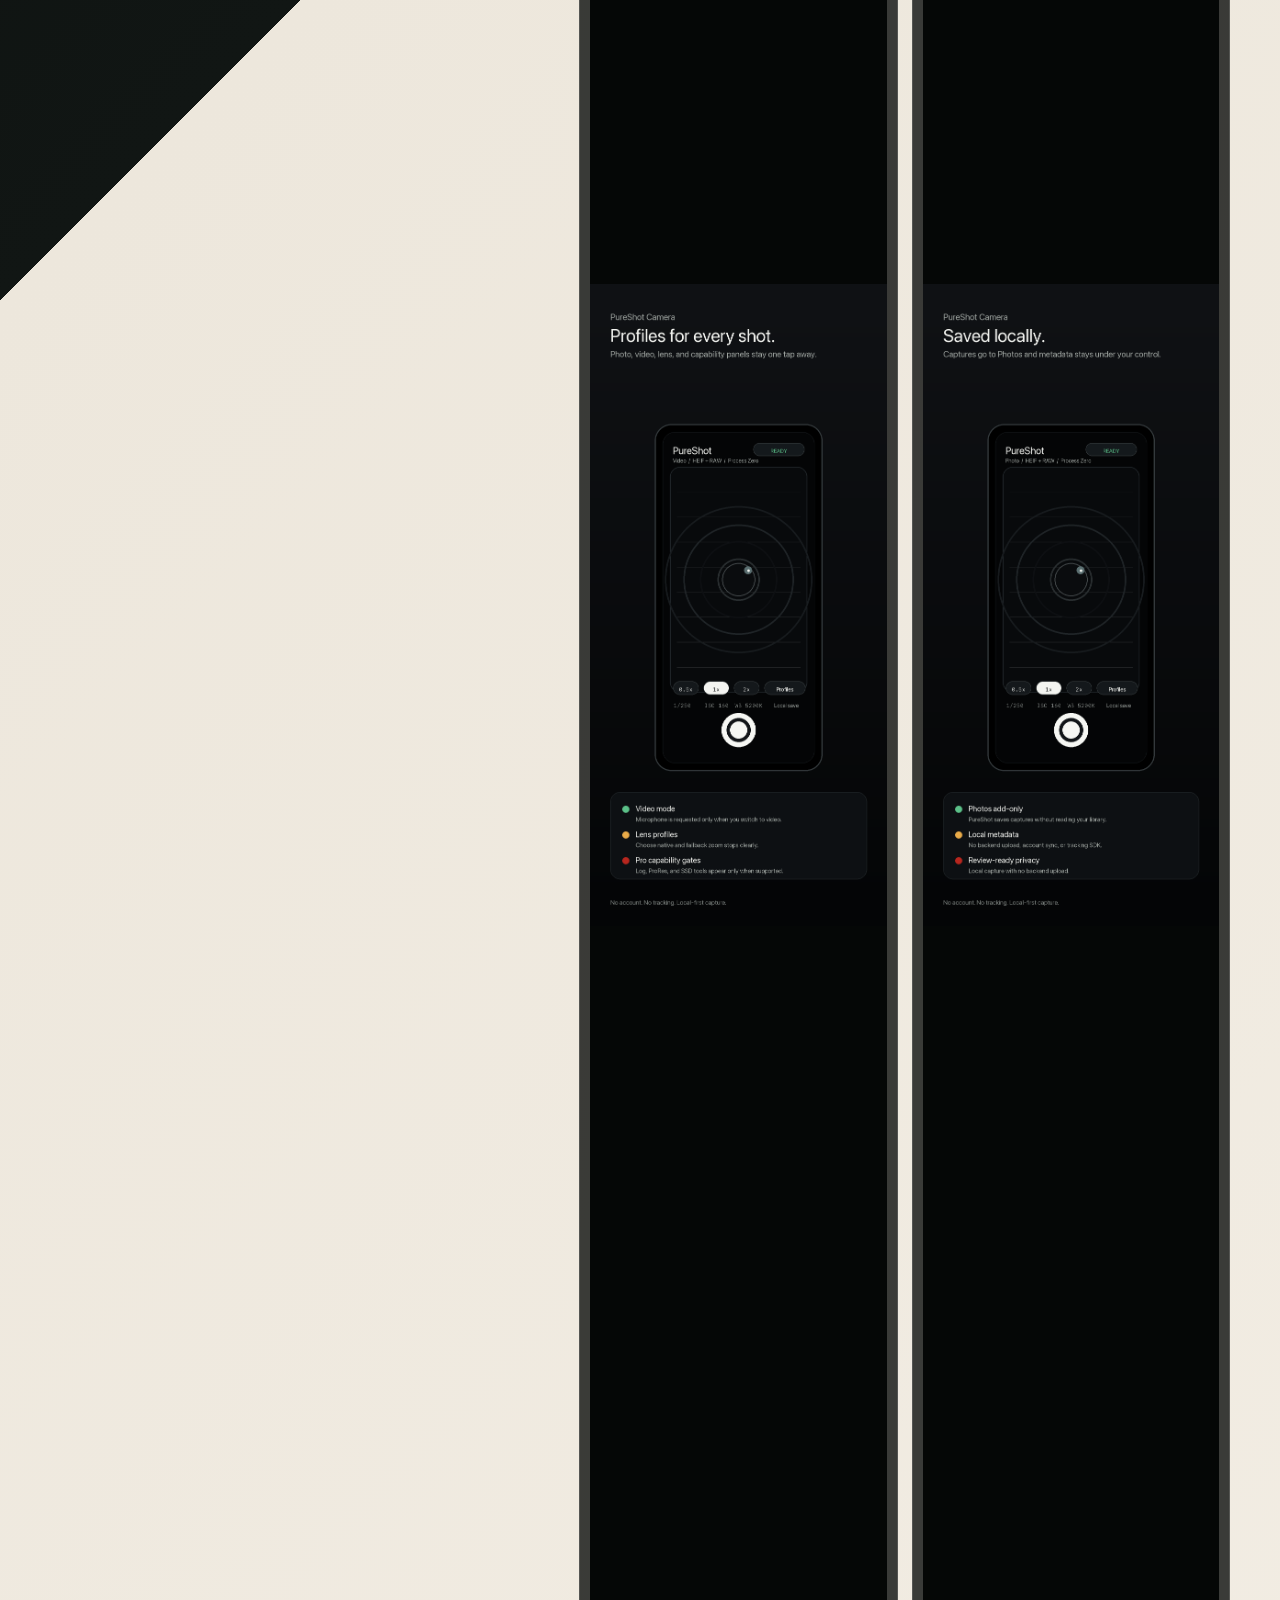
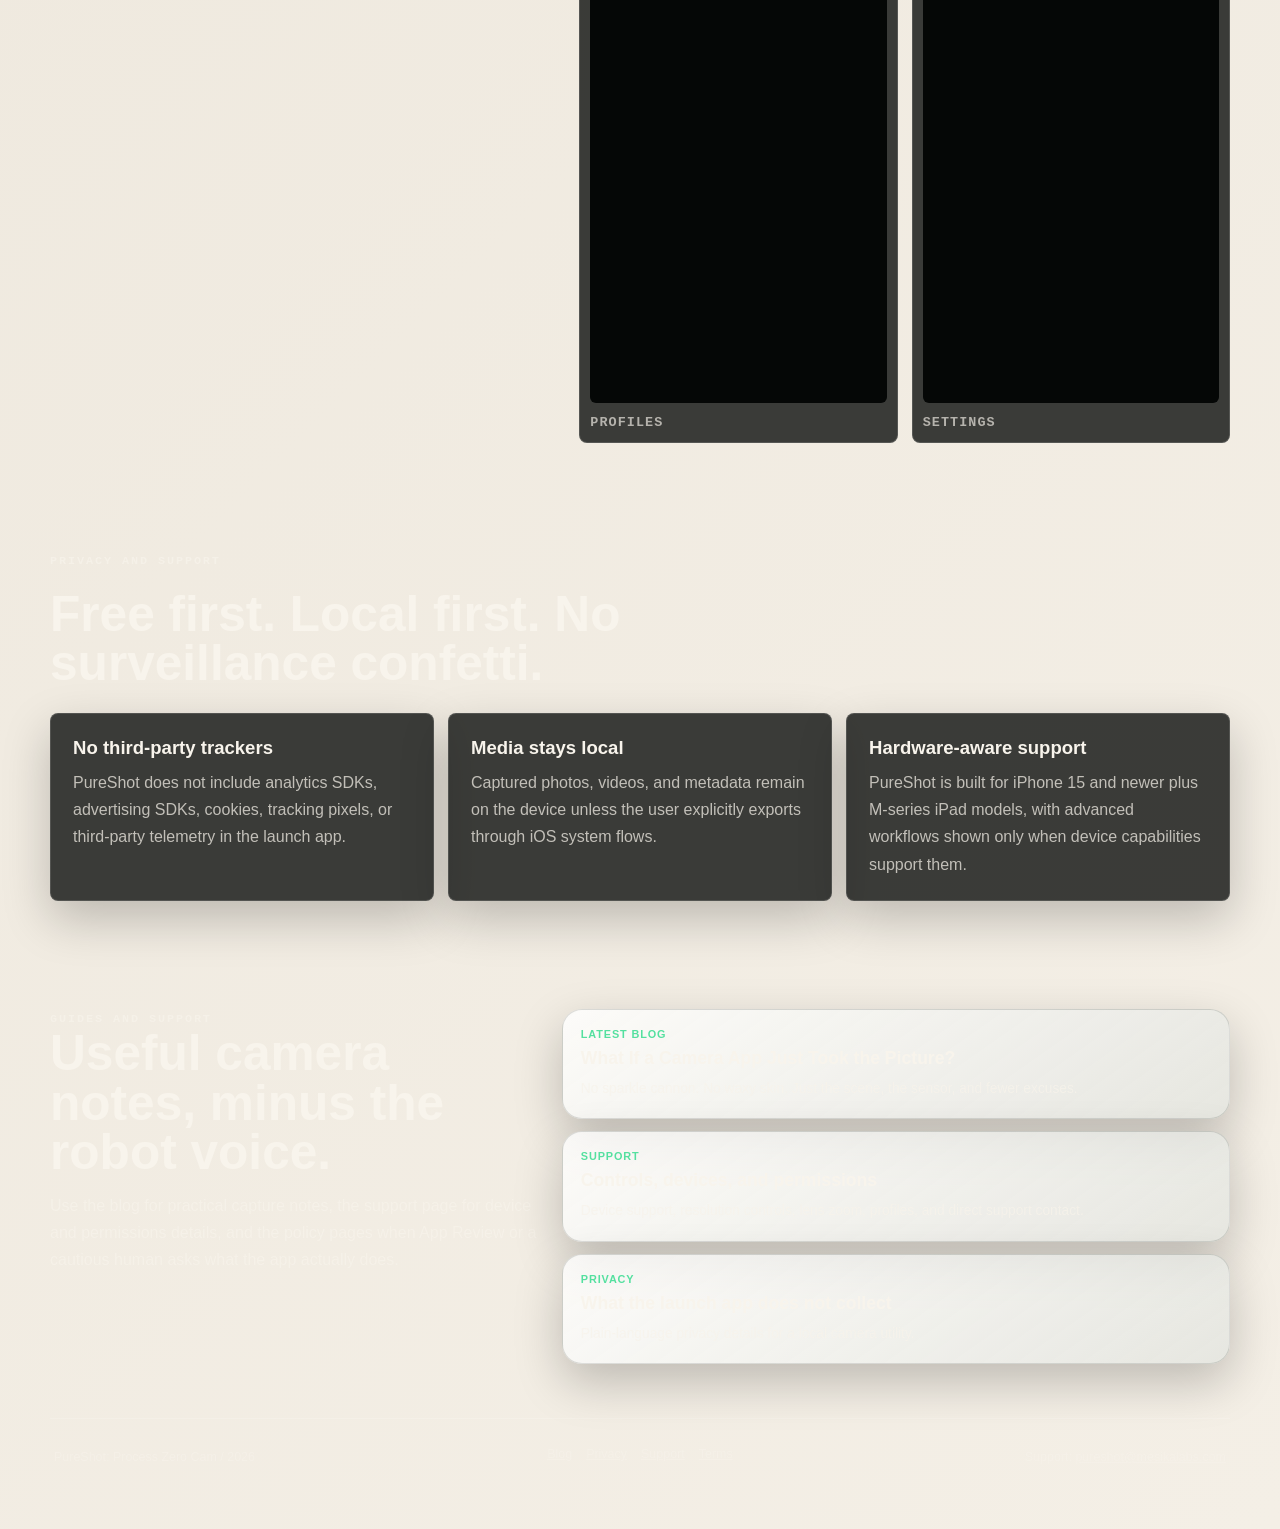
==== commit 9d9ef5ef: "Tighten PureShot capture gallery" ====
--- a/index.html
+++ b/index.html
@@ -95,8 +95,8 @@
           <figcaption>Zoom chips, READY state, and Process Zero visible.</figcaption>
         </figure>
         <figure class="gallery-card">
-          <img src="assets/screenshots/app-store-main.png" alt="PureShot App Store capture surface screenshot" width="1290" height="2796" loading="lazy">
-          <figcaption>App Store proof remains inspectable, just not the opening act.</figcaption>
+          <img src="assets/captures/pureshot-hero-city.jpeg" alt="PureShot Camera viewfinder over a city and cloud line" width="1290" height="2796" loading="lazy">
+          <figcaption>Another live capture, because real viewfinders beat empty rectangles.</figcaption>
         </figure>
       </div>
     </section>
--- a/assets/site.css
+++ b/assets/site.css
@@ -287,7 +287,7 @@
 
 .gallery-grid {
   display: grid;
-  grid-template-columns: minmax(0, 1.05fr) repeat(2, minmax(0, 0.78fr));
+  grid-template-columns: repeat(3, minmax(0, 1fr));
   gap: 16px;
   align-items: start;
 }
@@ -303,13 +303,14 @@
 }
 
 .gallery-card img {
-  aspect-ratio: 1290 / 2796;
+  height: 520px;
+  aspect-ratio: auto;
   object-fit: cover;
-  object-position: top center;
+  object-position: center bottom;
 }
 
 .gallery-large {
-  max-width: 430px;
+  max-width: none;
 }
 
 .gallery-card figcaption {
@@ -431,6 +432,10 @@
 
   .gallery-large {
     max-width: none;
+  }
+
+  .gallery-card img {
+    height: 500px;
   }
 }
 
@@ -1451,4 +1456,8 @@
     height: 650px;
     min-height: 0;
   }
-}
+
+  body.home .gallery-card img {
+    height: 420px;
+  }
+}
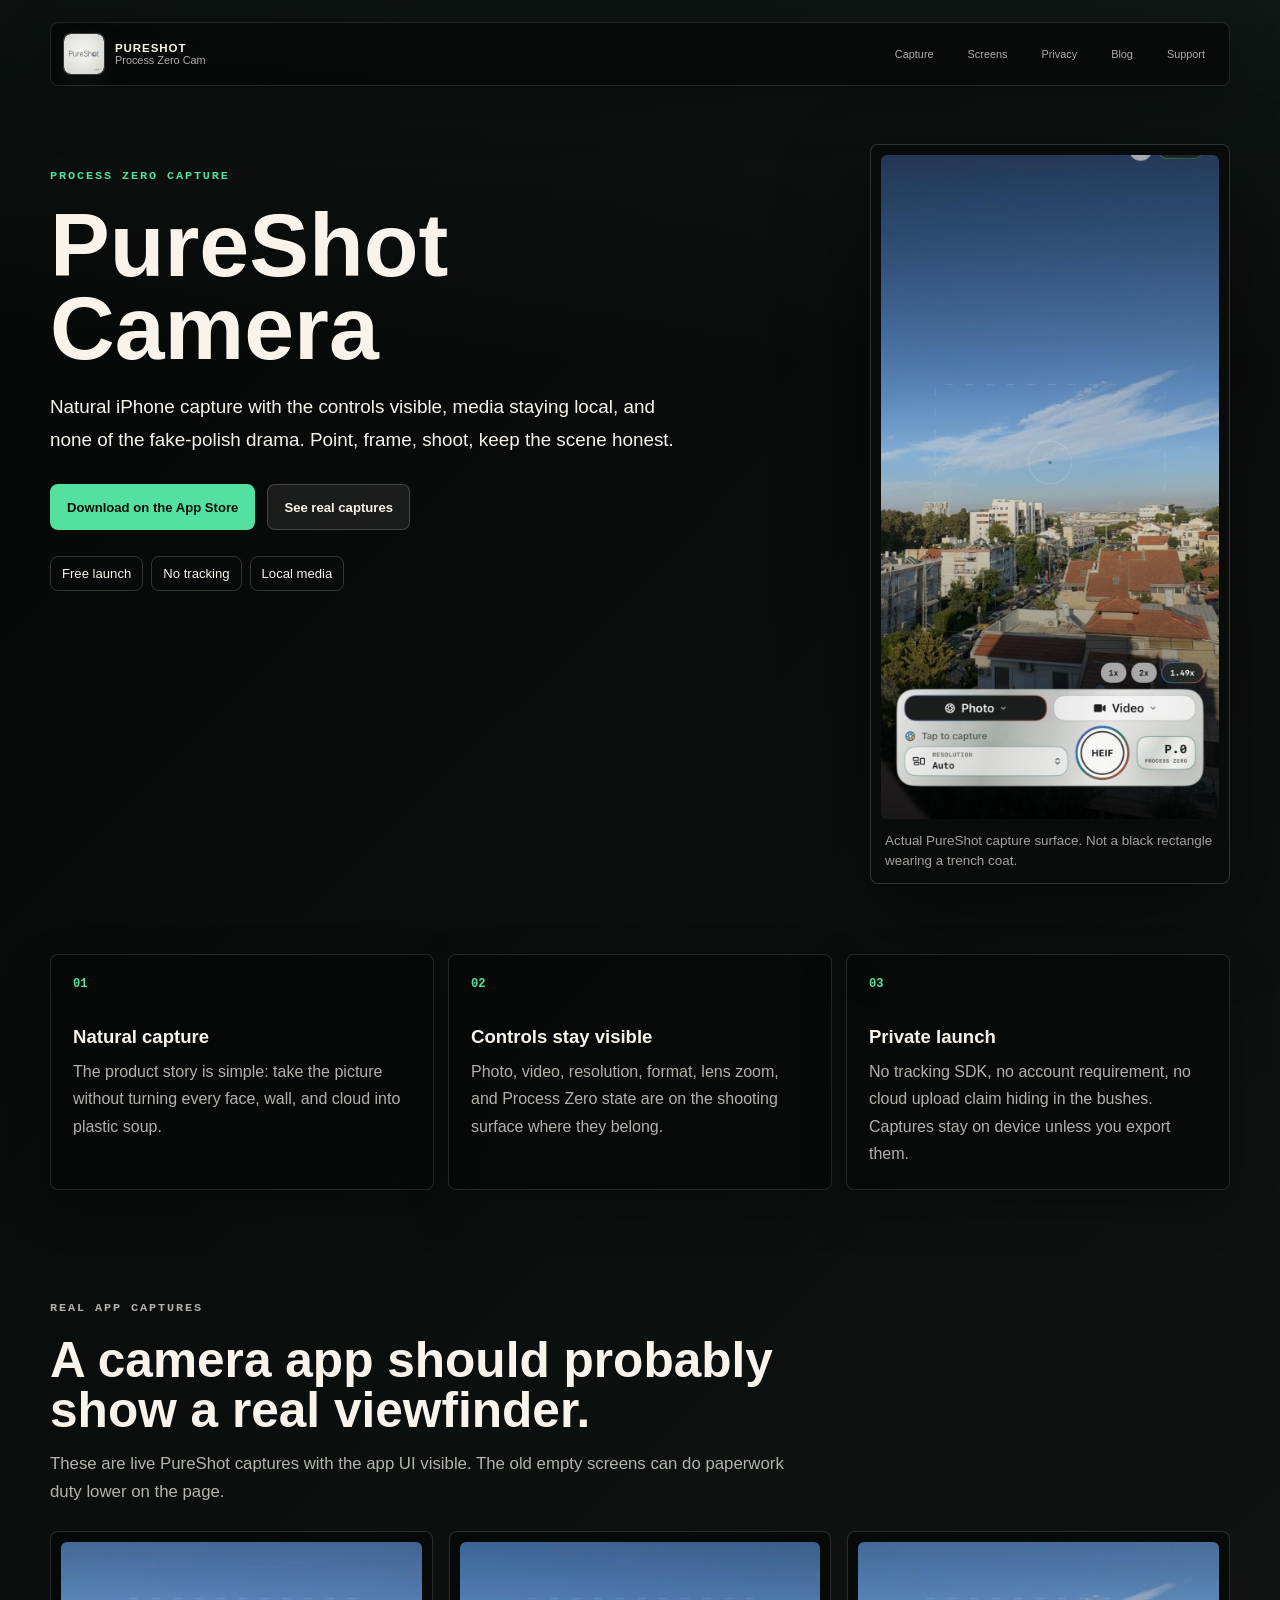
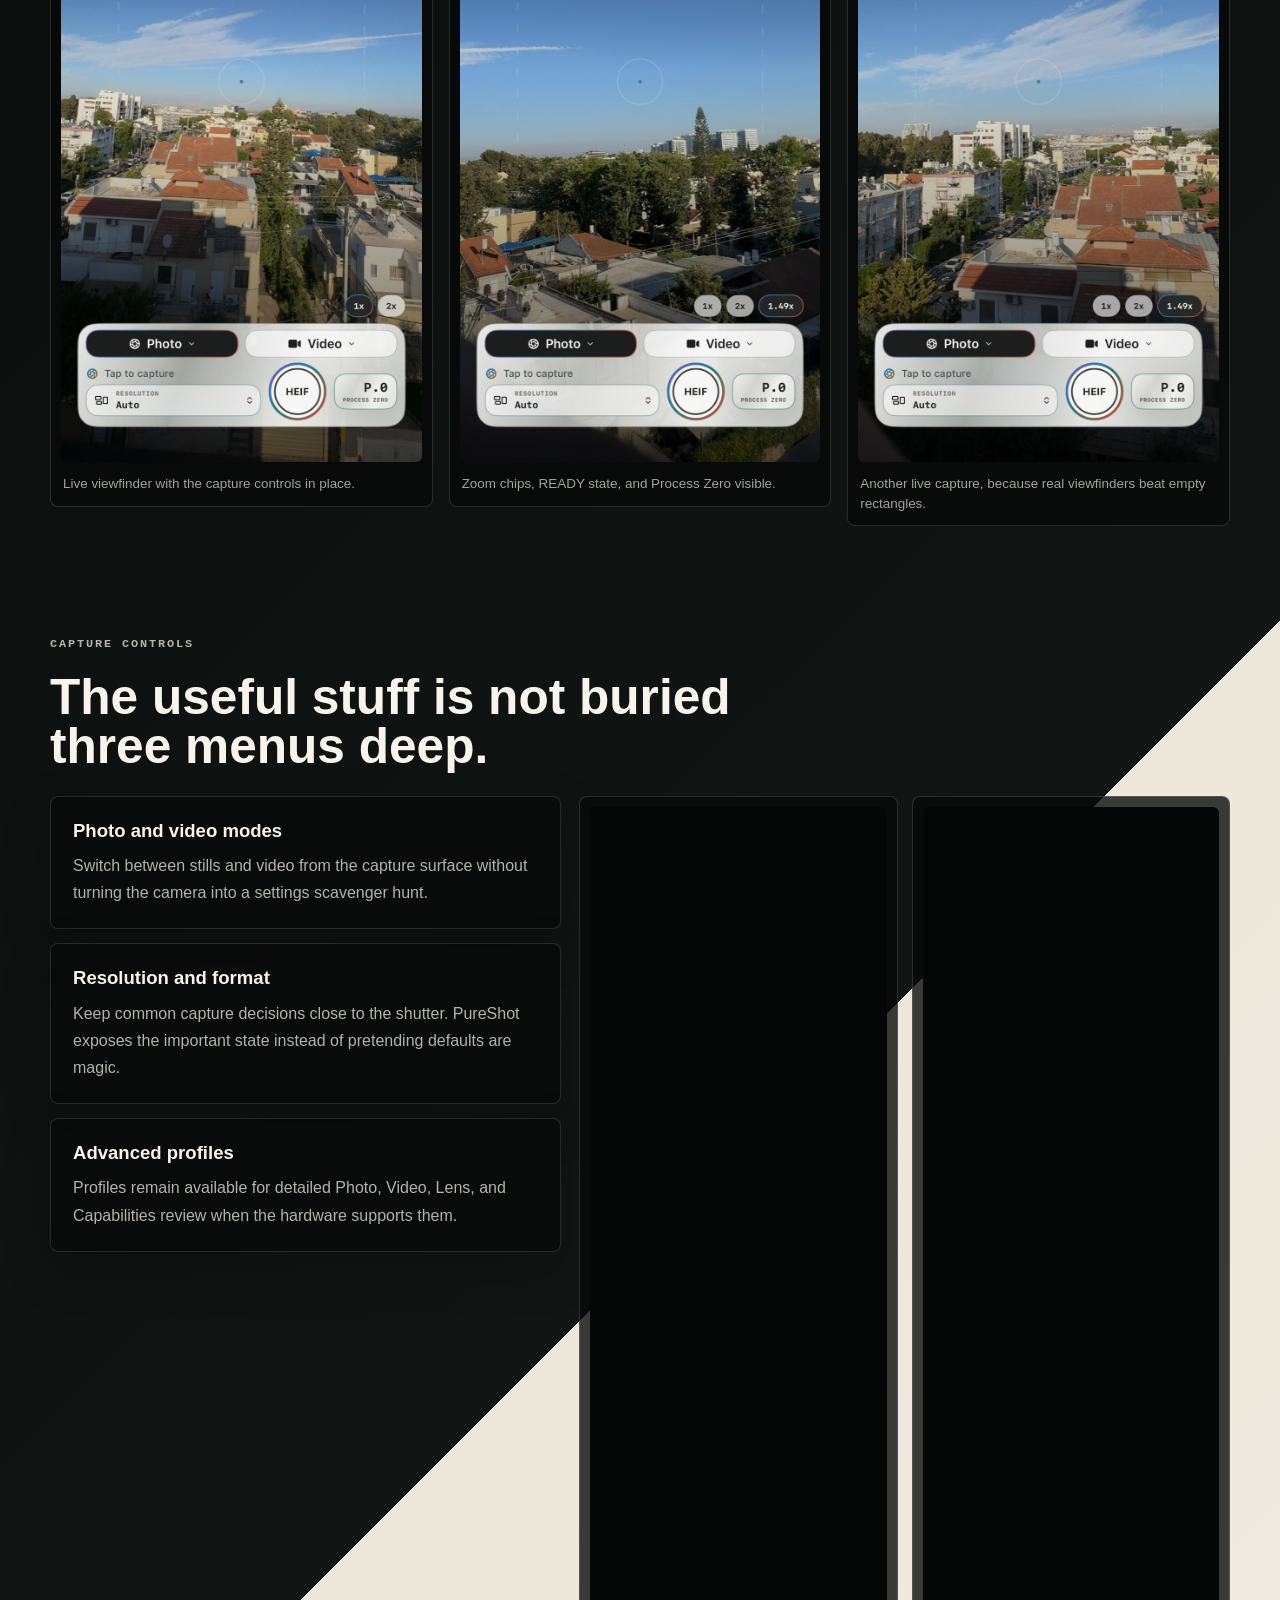
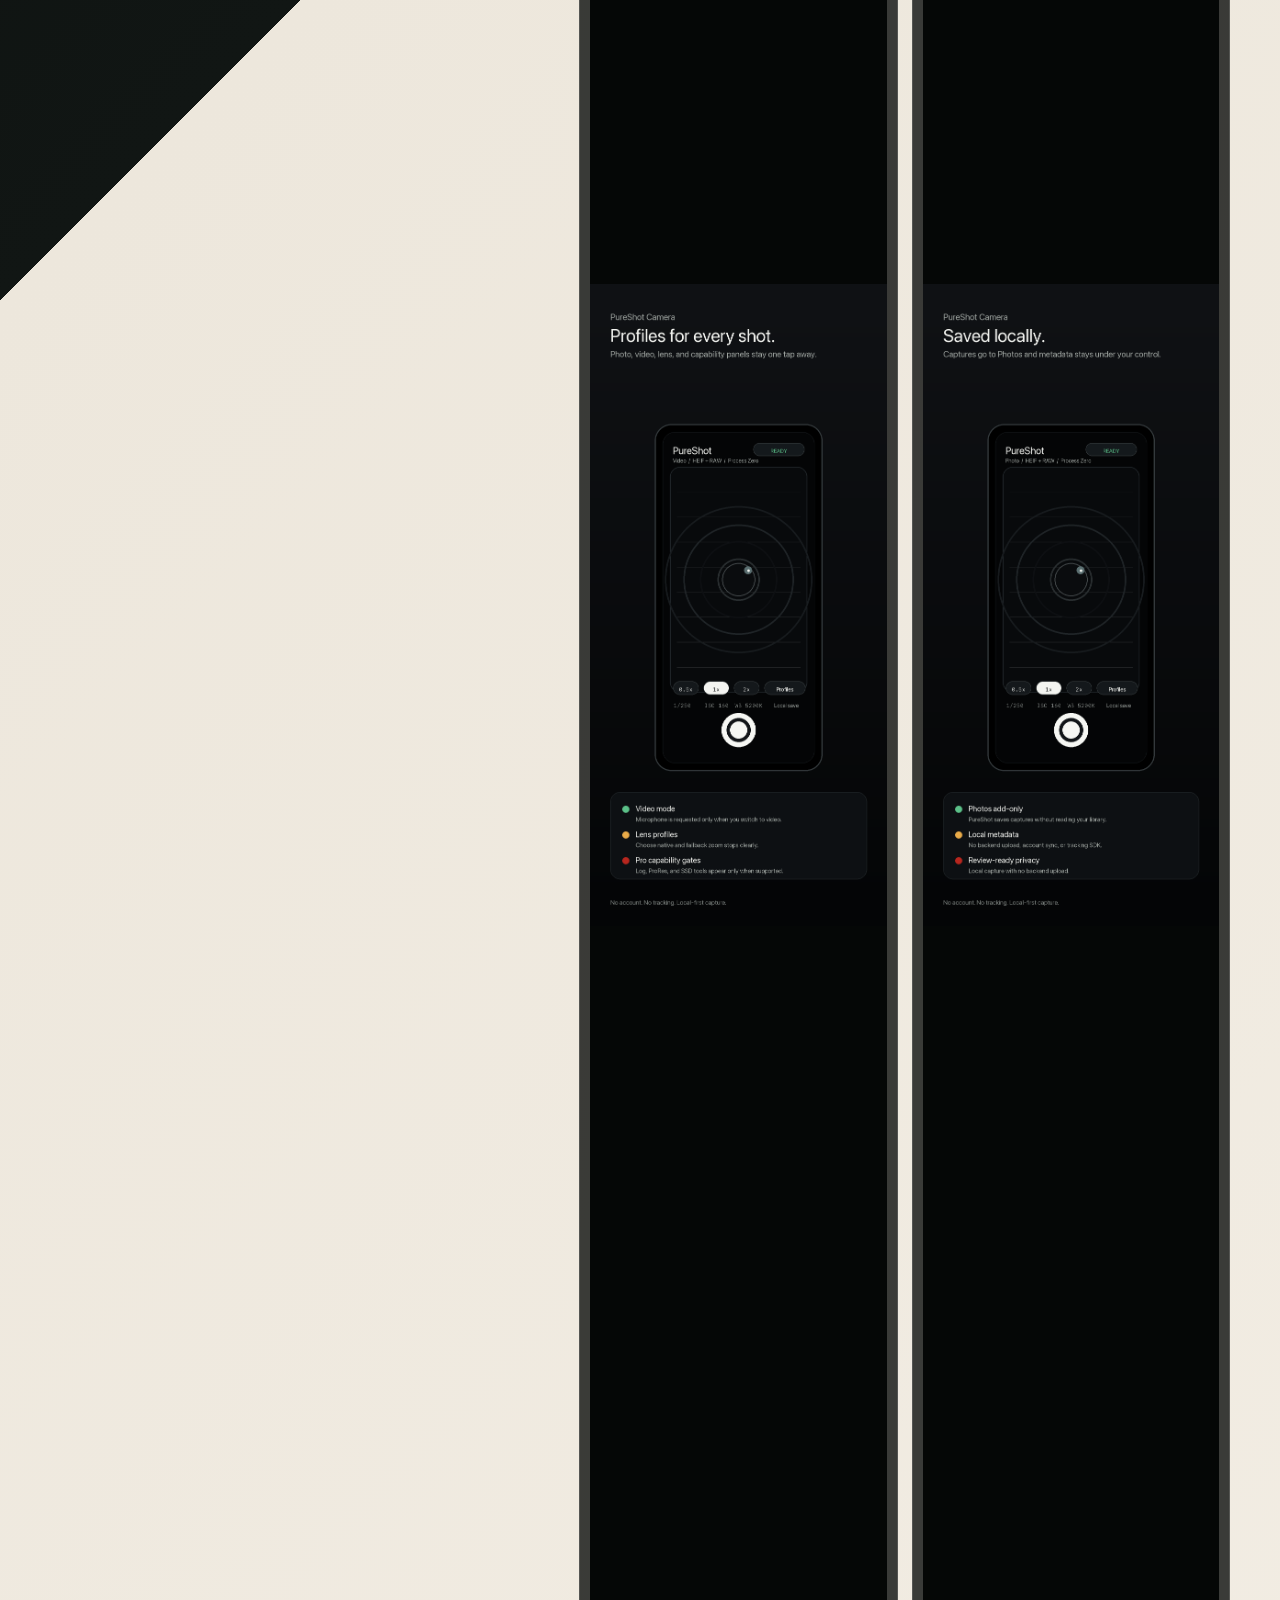
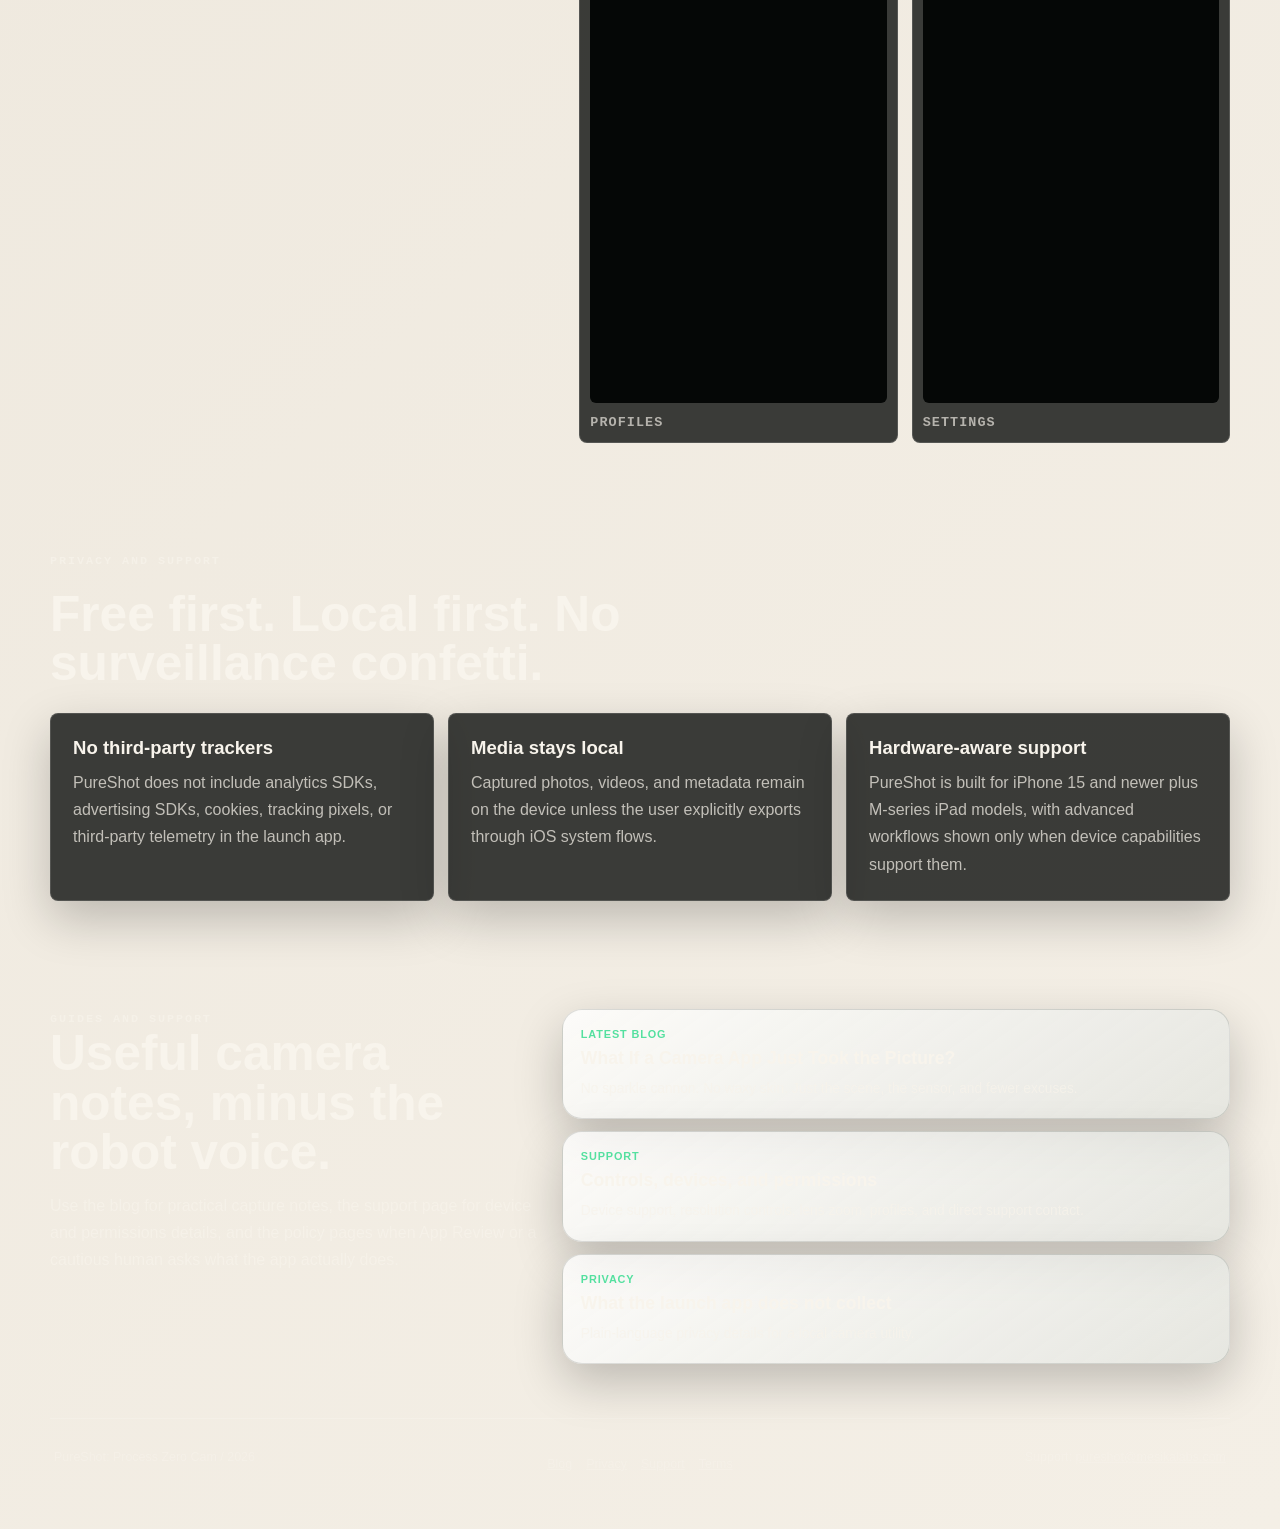
==== commit 1a495b95: "Optimize PureShot site media delivery" ====
--- a/index.html
+++ b/index.html
@@ -13,8 +13,8 @@
   <meta property="og:image:alt" content="PureShot Camera live capture interface over a real city view">
   <meta name="twitter:card" content="summary_large_image">
   <link rel="canonical" href="https://pureshot.mesikalabs.com/">
-  <link rel="icon" href="assets/pureshot-app-icon.png" type="image/png">
-  <link rel="apple-touch-icon" href="assets/pureshot-app-icon.png">
+  <link rel="icon" href="assets/pureshot-app-icon-192.png?v=20260531perf" type="image/png">
+  <link rel="apple-touch-icon" href="assets/pureshot-app-icon-192.png?v=20260531perf">
   <link rel="stylesheet" href="assets/site.css?v=20260531e">
 </head>
 <body class="home">
@@ -22,7 +22,7 @@
     <nav class="site-nav" aria-label="Primary navigation">
       <a class="brand-mark" href="./" aria-label="PureShot home">
         <span class="brand-dot" aria-hidden="true">
-          <img src="assets/pureshot-app-icon.png" alt="">
+          <img src="assets/pureshot-app-icon-192.png?v=20260531perf" alt="">
         </span>
         <span class="brand-copy">
           <strong>PureShot</strong>
@@ -55,7 +55,7 @@
       </div>
 
       <figure class="live-phone hero-phone">
-        <img src="assets/captures/pureshot-hero-city.jpeg" alt="PureShot Camera live capture interface over a city and sky view" width="1290" height="2796" fetchpriority="high">
+        <img src="assets/captures/pureshot-hero-city-web.jpeg?v=20260531perf" alt="PureShot Camera live capture interface over a city and sky view" width="830" height="1800" fetchpriority="high">
         <figcaption>Actual PureShot capture surface. Not a black rectangle wearing a trench coat.</figcaption>
       </figure>
     </section>
@@ -87,15 +87,15 @@
 
       <div class="gallery-grid">
         <figure class="gallery-card gallery-large">
-          <img src="assets/captures/pureshot-rooftops.jpeg" alt="PureShot Camera viewfinder over rooftops and a city street" width="1290" height="2796" loading="lazy">
+          <img src="assets/captures/pureshot-rooftops-web.jpeg?v=20260531perf" alt="PureShot Camera viewfinder over rooftops and a city street" width="830" height="1800" loading="lazy" decoding="async">
           <figcaption>Live viewfinder with the capture controls in place.</figcaption>
         </figure>
         <figure class="gallery-card">
-          <img src="assets/captures/pureshot-skyline.jpeg" alt="PureShot Camera viewfinder over a skyline and blue sky" width="1290" height="2796" loading="lazy">
+          <img src="assets/captures/pureshot-skyline-web.jpeg?v=20260531perf" alt="PureShot Camera viewfinder over a skyline and blue sky" width="830" height="1800" loading="lazy" decoding="async">
           <figcaption>Zoom chips, READY state, and Process Zero visible.</figcaption>
         </figure>
         <figure class="gallery-card">
-          <img src="assets/captures/pureshot-hero-city.jpeg" alt="PureShot Camera viewfinder over a city and cloud line" width="1290" height="2796" loading="lazy">
+          <img src="assets/captures/pureshot-hero-city-web.jpeg?v=20260531perf" alt="PureShot Camera viewfinder over a city and cloud line" width="830" height="1800" loading="lazy" decoding="async">
           <figcaption>Another live capture, because real viewfinders beat empty rectangles.</figcaption>
         </figure>
       </div>
--- a/assets/site.css
+++ b/assets/site.css
@@ -1171,7 +1171,15 @@
 
 .footer-links {
   display: flex;
-  gap: 14px;
+  flex-wrap: wrap;
+  gap: 10px 14px;
+}
+
+.footer-links a {
+  display: inline-flex;
+  min-height: 30px;
+  align-items: center;
+  padding-block: 4px;
 }
 
 .legal-page {
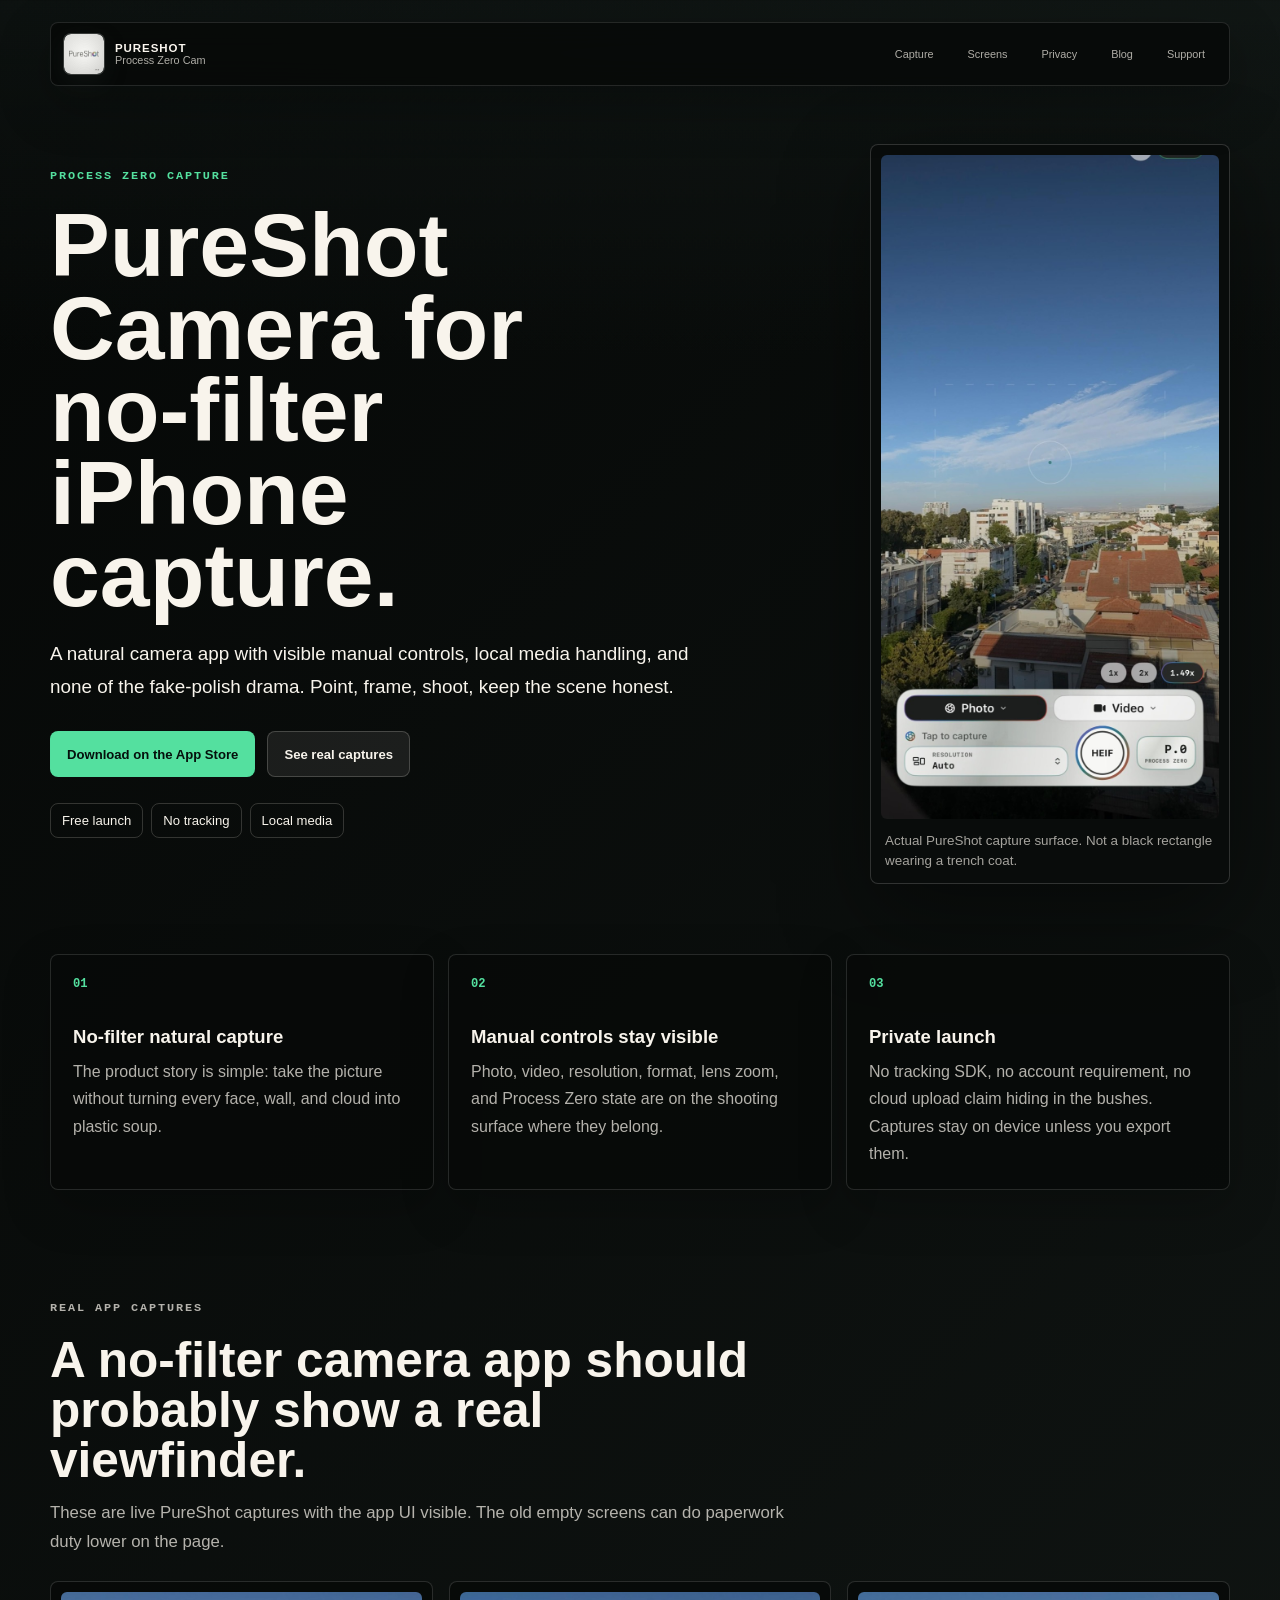
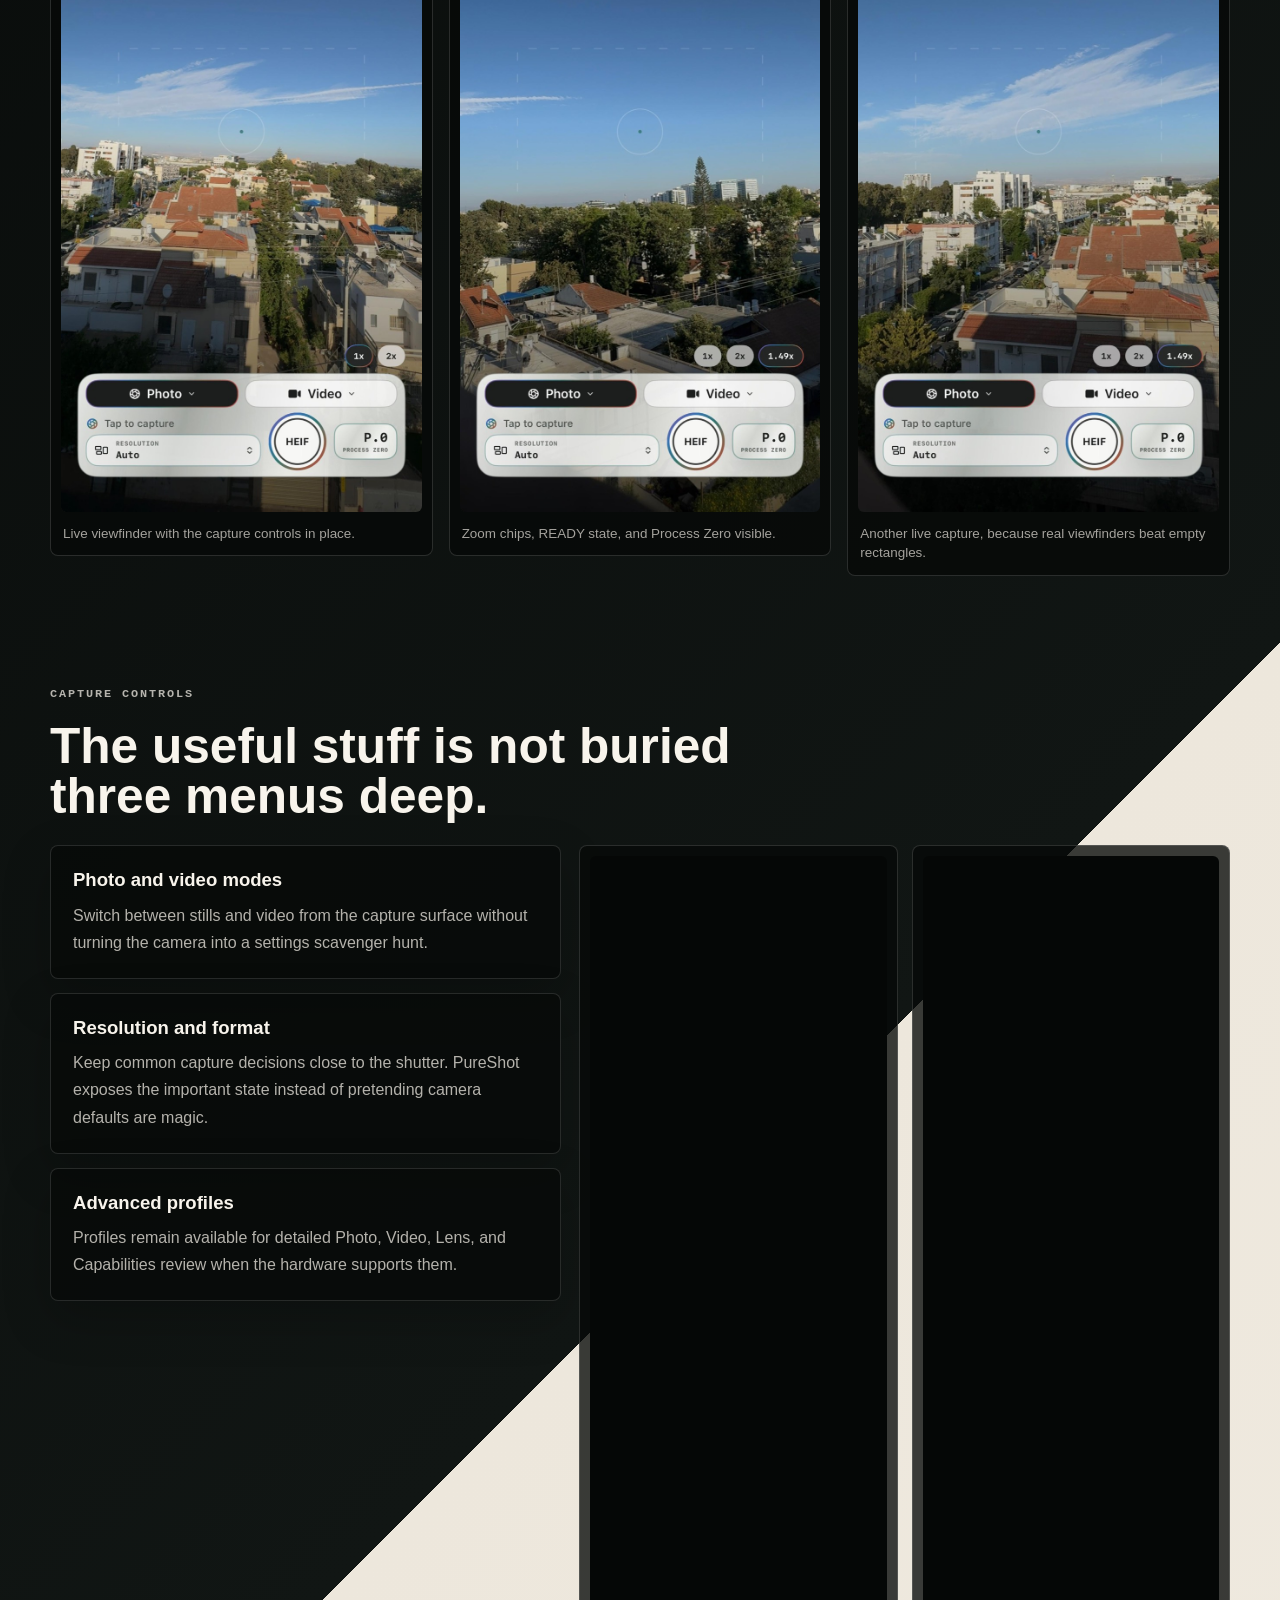
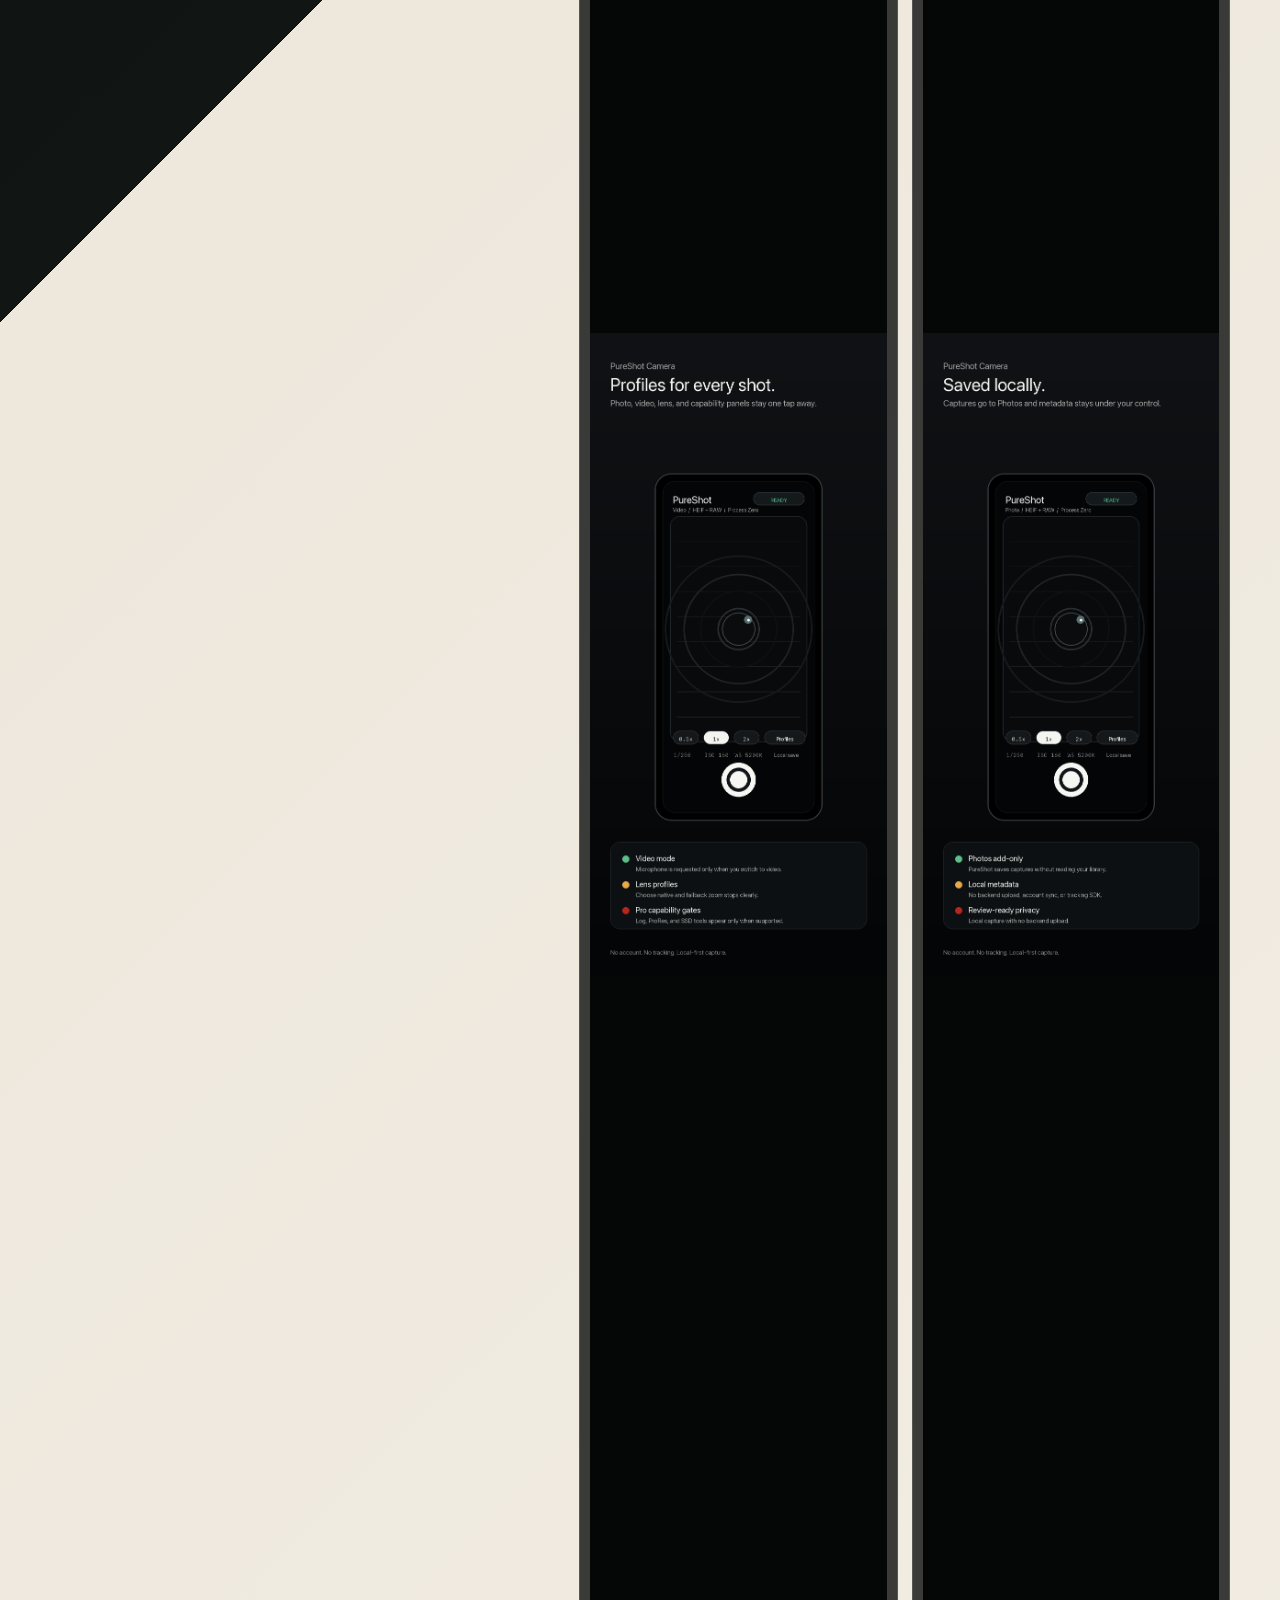
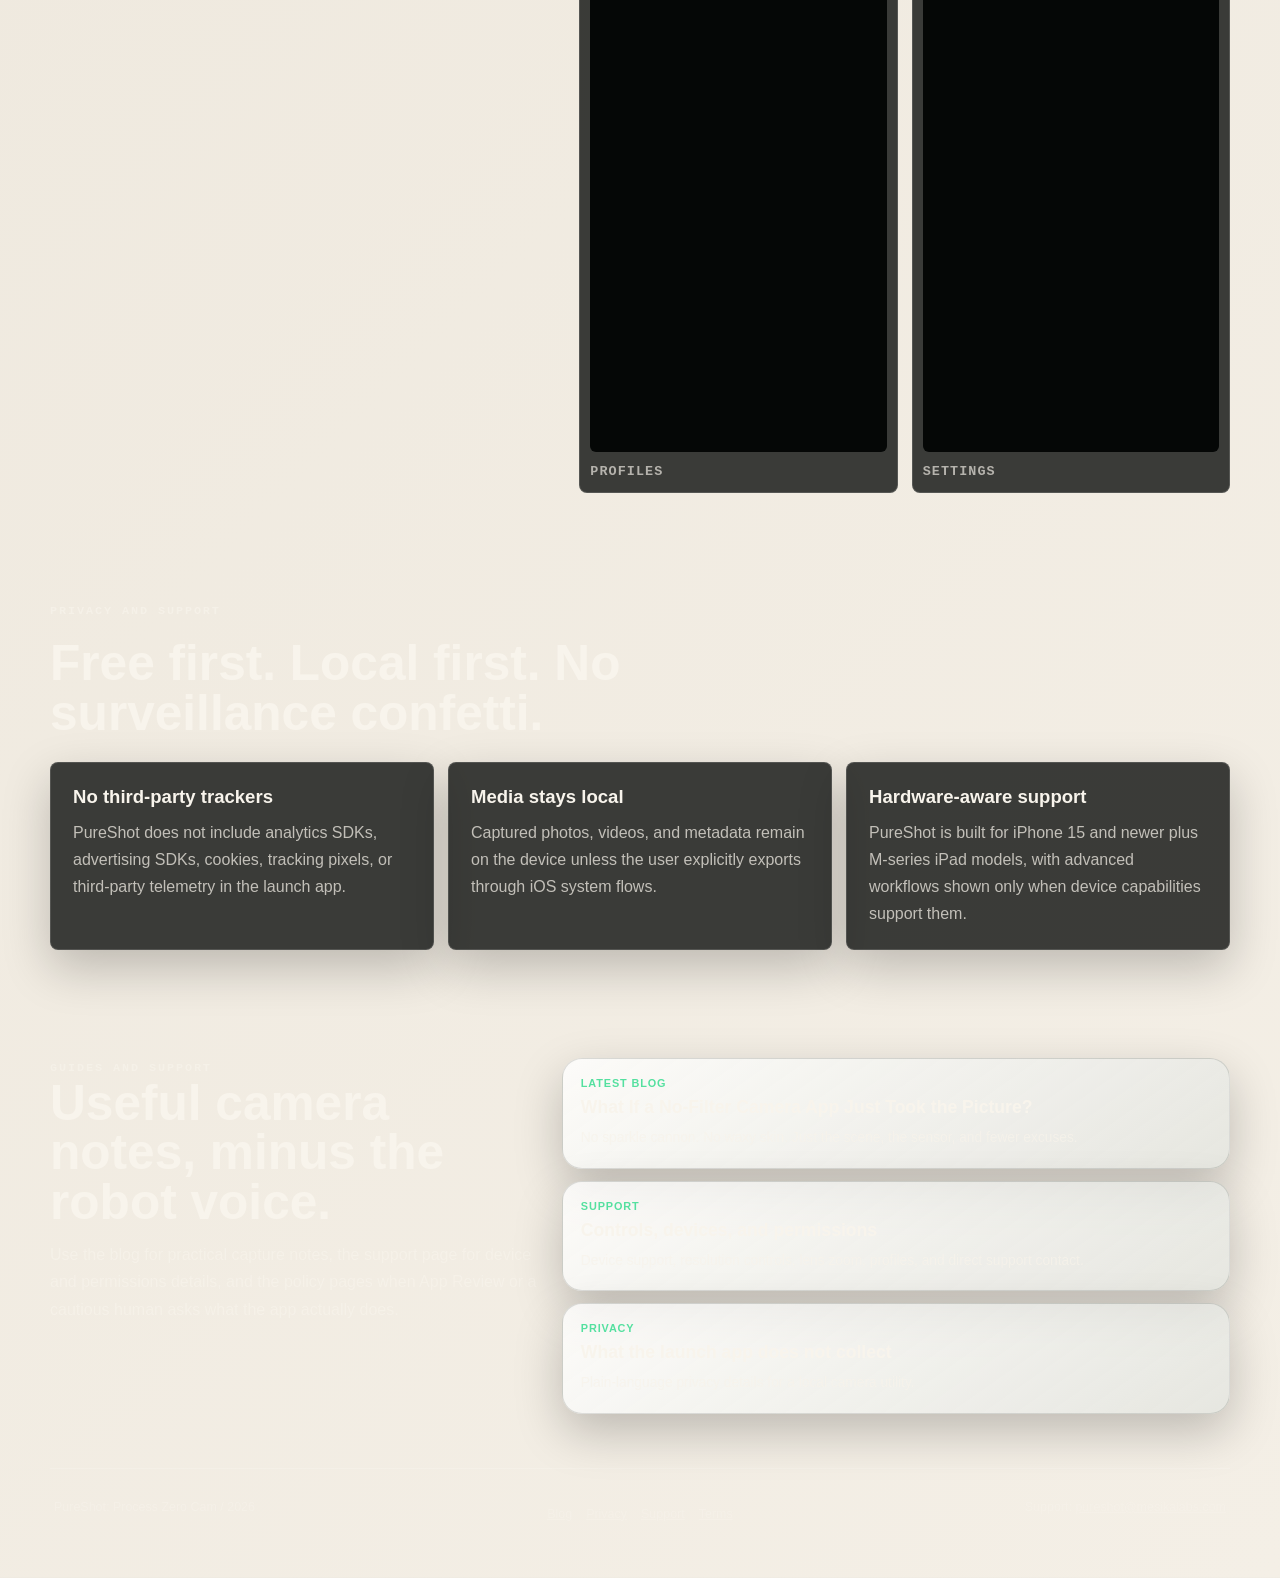
==== commit 44ad010b: "Optimize PureShot camera search metadata" ====
--- a/index.html
+++ b/index.html
@@ -3,10 +3,10 @@
 <head>
   <meta charset="utf-8">
   <meta name="viewport" content="width=device-width, initial-scale=1">
-  <title>PureShot Camera - Process Zero No Filter iPhone Capture</title>
-  <meta name="description" content="PureShot Camera is a free Process Zero iPhone camera app for natural capture, direct controls, local media handling, and no tracking in the launch app.">
-  <meta property="og:title" content="PureShot Camera - Process Zero No Filter iPhone Capture">
-  <meta property="og:description" content="Natural iPhone capture with visible controls, local media handling, and no tracking in the launch app.">
+  <title>PureShot No Filter Camera App for iPhone - Natural Capture</title>
+  <meta name="description" content="PureShot is a no-filter iPhone camera app for natural capture, visible manual controls, local media handling, and no tracking in the launch app.">
+  <meta property="og:title" content="PureShot No Filter Camera App for iPhone - Natural Capture">
+  <meta property="og:description" content="Natural no-filter iPhone capture with visible manual controls, local media handling, and no tracking in the launch app.">
   <meta property="og:type" content="website">
   <meta property="og:url" content="https://pureshot.mesikalabs.com/">
   <meta property="og:image" content="https://pureshot.mesikalabs.com/assets/captures/pureshot-hero-city.jpeg">
@@ -15,6 +15,24 @@
   <link rel="canonical" href="https://pureshot.mesikalabs.com/">
   <link rel="icon" href="assets/pureshot-app-icon-192.png?v=20260531perf" type="image/png">
   <link rel="apple-touch-icon" href="assets/pureshot-app-icon-192.png?v=20260531perf">
+  <script type="application/ld+json">
+  {
+    "@context": "https://schema.org",
+    "@type": "SoftwareApplication",
+    "name": "PureShot",
+    "alternateName": "PureShot Camera",
+    "url": "https://pureshot.mesikalabs.com/",
+    "downloadUrl": "https://apps.apple.com/us/app/pureshot-camera/id6763113536",
+    "operatingSystem": "iOS",
+    "applicationCategory": "PhotographyApplication",
+    "description": "PureShot is a no-filter iPhone camera app for natural capture, visible manual controls, local media handling, and no tracking in the launch app.",
+    "publisher": {
+      "@type": "Organization",
+      "name": "MesikaLabs",
+      "url": "https://mesikalabs.com/"
+    }
+  }
+  </script>
   <link rel="stylesheet" href="assets/site.css?v=20260531e">
 </head>
 <body class="home">
@@ -41,8 +59,8 @@
     <section class="home-hero" aria-labelledby="hero-title">
       <div class="home-hero-copy">
         <p class="home-eyebrow">Process Zero capture</p>
-        <h1 id="hero-title">PureShot Camera</h1>
-        <p class="home-lede">Natural iPhone capture with the controls visible, media staying local, and none of the fake-polish drama. Point, frame, shoot, keep the scene honest.</p>
+        <h1 id="hero-title">PureShot Camera for no-filter iPhone capture.</h1>
+        <p class="home-lede">A natural camera app with visible manual controls, local media handling, and none of the fake-polish drama. Point, frame, shoot, keep the scene honest.</p>
         <div class="home-actions">
           <a class="button primary" href="https://apps.apple.com/us/app/pureshot-camera/id6763113536">Download on the App Store</a>
           <a class="button secondary" href="#screens">See real captures</a>
@@ -55,7 +73,7 @@
       </div>
 
       <figure class="live-phone hero-phone">
-        <img src="assets/captures/pureshot-hero-city-web.jpeg?v=20260531perf" alt="PureShot Camera live capture interface over a city and sky view" width="830" height="1800" fetchpriority="high">
+        <img src="assets/captures/pureshot-hero-city-web.jpeg?v=20260531perf" alt="PureShot no-filter iPhone camera live viewfinder over a city and sky" width="830" height="1800" fetchpriority="high">
         <figcaption>Actual PureShot capture surface. Not a black rectangle wearing a trench coat.</figcaption>
       </figure>
     </section>
@@ -63,12 +81,12 @@
     <section class="home-proof-grid" aria-label="Product commitments">
       <article>
         <span>01</span>
-        <h2>Natural capture</h2>
+        <h2>No-filter natural capture</h2>
         <p>The product story is simple: take the picture without turning every face, wall, and cloud into plastic soup.</p>
       </article>
       <article>
         <span>02</span>
-        <h2>Controls stay visible</h2>
+        <h2>Manual controls stay visible</h2>
         <p>Photo, video, resolution, format, lens zoom, and Process Zero state are on the shooting surface where they belong.</p>
       </article>
       <article>
@@ -81,21 +99,21 @@
     <section class="capture-gallery" id="screens" aria-labelledby="screens-title">
       <div class="section-heading">
         <p class="home-eyebrow">Real app captures</p>
-        <h2 id="screens-title">A camera app should probably show a real viewfinder.</h2>
+        <h2 id="screens-title">A no-filter camera app should probably show a real viewfinder.</h2>
         <p>These are live PureShot captures with the app UI visible. The old empty screens can do paperwork duty lower on the page.</p>
       </div>
 
       <div class="gallery-grid">
         <figure class="gallery-card gallery-large">
-          <img src="assets/captures/pureshot-rooftops-web.jpeg?v=20260531perf" alt="PureShot Camera viewfinder over rooftops and a city street" width="830" height="1800" loading="lazy" decoding="async">
+          <img src="assets/captures/pureshot-rooftops-web.jpeg?v=20260531perf" alt="PureShot natural iPhone camera viewfinder over rooftops and a city street" width="830" height="1800" loading="lazy" decoding="async">
           <figcaption>Live viewfinder with the capture controls in place.</figcaption>
         </figure>
         <figure class="gallery-card">
-          <img src="assets/captures/pureshot-skyline-web.jpeg?v=20260531perf" alt="PureShot Camera viewfinder over a skyline and blue sky" width="830" height="1800" loading="lazy" decoding="async">
+          <img src="assets/captures/pureshot-skyline-web.jpeg?v=20260531perf" alt="PureShot no-filter iPhone camera viewfinder over a skyline and blue sky" width="830" height="1800" loading="lazy" decoding="async">
           <figcaption>Zoom chips, READY state, and Process Zero visible.</figcaption>
         </figure>
         <figure class="gallery-card">
-          <img src="assets/captures/pureshot-hero-city-web.jpeg?v=20260531perf" alt="PureShot Camera viewfinder over a city and cloud line" width="830" height="1800" loading="lazy" decoding="async">
+          <img src="assets/captures/pureshot-hero-city-web.jpeg?v=20260531perf" alt="PureShot manual camera controls over a city and cloud line" width="830" height="1800" loading="lazy" decoding="async">
           <figcaption>Another live capture, because real viewfinders beat empty rectangles.</figcaption>
         </figure>
       </div>
@@ -114,7 +132,7 @@
           </article>
           <article>
             <h3>Resolution and format</h3>
-            <p>Keep common capture decisions close to the shutter. PureShot exposes the important state instead of pretending defaults are magic.</p>
+            <p>Keep common capture decisions close to the shutter. PureShot exposes the important state instead of pretending camera defaults are magic.</p>
           </article>
           <article>
             <h3>Advanced profiles</h3>
@@ -164,7 +182,7 @@
       <div class="resource-list">
         <a class="resource-card" href="blog/no-filter-camera/">
           <span>Latest blog</span>
-          <strong>What If a Camera App Just Took the Picture?</strong>
+          <strong>What If a No-Filter Camera App Just Took the Picture?</strong>
           <p>No sparkle cannon. No waxy skin. Just the scene, the sensor, and fewer excuses.</p>
         </a>
         <a class="resource-card" href="support/">
